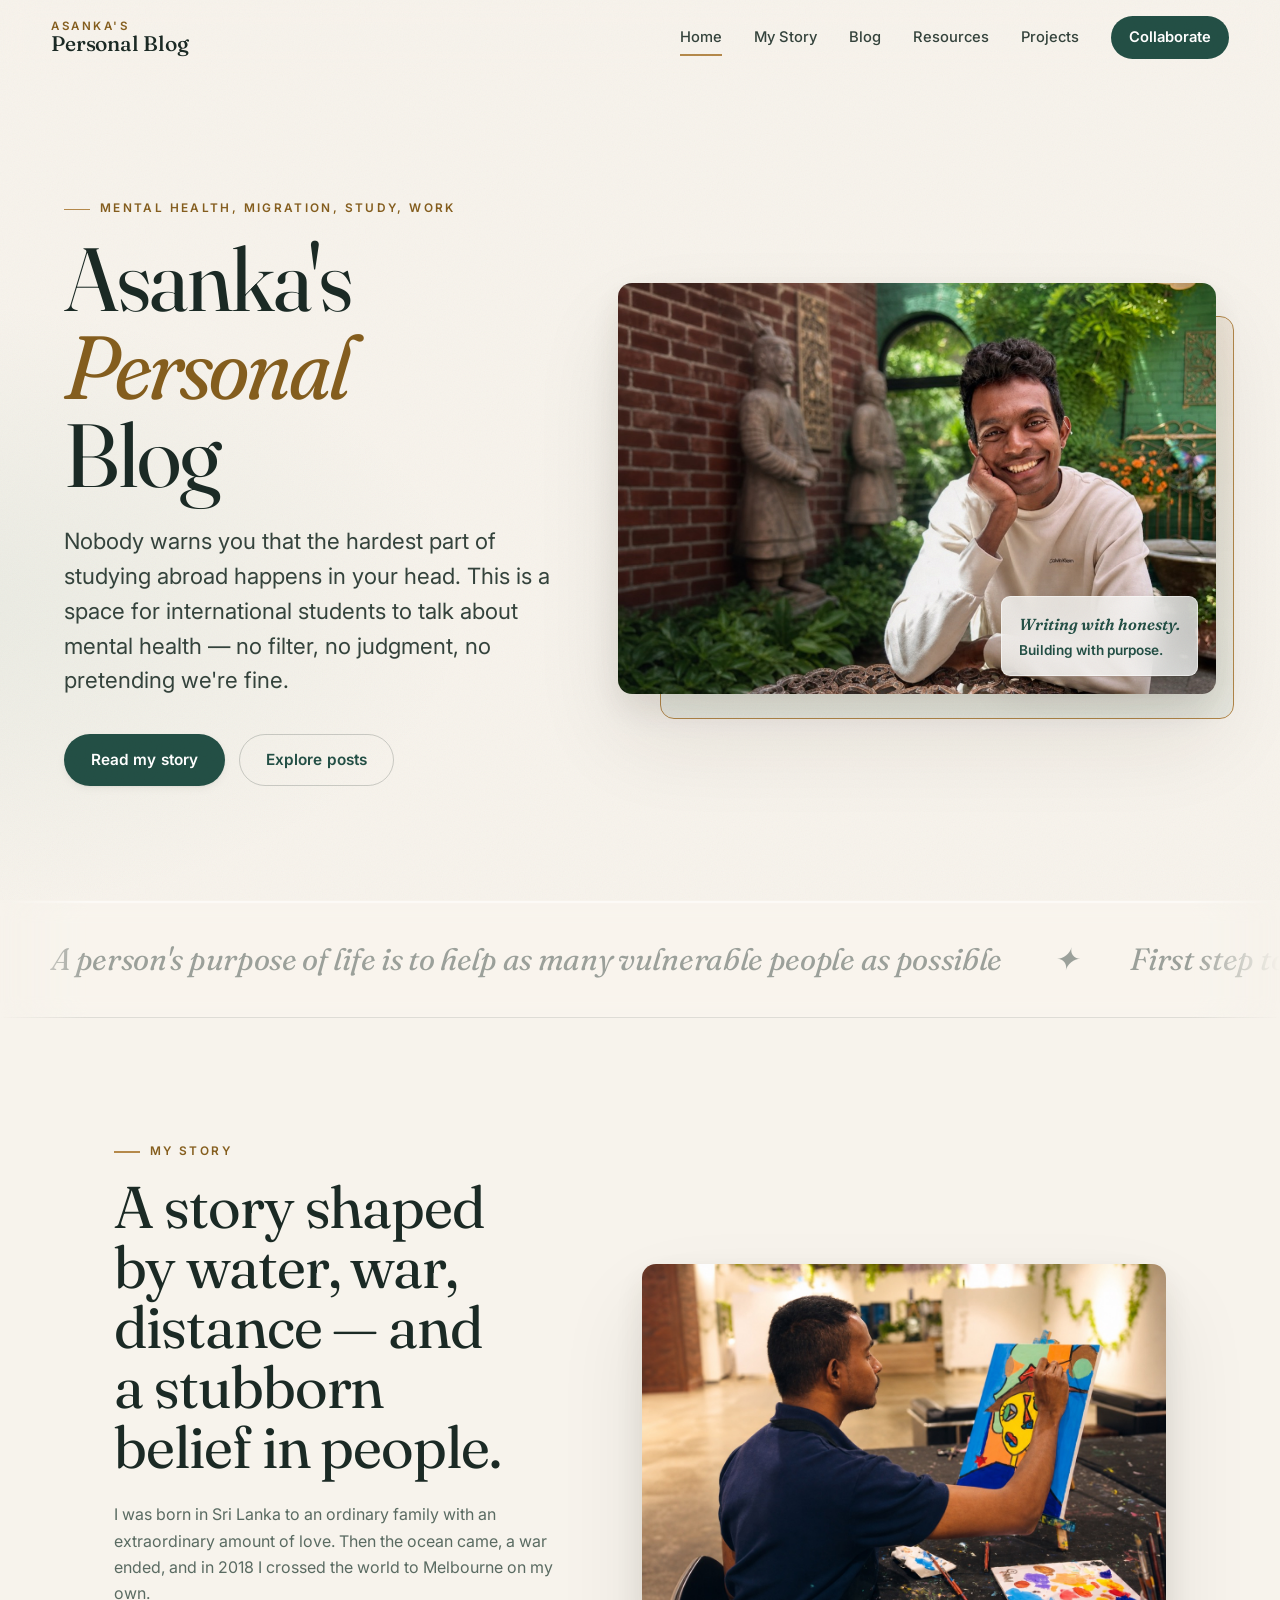
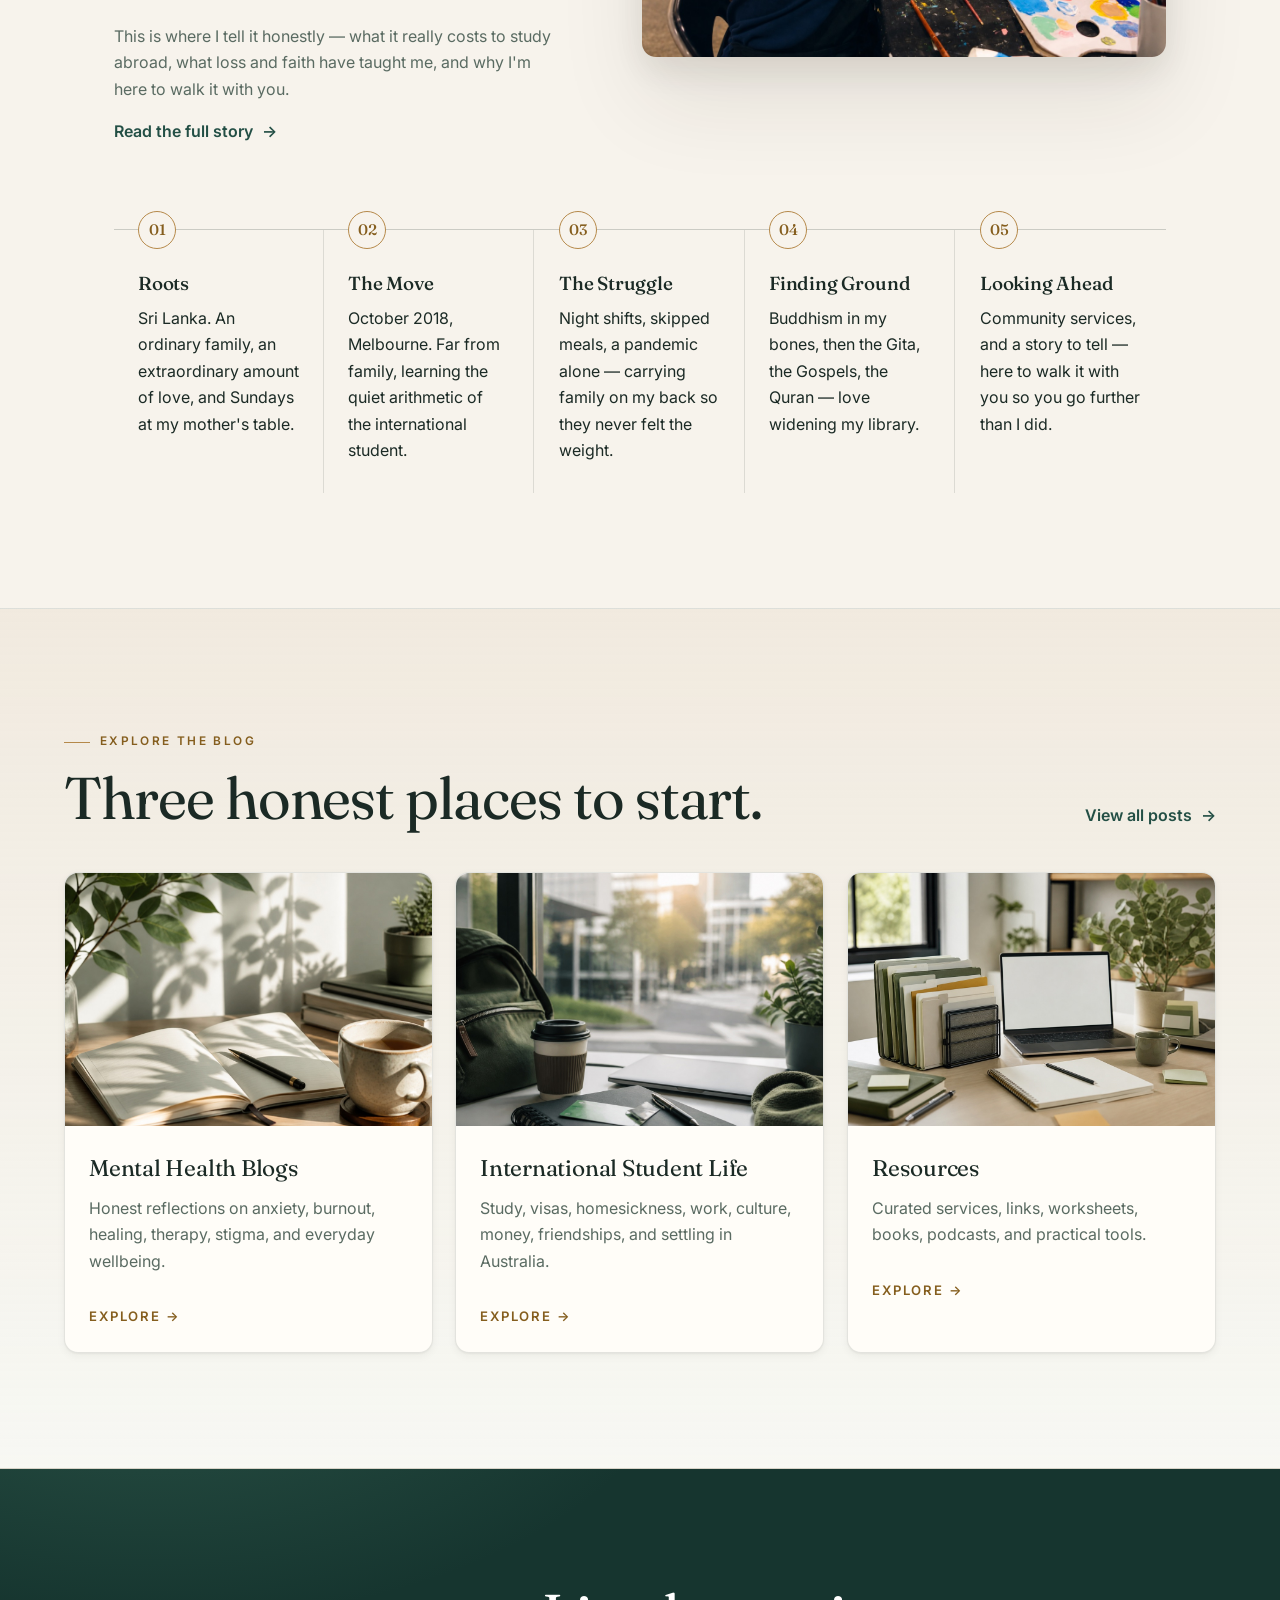
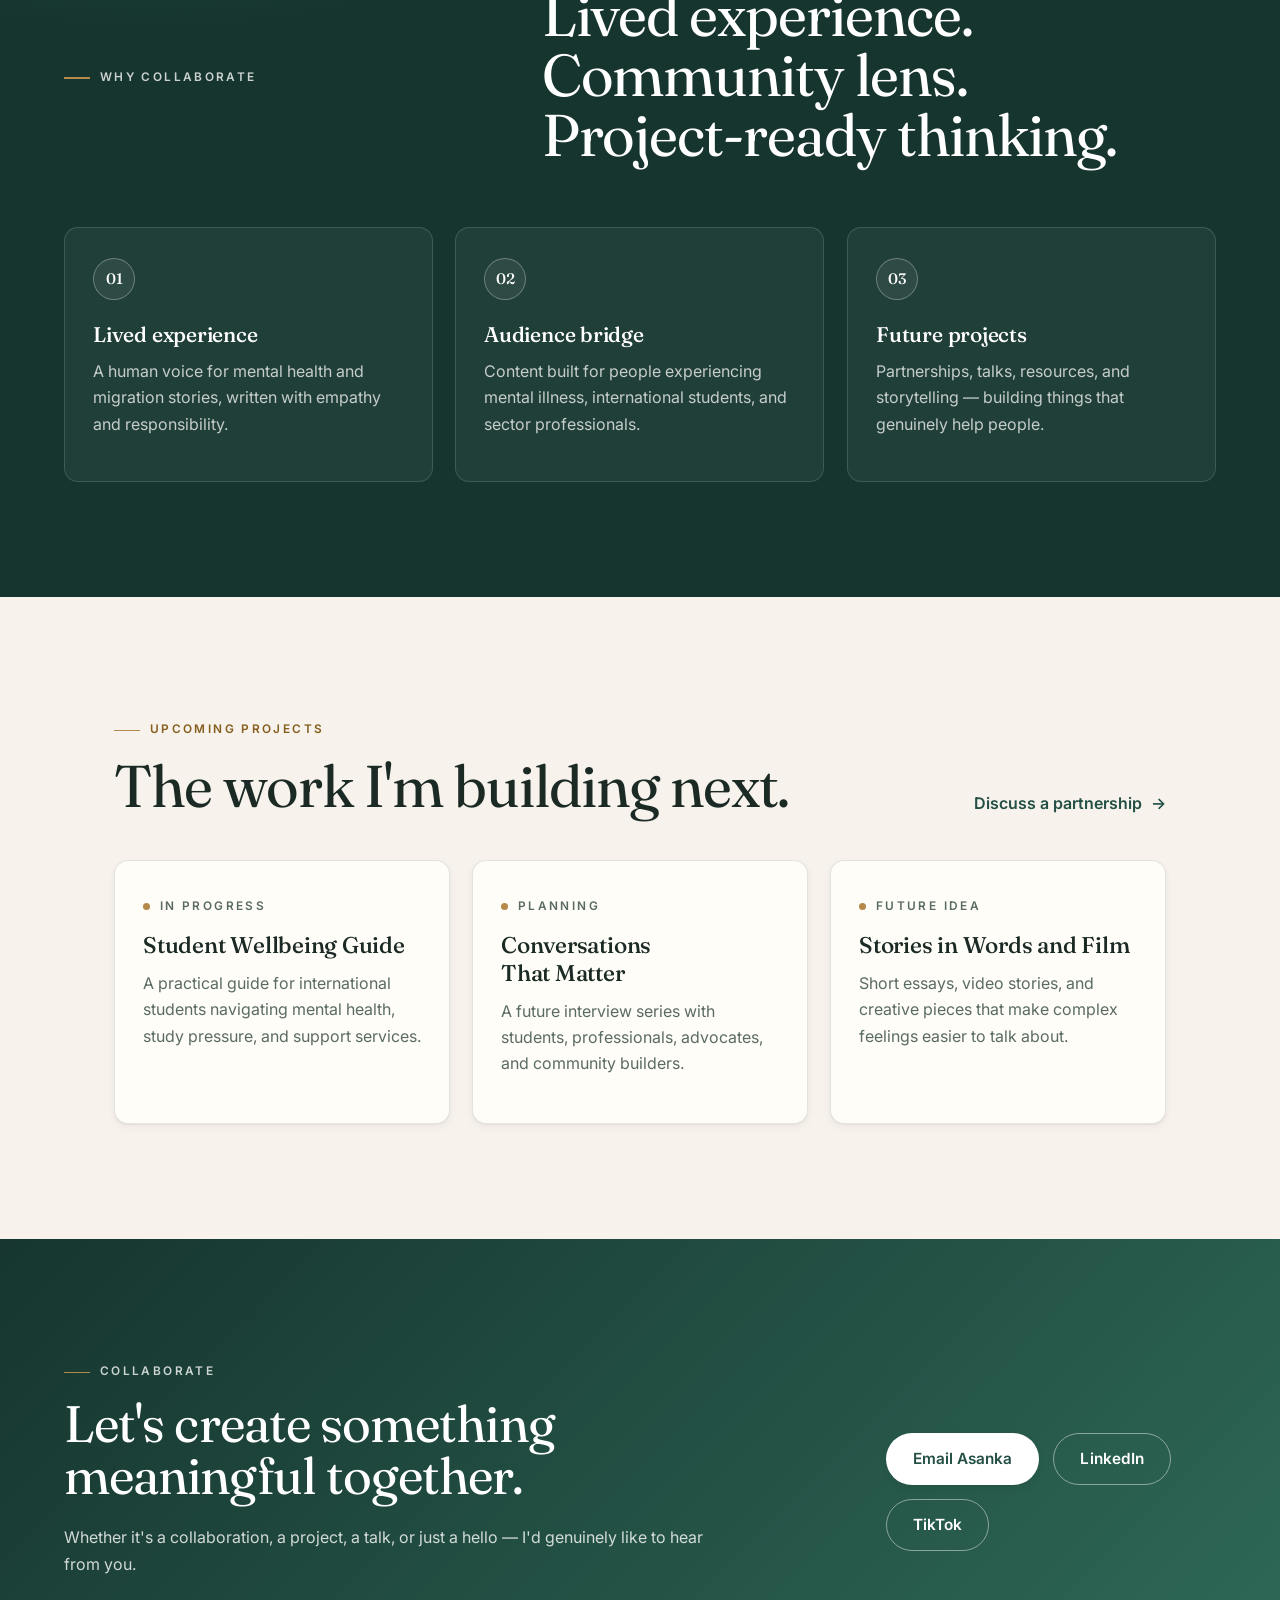
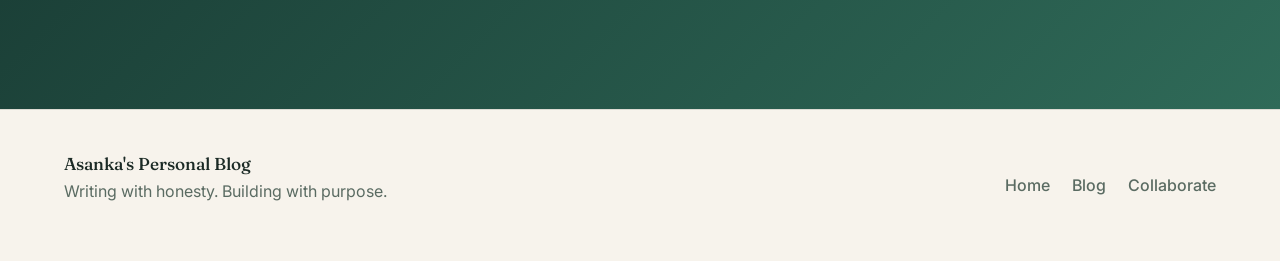
==== index.html @ c19efc90 "Remove template/draft placeholder copy; pre-fill email subject - Replace draft instructions with rea" ====
<!doctype html>
<html lang="en">
  <head>
    <meta charset="utf-8">
    <meta name="viewport" content="width=device-width, initial-scale=1">
    <title>Asanka's Personal Blog</title>
    <meta name="description" content="A calm personal blog about mental health, international student life in Australia, and upcoming community projects.">
    <link rel="canonical" href="https://asanka.blog/">
    <meta name="robots" content="index, follow">
    <meta name="author" content="Asanka Tharindu">
    <link rel="icon" href="/favicon.svg" type="image/svg+xml">

    <meta property="og:type" content="website">
    <meta property="og:site_name" content="Asanka's Personal Blog">
    <meta property="og:title" content="Asanka's Personal Blog">
    <meta property="og:description" content="A calm personal blog about mental health, international student life in Australia, and upcoming community projects.">
    <meta property="og:url" content="https://asanka.blog/">
    <meta property="og:image" content="https://asanka.blog/assets/asanka-hero.jpg">
    <meta name="twitter:card" content="summary_large_image">
    <meta name="twitter:title" content="Asanka's Personal Blog">
    <meta name="twitter:description" content="A calm personal blog about mental health, international student life in Australia, and upcoming community projects.">
    <meta name="twitter:image" content="https://asanka.blog/assets/asanka-hero.jpg">

    <link rel="preconnect" href="https://fonts.googleapis.com">
    <link rel="preconnect" href="https://fonts.gstatic.com" crossorigin>
    <link rel="stylesheet" href="https://fonts.googleapis.com/css2?family=Fraunces:ital,opsz,wght@0,9..144,300..600;1,9..144,300..600&family=Inter:wght@400;500;600;700&display=swap">
    <link rel="stylesheet" href="styles.css">

    <script type="application/ld+json">
    {
      "@context": "https://schema.org",
      "@graph": [
        {
          "@type": "WebSite",
          "@id": "https://asanka.blog/#website",
          "url": "https://asanka.blog/",
          "name": "Asanka's Personal Blog",
          "description": "A personal blog about mental health, international student life in Australia, and community.",
          "inLanguage": "en-AU",
          "publisher": { "@id": "https://asanka.blog/#asanka" }
        },
        {
          "@type": "Person",
          "@id": "https://asanka.blog/#asanka",
          "name": "Asanka Tharindu",
          "alternateName": "Asanka",
          "url": "https://asanka.blog/story.html",
          "email": "hello@asanka.blog",
          "description": "Sri Lankan-born writer based in Melbourne, Australia. Writing about mental health, international student life, and community from lived experience.",
          "image": {
            "@type": "ImageObject",
            "url": "https://asanka.blog/assets/asanka-hero.jpg",
            "width": 1200,
            "height": 750
          },
          "address": {
            "@type": "PostalAddress",
            "addressLocality": "Melbourne",
            "addressCountry": "AU"
          },
          "knowsAbout": ["mental health", "international student life", "suicide prevention", "immigration", "Sri Lanka"],
          "sameAs": [
            "https://www.linkedin.com/in/asanka-tharindu-b76039268/",
            "https://www.tiktok.com/@asanka.tharindu"
          ]
        },
        {
          "@type": "Organization",
          "@id": "https://asanka.blog/#org",
          "name": "Asanka's Personal Blog",
          "url": "https://asanka.blog/",
          "logo": {
            "@type": "ImageObject",
            "url": "https://asanka.blog/assets/asanka-hero.jpg"
          }
        }
      ]
    }
    </script>
  </head>
  <body>
    <div class="grain" aria-hidden="true"></div>
    <div class="scroll-progress" aria-hidden="true"></div>
    <a class="skip-link" href="#main">Skip to content</a>

    <header class="site-header" data-header>
      <a class="brand" href="index.html" aria-label="Asanka's Personal Blog home">
        <span>Asanka's</span>
        <strong>Personal Blog</strong>
      </a>
      <button class="nav-toggle" type="button" aria-expanded="false" aria-controls="site-nav">
        <span></span>
        <span></span>
        <span></span>
        <span class="sr-only">Open menu</span>
      </button>
      <nav class="site-nav" id="site-nav" aria-label="Primary navigation">
        <a href="index.html" aria-current="page">Home</a>
        <a href="story.html">My Story</a>
        <a href="blog.html">Blog</a>
        <a href="blog.html#resources">Resources</a>
        <a href="#projects">Projects</a>
        <a class="nav-cta" href="#collaborate">Collaborate</a>
      </nav>
    </header>

    <main id="main">
      <section class="hero section-pad">
        <div class="hero-copy reveal">
          <p class="eyebrow">Mental health, migration, study, work</p>
          <h1><span>Asanka's</span><span>Personal</span><span>Blog</span></h1>
          <p class="lead">Nobody warns you that the hardest part of studying abroad happens in your head. This is a space for international students to talk about mental health — no filter, no judgment, no pretending we're fine.</p>
          <div class="hero-actions">
            <a class="button primary" href="story.html">Read my story</a>
            <a class="button ghost" href="blog.html">Explore posts</a>
          </div>
        </div>
        <div class="hero-media reveal" style="--delay: 120ms">
          <div class="media-frame">
            <img src="assets/asanka-hero.jpg" alt="Asanka smiling in a garden cafe setting" fetchpriority="high">
          </div>
          <div class="hero-note" aria-label="Website focus">
            <span>Writing with honesty.</span>
            <span>Building with purpose.</span>
          </div>
        </div>
      </section>

      <section class="marquee" aria-label="A person's purpose of life is to help as many vulnerable people as possible. The first step to make things better is to ask for help.">
        <div class="marquee-track" aria-hidden="true">
          <div class="marquee-group">
            <span>A person's purpose of life is to help as many vulnerable people as possible</span>
            <span class="marquee-sep">&#10022;</span>
            <span>First step to make things better is to, ask for help</span>
            <span class="marquee-sep">&#10022;</span>
            <span>A person's purpose of life is to help as many vulnerable people as possible</span>
            <span class="marquee-sep">&#10022;</span>
            <span>First step to make things better is to, ask for help</span>
            <span class="marquee-sep">&#10022;</span>
          </div>
          <div class="marquee-group">
            <span>A person's purpose of life is to help as many vulnerable people as possible</span>
            <span class="marquee-sep">&#10022;</span>
            <span>First step to make things better is to, ask for help</span>
            <span class="marquee-sep">&#10022;</span>
            <span>A person's purpose of life is to help as many vulnerable people as possible</span>
            <span class="marquee-sep">&#10022;</span>
            <span>First step to make things better is to, ask for help</span>
            <span class="marquee-sep">&#10022;</span>
          </div>
        </div>
      </section>

      <section class="story section-pad" id="my-story">
        <div class="section-kicker reveal">My story</div>
        <div class="story-grid">
          <div class="story-copy reveal">
            <h2>A story shaped by water, war, distance — and a stubborn belief in people.</h2>
            <p>I was born in Sri Lanka to an ordinary family with an extraordinary amount of love. Then the ocean came, a war ended, and in 2018 I crossed the world to Melbourne on my own.</p>
            <p>This is where I tell it honestly — what it really costs to study abroad, what loss and faith have taught me, and why I'm here to walk it with you.</p>
            <a class="text-link" href="story.html">Read the full story</a>
          </div>
          <div class="story-photo reveal" style="--delay: 120ms">
            <img src="assets/asanka-painting.jpg" alt="Asanka painting in a creative studio" loading="lazy">
          </div>
        </div>

        <div class="timeline" aria-label="Story structure">
          <article class="timeline-card reveal">
            <span>01</span>
            <h3>Roots</h3>
            <p>Sri Lanka. An ordinary family, an extraordinary amount of love, and Sundays at my mother's table.</p>
          </article>
          <article class="timeline-card reveal">
            <span>02</span>
            <h3>The Move</h3>
            <p>October 2018, Melbourne. Far from family, learning the quiet arithmetic of the international student.</p>
          </article>
          <article class="timeline-card reveal">
            <span>03</span>
            <h3>The Struggle</h3>
            <p>Night shifts, skipped meals, a pandemic alone — carrying family on my back so they never felt the weight.</p>
          </article>
          <article class="timeline-card reveal">
            <span>04</span>
            <h3>Finding Ground</h3>
            <p>Buddhism in my bones, then the Gita, the Gospels, the Quran — love widening my library.</p>
          </article>
          <article class="timeline-card reveal">
            <span>05</span>
            <h3>Looking Ahead</h3>
            <p>Community services, and a story to tell — here to walk it with you so you go further than I did.</p>
          </article>
        </div>
      </section>

      <section class="topics section-pad soft-band" id="topics">
        <div class="section-heading reveal">
          <div>
            <p class="section-kicker">Explore the blog</p>
            <h2>Three honest places to start.</h2>
          </div>
          <a class="text-link" href="blog.html">View all posts</a>
        </div>
        <div class="topic-grid">
          <a class="topic-card reveal" href="blog.html#mental-health">
            <img src="assets/topic-mental-health.jpg" alt="Calm journal and tea on a desk" loading="lazy">
            <span>Mental Health Blogs</span>
            <p>Honest reflections on anxiety, burnout, healing, therapy, stigma, and everyday wellbeing.</p>
          </a>
          <a class="topic-card reveal" href="blog.html#student-life">
            <img src="assets/topic-student-life.jpg" alt="Student desk with backpack, notebook, and city view" loading="lazy">
            <span>International Student Life</span>
            <p>Study, visas, homesickness, work, culture, money, friendships, and settling in Australia.</p>
          </a>
          <a class="topic-card reveal" href="blog.html#resources">
            <img src="assets/topic-resources.jpg" alt="Organised resources, laptop, notebook, and plants" loading="lazy">
            <span>Resources</span>
            <p>Curated services, links, worksheets, books, podcasts, and practical tools.</p>
          </a>
        </div>
      </section>

      <section class="collab-strip section-pad">
        <div class="strip-title reveal">
          <p class="section-kicker">Why collaborate</p>
          <h2>Lived experience. Community lens. Project-ready thinking.</h2>
        </div>
        <div class="proof-grid">
          <article class="proof-card reveal">
            <span>01</span>
            <h3>Lived experience</h3>
            <p>A human voice for mental health and migration stories, written with empathy and responsibility.</p>
          </article>
          <article class="proof-card reveal">
            <span>02</span>
            <h3>Audience bridge</h3>
            <p>Content built for people experiencing mental illness, international students, and sector professionals.</p>
          </article>
          <article class="proof-card reveal">
            <span>03</span>
            <h3>Future projects</h3>
            <p>Partnerships, talks, resources, and storytelling — building things that genuinely help people.</p>
          </article>
        </div>
      </section>

      <section class="projects section-pad" id="projects">
        <div class="section-heading reveal">
          <div>
            <p class="section-kicker">Upcoming projects</p>
            <h2>The work I'm building next.</h2>
          </div>
          <a class="text-link" href="#collaborate">Discuss a partnership</a>
        </div>
        <div class="project-list">
          <article class="project-card reveal">
            <p class="status">In progress</p>
            <h3>Student Wellbeing Guide</h3>
            <p>A practical guide for international students navigating mental health, study pressure, and support services.</p>
          </article>
          <article class="project-card reveal">
            <p class="status">Planning</p>
            <h3>Conversations That Matter</h3>
            <p>A future interview series with students, professionals, advocates, and community builders.</p>
          </article>
          <article class="project-card reveal">
            <p class="status">Future idea</p>
            <h3>Stories in Words and Film</h3>
            <p>Short essays, video stories, and creative pieces that make complex feelings easier to talk about.</p>
          </article>
        </div>
      </section>

      <section class="cta section-pad" id="collaborate">
        <div class="cta-panel reveal">
          <div>
            <p class="section-kicker">Collaborate</p>
            <h2>Let's create something meaningful together.</h2>
            <p>Whether it's a collaboration, a project, a talk, or just a hello — I'd genuinely like to hear from you.</p>
          </div>
          <div class="cta-actions">
            <a class="button light" href="mailto:hello@asanka.blog?subject=Hello%20Asanka">Email Asanka</a>
            <a class="button outline-light" href="https://www.linkedin.com/in/asanka-tharindu-b76039268/" rel="me noopener" target="_blank">LinkedIn</a>
            <a class="button outline-light" href="https://www.tiktok.com/@asanka.tharindu" rel="me noopener" target="_blank">TikTok</a>
          </div>
        </div>
      </section>
    </main>

    <footer class="site-footer">
      <p><strong>Asanka's Personal Blog</strong><br>Writing with honesty. Building with purpose.</p>
      <div>
        <a href="index.html">Home</a>
        <a href="blog.html">Blog</a>
        <a href="#collaborate">Collaborate</a>
      </div>
    </footer>

    <script src="script.js"></script>
  </body>
</html>
---- styles.css ----
/* =========================================================
   Asanka's Personal Blog — Warm Editorial
   Calm · honest · premium · literary
   ========================================================= */

:root {
  /* Paper & ink */
  --paper: #f7f3ec;
  --paper-2: #f1eadf;
  --surface: #fffdf8;
  --ink: #1b2a25;
  --muted: #5a6b62;
  --soft: #34433c;

  /* Brand */
  --forest: #234f45;
  --forest-deep: #16352f;
  --leaf: #4f8a73;
  --gold: #b5894a;       /* decorative gold (rules, dots) */
  --gold-ink: #855e1e;   /* legible gold for small text — AA (>=4.5:1) on paper, paper-2 and surface */
  --white: #ffffff;

  /* Lines */
  --line: rgba(27, 42, 37, 0.12);
  --line-strong: rgba(27, 42, 37, 0.2);

  /* Warm layered shadows */
  --shadow-sm: 0 1px 2px rgba(46, 38, 18, 0.05), 0 3px 8px rgba(46, 38, 18, 0.05);
  --shadow-md: 0 8px 20px rgba(46, 38, 18, 0.08), 0 20px 44px rgba(46, 38, 18, 0.06);
  --shadow-lg: 0 14px 34px rgba(46, 38, 18, 0.1), 0 44px 90px rgba(46, 38, 18, 0.09);

  --radius: 14px;
  --radius-sm: 9px;
  --radius-lg: 24px;
  --max: 1180px;
  --ease: cubic-bezier(0.22, 1, 0.36, 1);

  --font-display: "Fraunces", Georgia, "Times New Roman", serif;
  --font-sans: "Inter", ui-sans-serif, system-ui, -apple-system, BlinkMacSystemFont, "Segoe UI", sans-serif;
}

* {
  box-sizing: border-box;
}

html {
  scroll-behavior: smooth;
}

body {
  margin: 0;
  color: var(--ink);
  background:
    radial-gradient(1200px 620px at 88% -8%, rgba(181, 137, 74, 0.1), transparent 60%),
    radial-gradient(1000px 560px at -6% 12%, rgba(79, 138, 115, 0.08), transparent 55%),
    var(--paper);
  font-family: var(--font-sans);
  font-size: 1rem;
  line-height: 1.65;
  overflow-x: hidden;
  text-rendering: optimizeLegibility;
  -webkit-font-smoothing: antialiased;
}

img {
  display: block;
  width: 100%;
  height: auto;
}

a {
  color: inherit;
  text-decoration: none;
}

button,
input,
textarea {
  font: inherit;
}

::selection {
  background: rgba(181, 137, 74, 0.26);
  color: var(--ink);
}

:focus-visible {
  outline: 2px solid var(--forest);
  outline-offset: 3px;
  border-radius: 3px;
}

.button:focus-visible,
.nav-cta:focus-visible,
.filter-button:focus-visible {
  outline: 2px solid var(--ink);
  outline-offset: 3px;
}

/* ---------- Texture & chrome ---------- */

.grain {
  position: fixed;
  inset: 0;
  z-index: 60;
  pointer-events: none;
  opacity: 0.05;
  mix-blend-mode: multiply;
  background-image: url("data:image/svg+xml,%3Csvg xmlns='http://www.w3.org/2000/svg' width='220' height='220'%3E%3Cfilter id='n'%3E%3CfeTurbulence type='fractalNoise' baseFrequency='0.82' numOctaves='2' stitchTiles='stitch'/%3E%3C/filter%3E%3Crect width='100%25' height='100%25' filter='url(%23n)'/%3E%3C/svg%3E");
}

.scroll-progress {
  position: fixed;
  top: 0;
  left: 0;
  height: 2px;
  width: 100%;
  z-index: 50;
  transform: scaleX(var(--progress, 0));
  transform-origin: 0 50%;
  background: linear-gradient(90deg, var(--leaf), var(--gold));
  will-change: transform;
}

.skip-link {
  position: fixed;
  left: 16px;
  top: 12px;
  z-index: 80;
  padding: 10px 14px;
  border-radius: var(--radius-sm);
  background: var(--ink);
  color: var(--white);
  transform: translateY(-160%);
  transition: transform 200ms var(--ease);
}

.skip-link:focus {
  transform: translateY(0);
}

/* ---------- Header / nav ---------- */

.site-header {
  position: sticky;
  top: 0;
  z-index: 40;
  display: flex;
  align-items: center;
  justify-content: space-between;
  min-height: 76px;
  padding: 16px clamp(20px, 4vw, 56px);
  background: rgba(247, 243, 236, 0.72);
  backdrop-filter: blur(14px) saturate(120%);
  border-bottom: 1px solid transparent;
  transition: background 280ms ease, border-color 280ms ease, box-shadow 280ms ease, min-height 280ms ease;
}

.site-header.is-scrolled {
  min-height: 64px;
  background: rgba(247, 243, 236, 0.9);
  border-bottom-color: var(--line);
  box-shadow: 0 10px 30px rgba(46, 38, 18, 0.06);
}

.brand {
  display: grid;
  line-height: 1.04;
}

.brand span {
  font-family: var(--font-sans);
  font-size: 0.72rem;
  font-weight: 600;
  letter-spacing: 0.22em;
  text-transform: uppercase;
  color: var(--gold-ink);
}

.brand strong {
  font-family: var(--font-display);
  font-optical-sizing: auto;
  font-size: 1.32rem;
  font-weight: 500;
  letter-spacing: -0.01em;
}

.site-nav {
  display: flex;
  align-items: center;
  gap: clamp(16px, 2.6vw, 32px);
  color: var(--soft);
  font-size: 0.92rem;
  font-weight: 500;
}

.site-nav a {
  position: relative;
  padding: 8px 0;
  transition: color 180ms ease;
}

.site-nav a:hover,
.site-nav a:focus-visible {
  color: var(--ink);
}

.site-nav a::after {
  position: absolute;
  left: 0;
  bottom: 2px;
  width: 100%;
  height: 1.5px;
  background: var(--gold);
  content: "";
  transform: scaleX(0);
  transform-origin: right;
  transition: transform 280ms var(--ease);
}

.site-nav a:hover::after,
.site-nav a:focus-visible::after,
.site-nav a[aria-current="page"]::after {
  transform: scaleX(1);
  transform-origin: left;
}

.nav-cta {
  padding: 9px 18px !important;
  border-radius: 999px;
  background: var(--forest);
  color: var(--white) !important;
  font-weight: 600;
  transition: transform 200ms var(--ease), box-shadow 200ms var(--ease), background 200ms ease;
}

.nav-cta::after {
  display: none;
}

.nav-cta:hover,
.nav-cta:focus-visible {
  transform: translateY(-1px);
  background: var(--forest-deep);
  box-shadow: var(--shadow-md);
}

.nav-toggle {
  display: none;
  width: 46px;
  height: 46px;
  border: 1px solid var(--line-strong);
  border-radius: var(--radius-sm);
  background: var(--surface);
  cursor: pointer;
}

.nav-toggle span:not(.sr-only) {
  display: block;
  width: 19px;
  height: 1.6px;
  margin: 4px auto;
  background: var(--ink);
  transition: transform 200ms var(--ease), opacity 200ms ease;
}

.sr-only {
  position: absolute;
  width: 1px;
  height: 1px;
  overflow: hidden;
  clip: rect(0, 0, 0, 0);
  white-space: nowrap;
}

/* ---------- Typography ---------- */

.eyebrow,
.section-kicker,
.status,
.post-meta {
  display: inline-flex;
  align-items: center;
  gap: 10px;
  margin: 0 0 16px;
  color: var(--gold-ink);
  font-size: 0.74rem;
  font-weight: 600;
  letter-spacing: 0.2em;
  text-transform: uppercase;
}

.eyebrow::before,
.section-kicker::before {
  width: 26px;
  height: 1.5px;
  background: var(--gold);
  content: "";
}

h1,
h2,
h3 {
  font-family: var(--font-display);
  font-optical-sizing: auto;
  font-weight: 400;
  text-wrap: balance;
}

h1,
h2,
h3,
p {
  margin-top: 0;
}

h1 {
  margin-bottom: 26px;
  font-size: clamp(3.1rem, 7vw, 6.6rem);
  line-height: 0.98;
  letter-spacing: -0.022em;
}

h2 {
  margin-bottom: 22px;
  font-size: clamp(2.2rem, 4.6vw, 4.1rem);
  line-height: 1.02;
  letter-spacing: -0.018em;
}

h3 {
  margin-bottom: 10px;
  color: var(--ink);
  font-size: 1.32rem;
  font-weight: 500;
  line-height: 1.22;
  letter-spacing: -0.01em;
}

.accent {
  font-style: italic;
  color: var(--gold-ink);
  font-variation-settings: "SOFT" 40;
}

.lead {
  max-width: 640px;
  color: var(--soft);
  font-size: clamp(1.12rem, 1.8vw, 1.4rem);
  line-height: 1.55;
}

.hero-actions,
.cta-actions {
  display: flex;
  flex-wrap: wrap;
  gap: 14px;
  margin-top: 36px;
}

.button {
  display: inline-flex;
  align-items: center;
  justify-content: center;
  gap: 9px;
  min-height: 52px;
  padding: 0 26px;
  border: 1px solid transparent;
  border-radius: 999px;
  font-size: 0.96rem;
  font-weight: 600;
  letter-spacing: 0.005em;
  transition: transform 200ms var(--ease), box-shadow 200ms var(--ease), background 200ms ease, color 200ms ease, border-color 200ms ease;
}

.button:hover,
.button:focus-visible {
  transform: translateY(-2px);
}

.primary {
  background: var(--forest);
  color: var(--white);
  box-shadow: var(--shadow-sm);
}

.primary:hover,
.primary:focus-visible {
  background: var(--forest-deep);
  box-shadow: var(--shadow-md);
}

.ghost {
  border-color: var(--line-strong);
  background: transparent;
  color: var(--forest);
}

.ghost:hover,
.ghost:focus-visible {
  border-color: var(--forest);
  background: var(--surface);
  box-shadow: var(--shadow-sm);
}

.light {
  background: var(--white);
  color: var(--forest);
  box-shadow: var(--shadow-sm);
}

.light:hover,
.light:focus-visible {
  box-shadow: var(--shadow-md);
}

.outline-light {
  border-color: rgba(255, 255, 255, 0.45);
  color: var(--white);
}

.outline-light:hover,
.outline-light:focus-visible {
  border-color: var(--white);
  background: rgba(255, 255, 255, 0.08);
}

.text-link {
  display: inline-flex;
  align-items: center;
  gap: 9px;
  color: var(--forest);
  font-weight: 600;
}

.text-link::after {
  content: "→";
  transition: transform 220ms var(--ease);
}

.text-link:hover::after,
.text-link:focus-visible::after {
  transform: translateX(5px);
}

/* ---------- Layout helpers ---------- */

.section-pad {
  padding: clamp(72px, 9vw, 128px) clamp(20px, 5vw, 64px);
}

section[id] {
  scroll-margin-top: 96px;
}

.soft-band {
  position: relative;
  max-width: none;
  background: linear-gradient(180deg, var(--paper-2), rgba(247, 251, 248, 0.6));
  border-top: 1px solid var(--line);
  border-bottom: 1px solid var(--line);
}

.section-heading {
  display: flex;
  align-items: end;
  justify-content: space-between;
  gap: 28px;
  max-width: var(--max);
  margin: 0 auto 44px;
}

.section-heading h2 {
  max-width: 760px;
  margin-bottom: 0;
}

/* ---------- Hero ---------- */

.hero {
  display: grid;
  grid-template-columns: minmax(0, 0.9fr) minmax(420px, 1.1fr);
  align-items: center;
  gap: clamp(28px, 5vw, 76px);
  max-width: 1320px;
  min-height: calc(100vh - 76px);
  margin: 0 auto;
}

.hero-copy {
  max-width: 660px;
}

.hero h1 span {
  display: block;
}

.hero h1 span:nth-child(2) {
  font-style: italic;
  color: var(--gold-ink);
  font-variation-settings: "SOFT" 60, "WONK" 1;
}

.hero-media {
  position: relative;
  isolation: isolate;
}

.hero-media::before {
  position: absolute;
  inset: 8% -3% -6% 7%;
  z-index: -1;
  border: 1px solid var(--gold);
  border-radius: var(--radius);
  background: linear-gradient(180deg, rgba(181, 137, 74, 0.1), rgba(79, 138, 115, 0.08));
  content: "";
}

.media-frame {
  overflow: hidden;
  border-radius: var(--radius);
  box-shadow: var(--shadow-lg);
}

.media-frame img {
  aspect-ratio: 16 / 11;
  object-fit: cover;
  transform: scale(1.06) translateY(var(--py, 0px));
  transition: transform 900ms var(--ease);
  will-change: transform;
}

.hero-note {
  position: absolute;
  right: 18px;
  bottom: 18px;
  display: grid;
  gap: 2px;
  padding: 14px 17px;
  border: 1px solid rgba(255, 255, 255, 0.5);
  border-radius: var(--radius-sm);
  background: rgba(251, 253, 251, 0.78);
  color: var(--forest);
  font-size: 0.85rem;
  font-weight: 600;
  backdrop-filter: blur(14px);
  box-shadow: var(--shadow-md);
}

.hero-note span:first-child {
  font-family: var(--font-display);
  font-style: italic;
  font-size: 1rem;
}

/* ---------- Marquee (frosted-glass band) ---------- */

.marquee {
  position: relative;
  overflow: hidden;
  max-width: none;
  margin: 0;
  padding: clamp(20px, 2.8vw, 32px) 0;
  background: rgba(255, 255, 255, 0.14);
  backdrop-filter: blur(9px) saturate(116%);
  -webkit-backdrop-filter: blur(9px) saturate(116%);
  border-top: 1px solid rgba(255, 255, 255, 0.55);
  border-bottom: 1px solid var(--line);
  box-shadow: inset 0 1px 0 rgba(255, 255, 255, 0.45);
  -webkit-mask-image: linear-gradient(90deg, transparent, #000 7%, #000 93%, transparent);
  mask-image: linear-gradient(90deg, transparent, #000 7%, #000 93%, transparent);
}

.marquee-track {
  display: flex;
  width: max-content;
  animation: marquee-scroll 32s linear infinite;
}

.marquee:hover .marquee-track {
  animation-play-state: paused;
}

.marquee-group {
  display: flex;
  flex: 0 0 auto;
  align-items: center;
  gap: clamp(30px, 4vw, 60px);
  padding-left: clamp(30px, 4vw, 60px);
  white-space: nowrap;
}

.marquee-group span {
  font-family: var(--font-display);
  font-style: italic;
  font-weight: 400;
  font-size: clamp(1.25rem, 2.4vw, 2rem);
  letter-spacing: -0.01em;
  color: rgba(27, 42, 37, 0.42);
}

.marquee-sep {
  font-family: var(--font-sans);
  font-style: normal;
  font-size: 0.78em;
  color: rgba(181, 137, 74, 0.78);
}

@keyframes marquee-scroll {
  from { transform: translateX(0); }
  to { transform: translateX(-50%); }
}

/* ---------- Story + timeline ---------- */

.story,
.projects,
.blog-topic {
  max-width: var(--max);
  margin: 0 auto;
}

.story-grid {
  display: grid;
  grid-template-columns: minmax(0, 0.86fr) minmax(380px, 1fr);
  gap: clamp(32px, 6vw, 78px);
  align-items: center;
}

.story-copy p,
.project-card p,
.proof-card p,
.post-card p,
.topic-card p {
  color: var(--muted);
}

.story-copy h2 {
  margin-bottom: 24px;
}

.story-photo {
  overflow: hidden;
  border-radius: var(--radius);
  box-shadow: var(--shadow-lg);
}

.story-photo img {
  aspect-ratio: 4 / 3;
  object-fit: cover;
  transition: transform 900ms var(--ease);
}

.story-photo:hover img {
  transform: scale(1.05);
}

.timeline {
  display: grid;
  grid-template-columns: repeat(5, minmax(0, 1fr));
  margin-top: clamp(56px, 7vw, 84px);
  border-top: 1px solid var(--line-strong);
}

.timeline-card {
  position: relative;
  min-height: 210px;
  padding: 42px 24px 14px;
  border-right: 1px solid var(--line);
  transition: background 300ms ease;
}

.timeline-card:last-child {
  border-right: none;
}

.timeline-card:hover {
  background: linear-gradient(180deg, rgba(181, 137, 74, 0.07), transparent);
}

.timeline-card span,
.proof-card span {
  position: absolute;
  top: -19px;
  left: 24px;
  display: inline-flex;
  align-items: center;
  justify-content: center;
  width: 38px;
  height: 38px;
  border: 1px solid var(--gold);
  border-radius: 999px;
  background: var(--paper);
  color: var(--gold-ink);
  font-family: var(--font-display);
  font-size: 0.95rem;
  font-weight: 500;
  transition: background 300ms ease, color 300ms ease, transform 300ms var(--ease);
}

.timeline-card:hover span {
  background: var(--gold);
  color: var(--white);
  transform: translateY(-3px);
}

.timeline-card h3 {
  font-size: 1.18rem;
}

/* ---------- Topics ---------- */

.topic-grid,
.proof-grid,
.project-list,
.post-grid {
  display: grid;
  grid-template-columns: repeat(3, minmax(0, 1fr));
  gap: 22px;
  max-width: var(--max);
  margin: 0 auto;
}

.topic-card {
  overflow: hidden;
  border: 1px solid var(--line);
  border-radius: var(--radius);
  background: var(--surface);
  box-shadow: var(--shadow-sm);
  transition: transform 320ms var(--ease), box-shadow 320ms var(--ease), border-color 320ms ease;
}

.topic-card:hover,
.topic-card:focus-visible {
  transform: translateY(-6px);
  border-color: rgba(181, 137, 74, 0.42);
  box-shadow: var(--shadow-lg);
}

.topic-card img {
  aspect-ratio: 16 / 11;
  object-fit: cover;
  transition: transform 700ms var(--ease);
}

.topic-card:hover img {
  transform: scale(1.06);
}

.topic-card span {
  display: block;
  padding: 24px 24px 0;
  font-family: var(--font-display);
  font-size: 1.42rem;
  letter-spacing: -0.01em;
}

.topic-card p {
  padding: 8px 24px 0;
}

.topic-card::after {
  content: "Explore →";
  display: block;
  padding: 16px 24px 24px;
  color: var(--gold-ink);
  font-size: 0.82rem;
  font-weight: 600;
  letter-spacing: 0.14em;
  text-transform: uppercase;
  transition: transform 240ms var(--ease);
}

.topic-card:hover::after {
  transform: translateX(5px);
}

/* ---------- Collaborate strip ---------- */

.collab-strip {
  position: relative;
  overflow: hidden;
  background: radial-gradient(900px 500px at 12% -20%, rgba(79, 138, 115, 0.35), transparent 60%), var(--forest-deep);
  color: var(--white);
}

.collab-strip .section-kicker,
.collab-strip h2,
.cta .section-kicker,
.cta h2 {
  color: var(--white);
}

.collab-strip .section-kicker,
.cta .section-kicker {
  color: rgba(255, 255, 255, 0.78);
}

.collab-strip .section-kicker::before,
.cta .section-kicker::before {
  background: var(--gold);
}

.strip-title,
.proof-grid {
  max-width: var(--max);
  margin-right: auto;
  margin-left: auto;
}

.strip-title {
  display: grid;
  grid-template-columns: minmax(0, 0.8fr) minmax(0, 1.2fr);
  gap: 28px;
  margin-bottom: 40px;
}

.proof-card {
  position: relative;
  padding: 30px 28px 28px;
  border: 1px solid rgba(255, 255, 255, 0.14);
  border-radius: var(--radius);
  background: rgba(255, 255, 255, 0.05);
  backdrop-filter: blur(6px);
  transition: transform 300ms var(--ease), background 300ms ease, border-color 300ms ease;
}

.proof-card:hover {
  transform: translateY(-5px);
  background: rgba(255, 255, 255, 0.09);
  border-color: rgba(181, 137, 74, 0.5);
}

.proof-card span {
  position: static;
  display: inline-flex;
  margin-bottom: 22px;
  width: 42px;
  height: 42px;
  border-color: rgba(255, 255, 255, 0.3);
  background: rgba(255, 255, 255, 0.06);
  color: var(--white);
}

.proof-card:hover span {
  background: var(--gold);
  border-color: var(--gold);
}

.proof-card h3,
.proof-card p {
  color: var(--white);
}

.proof-card p {
  color: rgba(255, 255, 255, 0.74);
}

/* ---------- Projects ---------- */

.project-card,
.post-card {
  padding: 30px 28px;
  border: 1px solid var(--line);
  border-radius: var(--radius);
  background: var(--surface);
  box-shadow: var(--shadow-sm);
  transition: transform 320ms var(--ease), box-shadow 320ms var(--ease), border-color 320ms ease;
}

.project-card:hover,
.post-card:hover {
  transform: translateY(-5px);
  border-color: rgba(181, 137, 74, 0.4);
  box-shadow: var(--shadow-lg);
}

.status,
.post-meta {
  color: var(--gold-ink);
}

.status::before {
  width: 7px;
  height: 7px;
  border-radius: 999px;
  background: var(--gold);
  content: "";
}

.project-card h3 {
  font-size: 1.42rem;
}

/* ---------- CTA ---------- */

.cta {
  background: linear-gradient(135deg, var(--forest-deep), #2f6a58);
}

.cta-panel {
  display: flex;
  align-items: center;
  justify-content: space-between;
  gap: 34px;
  max-width: var(--max);
  margin: 0 auto;
  color: var(--white);
}

.cta-panel h2 {
  font-size: clamp(2.2rem, 4vw, 3.6rem);
}

.cta-panel p {
  max-width: 640px;
  color: rgba(255, 255, 255, 0.8);
}

/* ---------- Footer ---------- */

.site-footer {
  display: flex;
  align-items: center;
  justify-content: space-between;
  gap: 28px;
  padding: 40px clamp(20px, 5vw, 64px);
  border-top: 1px solid var(--line);
  color: var(--muted);
}

.site-footer strong {
  font-family: var(--font-display);
  font-weight: 500;
  font-size: 1.08rem;
  color: var(--ink);
}

.site-footer div {
  display: flex;
  gap: 22px;
  flex-wrap: wrap;
}

.site-footer a {
  position: relative;
  font-weight: 500;
  transition: color 180ms ease;
}

.site-footer a:hover {
  color: var(--forest);
}

/* ---------- Blog page ---------- */

.blog-hero {
  display: grid;
  grid-template-columns: minmax(0, 1fr) 360px;
  gap: clamp(30px, 6vw, 78px);
  align-items: end;
  max-width: var(--max);
  margin: 0 auto;
}

.blog-hero h1 {
  max-width: 920px;
  font-size: clamp(2.8rem, 5.6vw, 6rem);
}

.filter-panel {
  padding: 26px;
  border: 1px solid var(--line);
  border-radius: var(--radius);
  background: var(--surface);
  box-shadow: var(--shadow-md);
}

.filter-panel p {
  display: flex;
  align-items: center;
  gap: 10px;
  margin-bottom: 16px;
  color: var(--gold-ink);
  font-size: 0.74rem;
  font-weight: 600;
  letter-spacing: 0.2em;
  text-transform: uppercase;
}

.filter-panel p::before {
  width: 22px;
  height: 1.5px;
  background: var(--gold);
  content: "";
}

.filter-buttons {
  display: flex;
  flex-wrap: wrap;
  gap: 9px;
}

.filter-button {
  min-height: 44px;
  padding: 0 18px;
  border: 1px solid var(--line-strong);
  border-radius: 999px;
  background: transparent;
  color: var(--forest);
  font-weight: 500;
  cursor: pointer;
  transition: background 200ms ease, color 200ms ease, transform 200ms var(--ease), border-color 200ms ease;
}

.filter-button:hover,
.filter-button:focus-visible,
.filter-button.active {
  background: var(--forest);
  border-color: var(--forest);
  color: var(--white);
  transform: translateY(-1px);
}

.topic-thumb {
  width: min(220px, 30vw);
  aspect-ratio: 16 / 11;
  object-fit: cover;
  border-radius: var(--radius);
  box-shadow: var(--shadow-md);
}

.post-card {
  display: grid;
  align-content: start;
}

.post-card h3 {
  font-size: 1.3rem;
}

.post-card a {
  margin-top: 16px;
  display: inline-flex;
  align-items: center;
  gap: 8px;
  color: var(--forest);
  font-weight: 600;
  font-size: 0.92rem;
}

.post-card a::after {
  content: "→";
  transition: transform 220ms var(--ease);
}

.post-card:hover a::after {
  transform: translateX(5px);
}

.blog-topic.is-hidden {
  display: none;
}

.post-empty {
  max-width: var(--max);
  margin: 0 auto;
  padding: clamp(40px, 6vw, 64px) 28px;
  border: 1px dashed var(--line-strong);
  border-radius: var(--radius);
  background: var(--surface);
  color: var(--muted);
  font-family: var(--font-display);
  font-style: italic;
  font-size: clamp(1.1rem, 1.6vw, 1.35rem);
  text-align: center;
}

.resource-note {
  max-width: var(--max);
  margin: 32px auto 0;
  padding: 22px 26px;
  border: 1px solid var(--line);
  border-left: 3px solid var(--gold);
  border-radius: var(--radius-sm);
  background: var(--surface);
  color: var(--muted);
}

.resource-note strong {
  color: var(--ink);
}

/* ---------- Motion ---------- */

.reveal {
  opacity: 0;
  transform: translateY(26px);
  transition: opacity 760ms var(--ease), transform 760ms var(--ease);
  transition-delay: var(--delay, 0ms);
  will-change: opacity, transform;
}

.reveal.is-visible {
  opacity: 1;
  transform: translateY(0);
}

@media (prefers-reduced-motion: reduce) {
  *,
  *::before,
  *::after {
    scroll-behavior: auto !important;
    animation-duration: 0.01ms !important;
    animation-iteration-count: 1 !important;
    transition-duration: 0.01ms !important;
  }

  .reveal {
    opacity: 1;
    transform: none;
  }

  .media-frame img {
    transform: scale(1.02);
  }

  .marquee-track {
    animation: none;
  }
}

/* ---------- Responsive ---------- */

@media (max-width: 980px) {
  .nav-toggle {
    position: absolute;
    top: 15px;
    right: 18px;
    z-index: 12;
    display: block;
  }

  .site-nav {
    position: fixed;
    inset: 76px 16px auto;
    display: grid;
    gap: 6px;
    padding: 18px;
    border: 1px solid var(--line);
    border-radius: var(--radius);
    background: var(--surface);
    box-shadow: var(--shadow-lg);
    transform: translateY(-12px);
    opacity: 0;
    pointer-events: none;
    transition: opacity 200ms ease, transform 220ms var(--ease);
  }

  .nav-cta {
    justify-self: start;
  }

  .site-nav a {
    min-height: 44px;
    display: flex;
    align-items: center;
  }

  .site-nav a:not(.nav-cta) {
    padding-top: 11px;
    padding-bottom: 11px;
  }

  body.nav-open .site-nav {
    transform: translateY(0);
    opacity: 1;
    pointer-events: auto;
  }

  body.nav-open .nav-toggle span:nth-child(1) {
    transform: translateY(5.6px) rotate(45deg);
  }

  body.nav-open .nav-toggle span:nth-child(2) {
    opacity: 0;
  }

  body.nav-open .nav-toggle span:nth-child(3) {
    transform: translateY(-5.6px) rotate(-45deg);
  }

  .hero,
  .story-grid,
  .blog-hero,
  .strip-title,
  .cta-panel {
    grid-template-columns: 1fr;
  }

  .hero {
    min-height: auto;
    padding-top: clamp(40px, 8vw, 70px);
  }

  .cta-panel {
    align-items: start;
  }

  .topic-grid,
  .proof-grid,
  .project-list,
  .post-grid {
    grid-template-columns: 1fr 1fr;
  }

  .timeline {
    grid-template-columns: 1fr 1fr;
    border-top: none;
  }

  .timeline-card {
    border-top: 1px solid var(--line-strong);
    border-right: 1px solid var(--line);
  }

  .timeline-card:nth-child(2n) {
    border-right: none;
  }

  .timeline-card:last-child {
    border-right: none;
  }
}

@media (max-width: 640px) {
  .site-header,
  main {
    width: 100vw;
    max-width: 100vw;
  }

  h1 {
    font-size: clamp(2.7rem, 12vw, 3.4rem);
  }

  h2 {
    font-size: 2.15rem;
  }

  .section-pad {
    padding: 64px 18px;
  }

  .hero,
  .hero-copy,
  .lead {
    max-width: calc(100vw - 36px);
  }

  .site-header {
    min-height: 66px;
    padding: 12px 18px;
  }

  .site-header.is-scrolled {
    min-height: 60px;
  }

  .site-nav {
    inset: 66px 16px auto;
  }

  .hero-media::before {
    inset: 6% -2% -5% 5%;
  }

  .hero-note {
    right: 12px;
    bottom: 12px;
    padding: 11px 13px;
  }

  .media-frame img {
    aspect-ratio: 4 / 5;
    object-position: 58% center;
  }

  .section-heading,
  .site-footer,
  .cta-panel {
    display: grid;
    gap: 18px;
  }

  .topic-grid,
  .proof-grid,
  .project-list,
  .post-grid,
  .timeline {
    grid-template-columns: 1fr;
  }

  .timeline-card {
    min-height: 0;
    padding: 40px 20px 20px;
    border-right: none;
  }

  .topic-thumb {
    width: 100%;
  }
}

/* ---------- Story article page ---------- */

.story-article {
  padding-bottom: clamp(48px, 7vw, 96px);
}

.article-head {
  max-width: 820px;
  margin: 0 auto;
  text-align: center;
  padding-bottom: clamp(26px, 4vw, 44px);
}

.article-head .eyebrow {
  justify-content: center;
}

.article-head h1 {
  margin-bottom: 22px;
  font-size: clamp(3rem, 7vw, 6rem);
}

.article-standfirst {
  margin: 0 auto;
}

.article-meta {
  display: flex;
  flex-wrap: wrap;
  justify-content: center;
  align-items: center;
  gap: 10px 18px;
  margin: 28px 0 0;
  color: var(--muted);
  font-size: 0.76rem;
  font-weight: 600;
  letter-spacing: 0.14em;
  text-transform: uppercase;
}

.article-meta span {
  display: inline-flex;
  align-items: center;
  gap: 18px;
}

.article-meta span:not(:last-child)::after {
  content: "";
  width: 4px;
  height: 4px;
  border-radius: 999px;
  background: var(--gold);
}

.article-hero {
  max-width: 1080px;
  margin: 0 auto clamp(44px, 6vw, 76px);
  padding: 0 clamp(20px, 5vw, 64px);
}

.article-hero .media-frame img {
  aspect-ratio: 16 / 9;
  transform: scale(1.05) translateY(var(--py, 0px));
}

.article-hero figcaption {
  margin-top: 16px;
  color: var(--muted);
  font-style: italic;
  font-size: 0.92rem;
  text-align: center;
}

/* Uncropped hero — for portrait posters / infographics shown in full */
.article-hero.is-media-contain {
  max-width: 680px;
}

.article-hero.is-media-contain .media-frame img {
  aspect-ratio: auto;
  transform: none;
  width: 100%;
  height: auto;
}

.article-body {
  max-width: 700px;
  margin: 0 auto;
  padding: 0 clamp(20px, 5vw, 28px);
}

.article-body p {
  margin: 0 0 1.5em;
  color: var(--soft);
  font-size: clamp(1.12rem, 1.4vw, 1.24rem);
  line-height: 1.85;
}

.article-body p a,
.article-body li a,
.faq-block p a {
  color: var(--forest);
  font-weight: 500;
  text-decoration: underline;
  text-decoration-thickness: 1px;
  text-underline-offset: 3px;
  transition: color 160ms ease;
}

.article-body p a:hover,
.article-body li a:hover,
.faq-block p a:hover {
  color: var(--forest-deep);
}

.article-body ul {
  max-width: 700px;
  margin: 0 auto 1.5em;
  padding-left: 1.3em;
}

.article-body li {
  margin: 0 0 0.7em;
  color: var(--soft);
  font-size: clamp(1.12rem, 1.4vw, 1.24rem);
  line-height: 1.7;
}

.article-body li::marker {
  color: var(--gold);
}

.article-body p.has-dropcap::first-letter {
  float: left;
  margin: 0.04em 0.12em 0 0;
  font-family: var(--font-display);
  font-size: 4.4em;
  line-height: 0.74;
  font-weight: 500;
  color: var(--forest);
}

.article-body p.article-lead-line {
  font-family: var(--font-display);
  font-style: italic;
  text-align: center;
  color: var(--ink);
  font-size: clamp(1.5rem, 2.6vw, 2.1rem);
  line-height: 1.25;
  margin: clamp(30px, 4vw, 48px) auto;
}

.article-body p.story-statement,
.article-body p.story-closing {
  font-family: var(--font-display);
  text-align: center;
  color: var(--ink);
  line-height: 1.2;
  letter-spacing: -0.012em;
  max-width: 760px;
  text-wrap: balance;
}

.article-body p.story-statement {
  font-size: clamp(1.7rem, 3.1vw, 2.5rem);
  margin: clamp(36px, 5vw, 60px) auto;
}

.article-body p.story-closing {
  position: relative;
  font-size: clamp(2rem, 3.8vw, 3.1rem);
  margin: clamp(44px, 6vw, 72px) auto 0;
  padding-top: clamp(36px, 5vw, 52px);
}

.story-closing::before {
  position: absolute;
  top: 0;
  left: 50%;
  width: 56px;
  height: 2px;
  transform: translateX(-50%);
  background: var(--gold);
  content: "";
}

.story-statement .accent,
.story-closing .accent {
  display: inline;
}

.article-cta {
  max-width: 700px;
  margin: clamp(52px, 7vw, 92px) auto 0;
  padding: clamp(34px, 4.5vw, 52px);
  border: 1px solid var(--line);
  border-radius: var(--radius);
  background: var(--surface);
  box-shadow: var(--shadow-md);
  text-align: center;
}

.article-cta .section-kicker {
  justify-content: center;
  color: var(--gold-ink);
}

.article-cta h2 {
  font-size: clamp(1.9rem, 3.2vw, 2.6rem);
  margin-bottom: 14px;
}

.article-cta p {
  max-width: 520px;
  margin: 0 auto;
  color: var(--muted);
}

.article-cta .cta-actions {
  justify-content: center;
  margin-top: 30px;
}

.faq-block {
  margin-top: clamp(40px, 6vw, 64px);
  padding-top: clamp(28px, 4vw, 40px);
  border-top: 1px solid var(--line);
}

.faq-block h2 {
  font-size: clamp(1.8rem, 3vw, 2.4rem);
}

.faq-block h3 {
  margin-top: 26px;
  font-size: 1.18rem;
}

.faq-block p {
  margin: 8px 0 0;
  color: var(--soft);
}

.page-notice {
  max-width: 680px;
  margin: 0 auto;
  text-align: center;
}

.page-notice .eyebrow,
.page-notice .hero-actions {
  justify-content: center;
}

.page-notice .lead {
  margin-left: auto;
  margin-right: auto;
}

@media (max-width: 640px) {
  .article-body p.has-dropcap::first-letter {
    font-size: 3.6em;
  }

  .article-meta {
    gap: 8px 14px;
  }

  .article-head h1 {
    font-size: clamp(2.5rem, 11vw, 3rem);
  }

  .blog-hero h1 {
    font-size: clamp(2.5rem, 10vw, 3rem);
  }

  .article-hero {
    padding: 0 18px;
  }

  .article-hero .media-frame img {
    aspect-ratio: 4 / 3;
  }
}
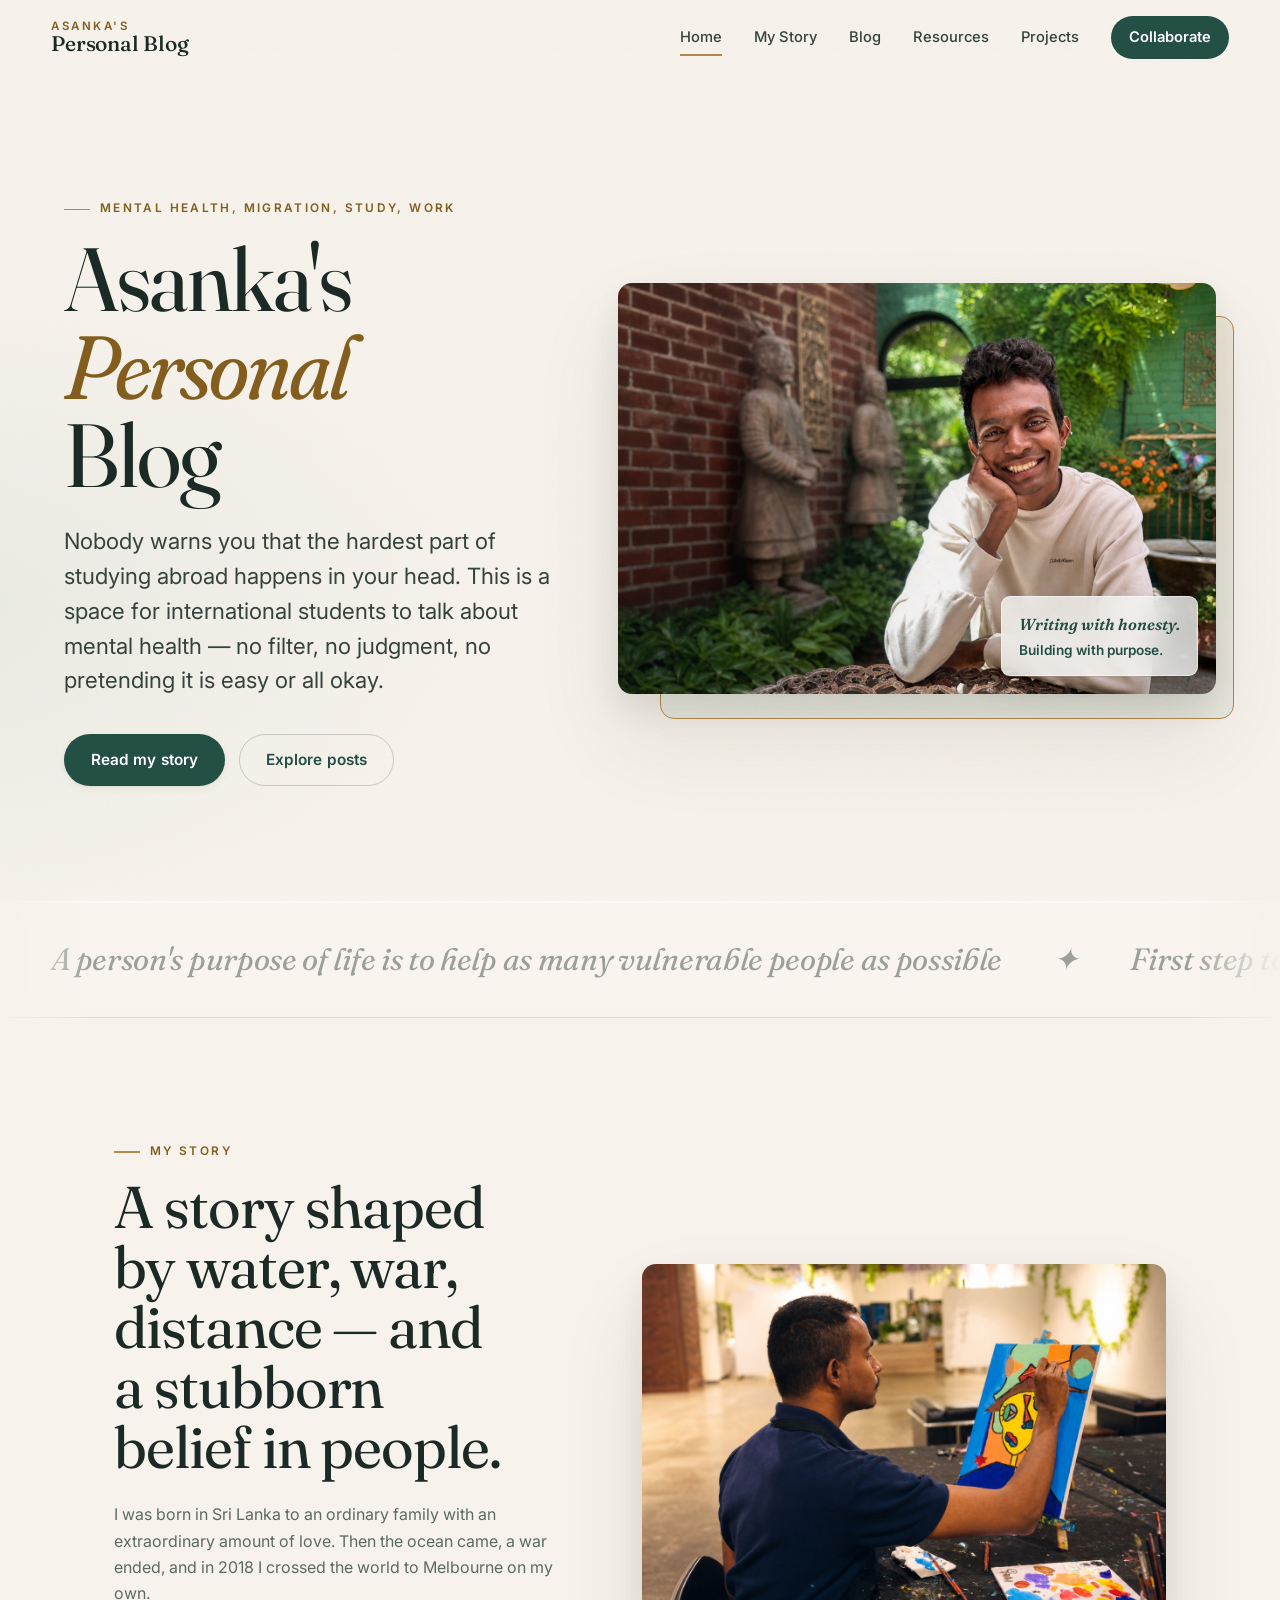
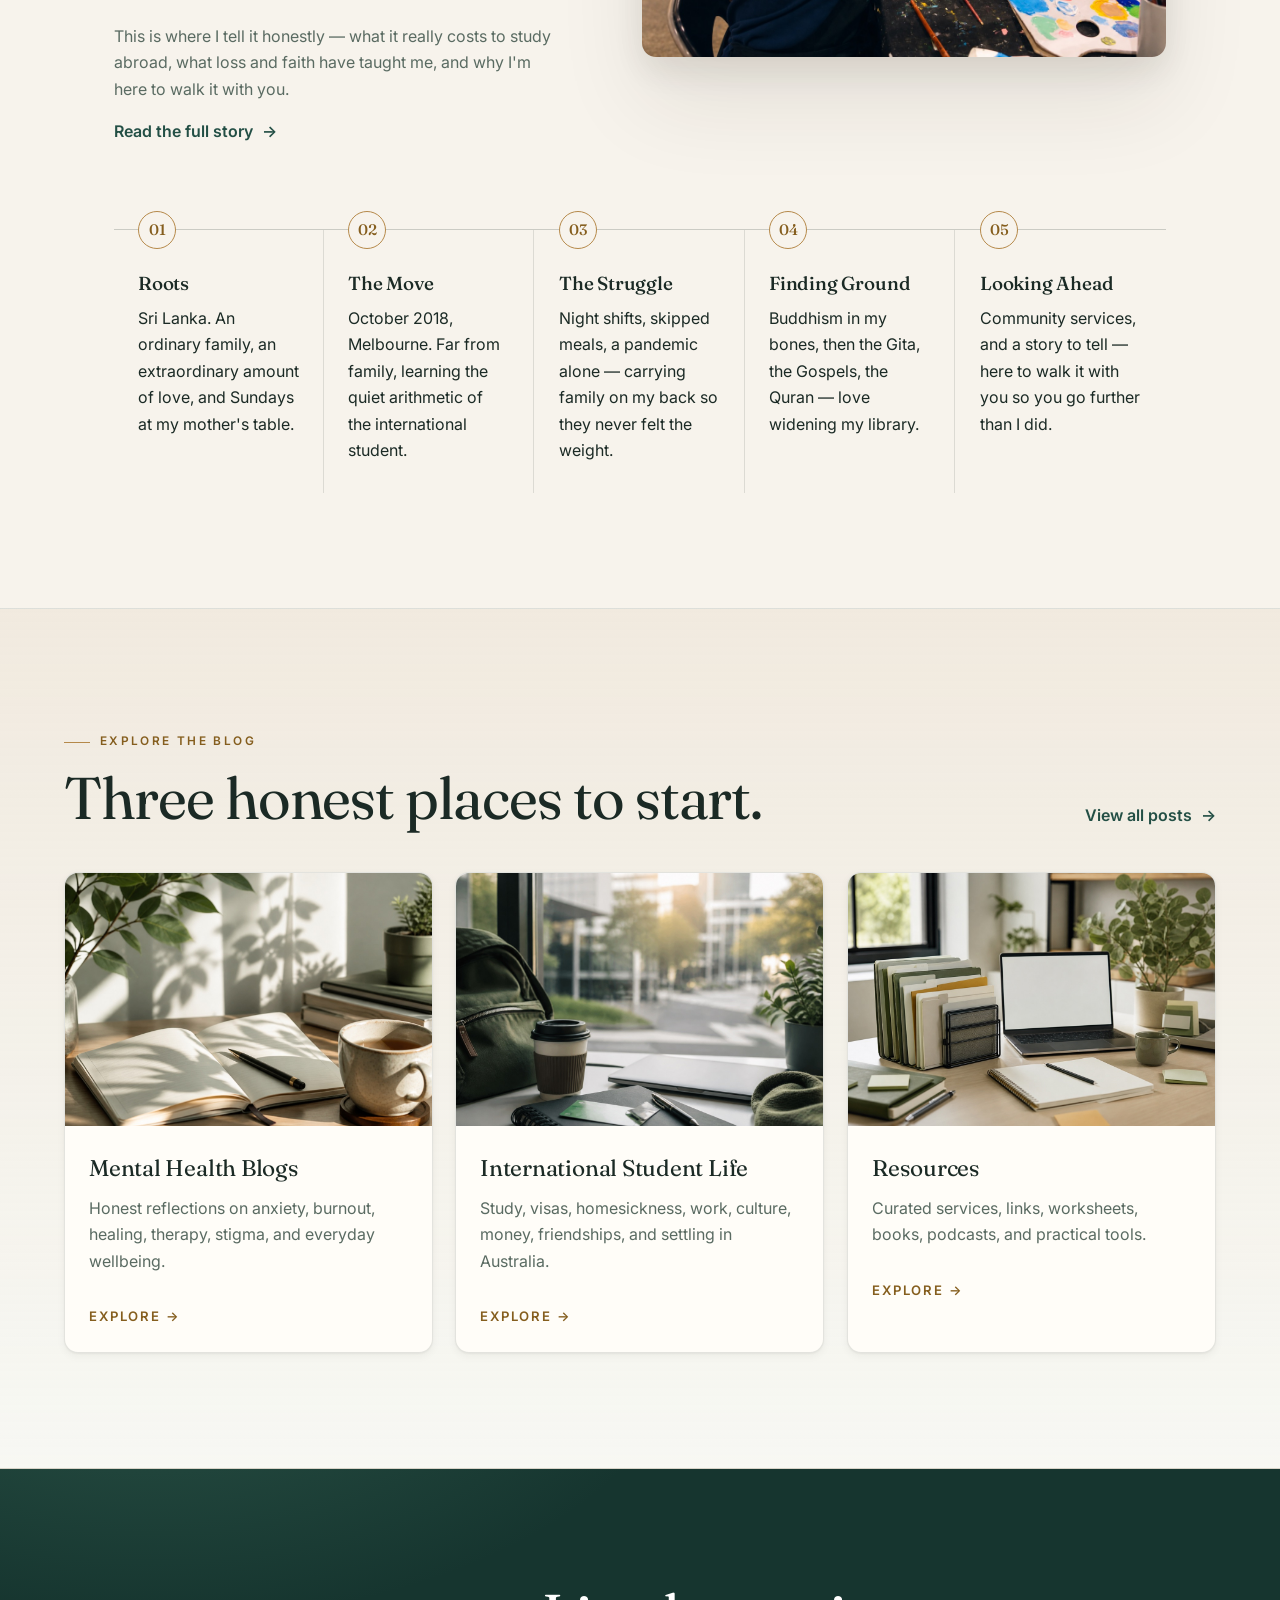
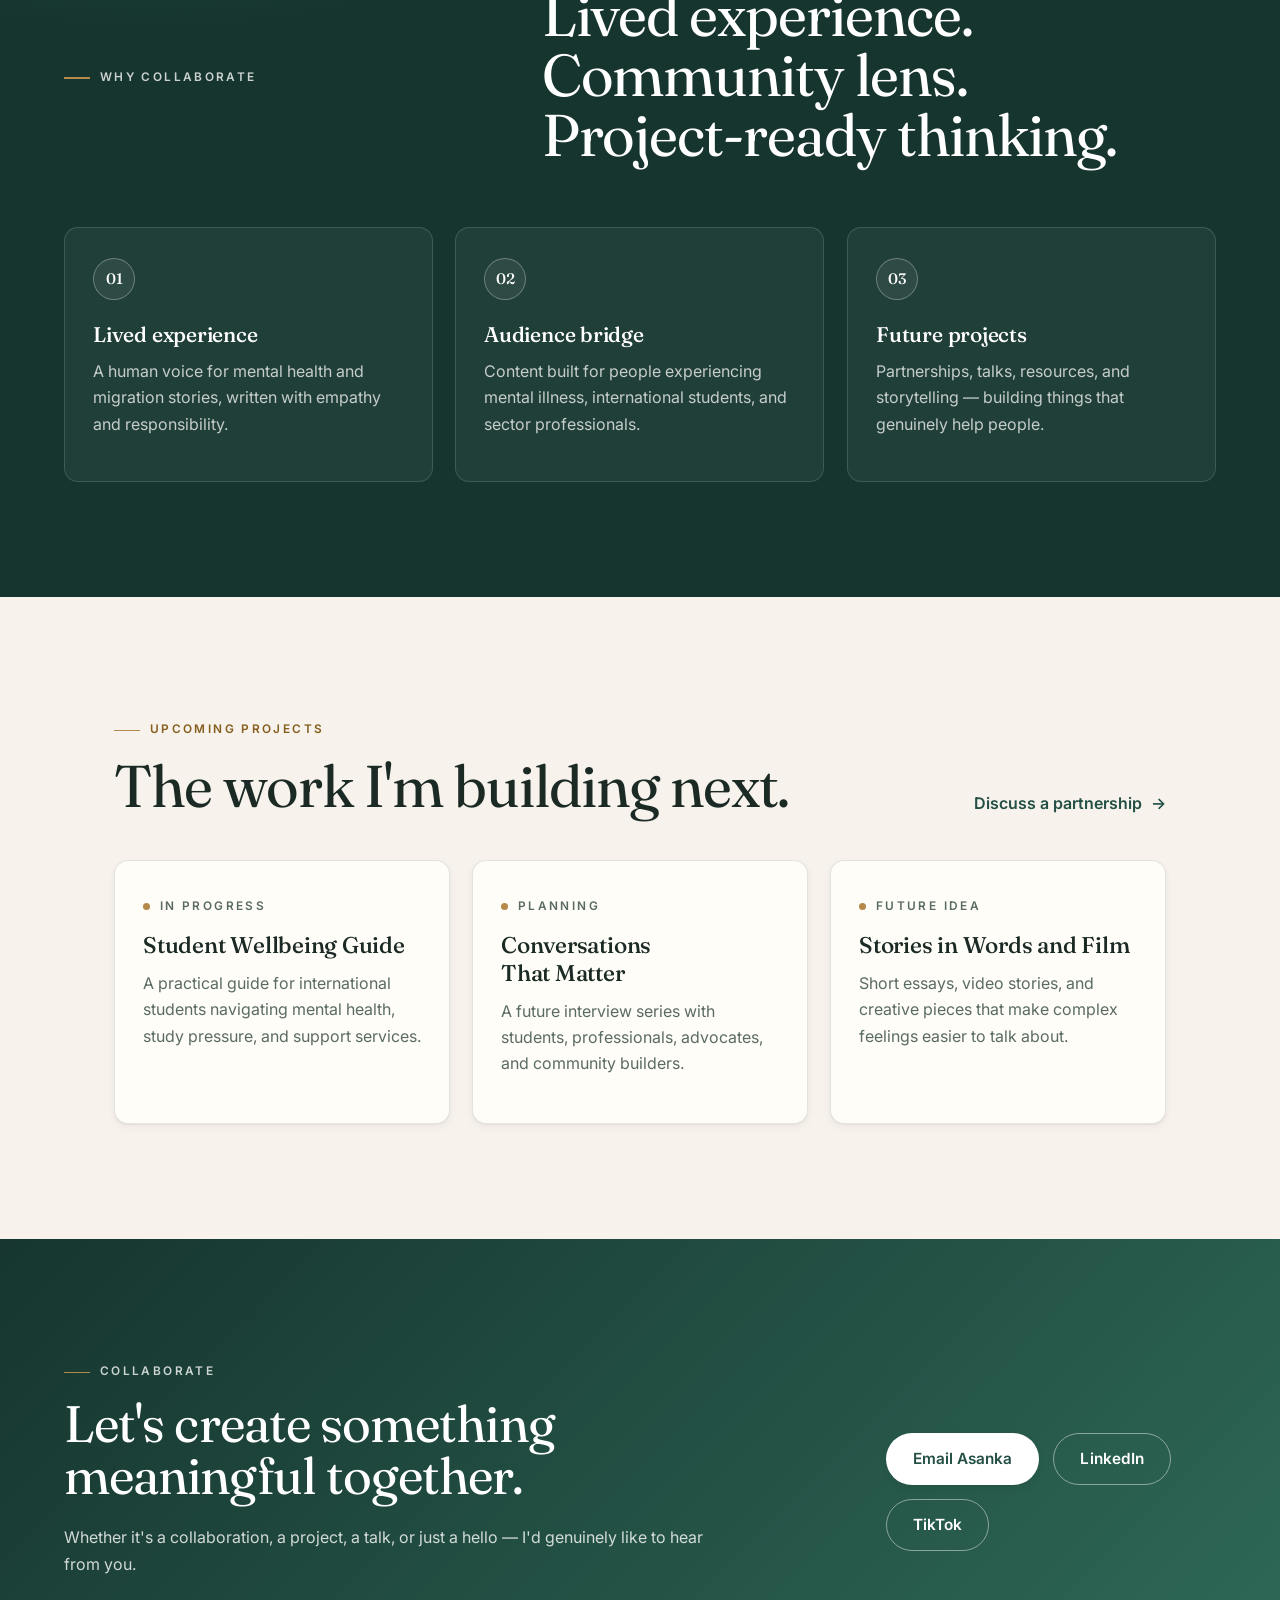
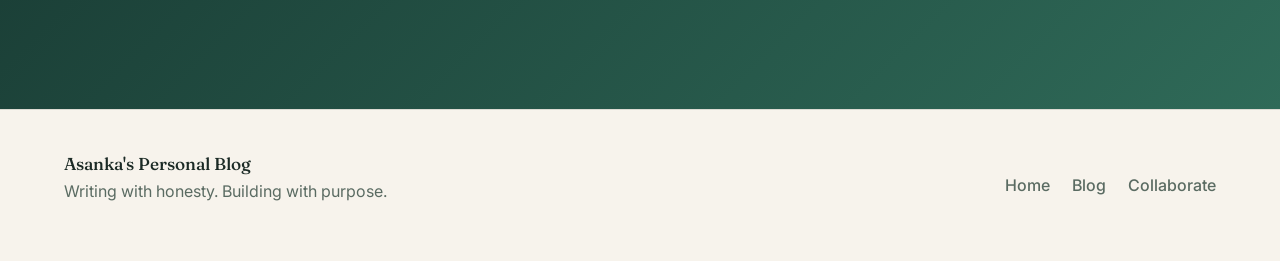
==== commit 73b61bbb: "Reword hero lead ending (no pretending it is easy or all okay) Co-Authored-By: Claude Opus 4.8 <nore" ====
--- a/index.html
+++ b/index.html
@@ -109,7 +109,7 @@
         <div class="hero-copy reveal">
           <p class="eyebrow">Mental health, migration, study, work</p>
           <h1><span>Asanka's</span><span>Personal</span><span>Blog</span></h1>
-          <p class="lead">Nobody warns you that the hardest part of studying abroad happens in your head. This is a space for international students to talk about mental health — no filter, no judgment, no pretending we're fine.</p>
+          <p class="lead">Nobody warns you that the hardest part of studying abroad happens in your head. This is a space for international students to talk about mental health — no filter, no judgment, no pretending it is easy or all okay.</p>
           <div class="hero-actions">
             <a class="button primary" href="story.html">Read my story</a>
             <a class="button ghost" href="blog.html">Explore posts</a>
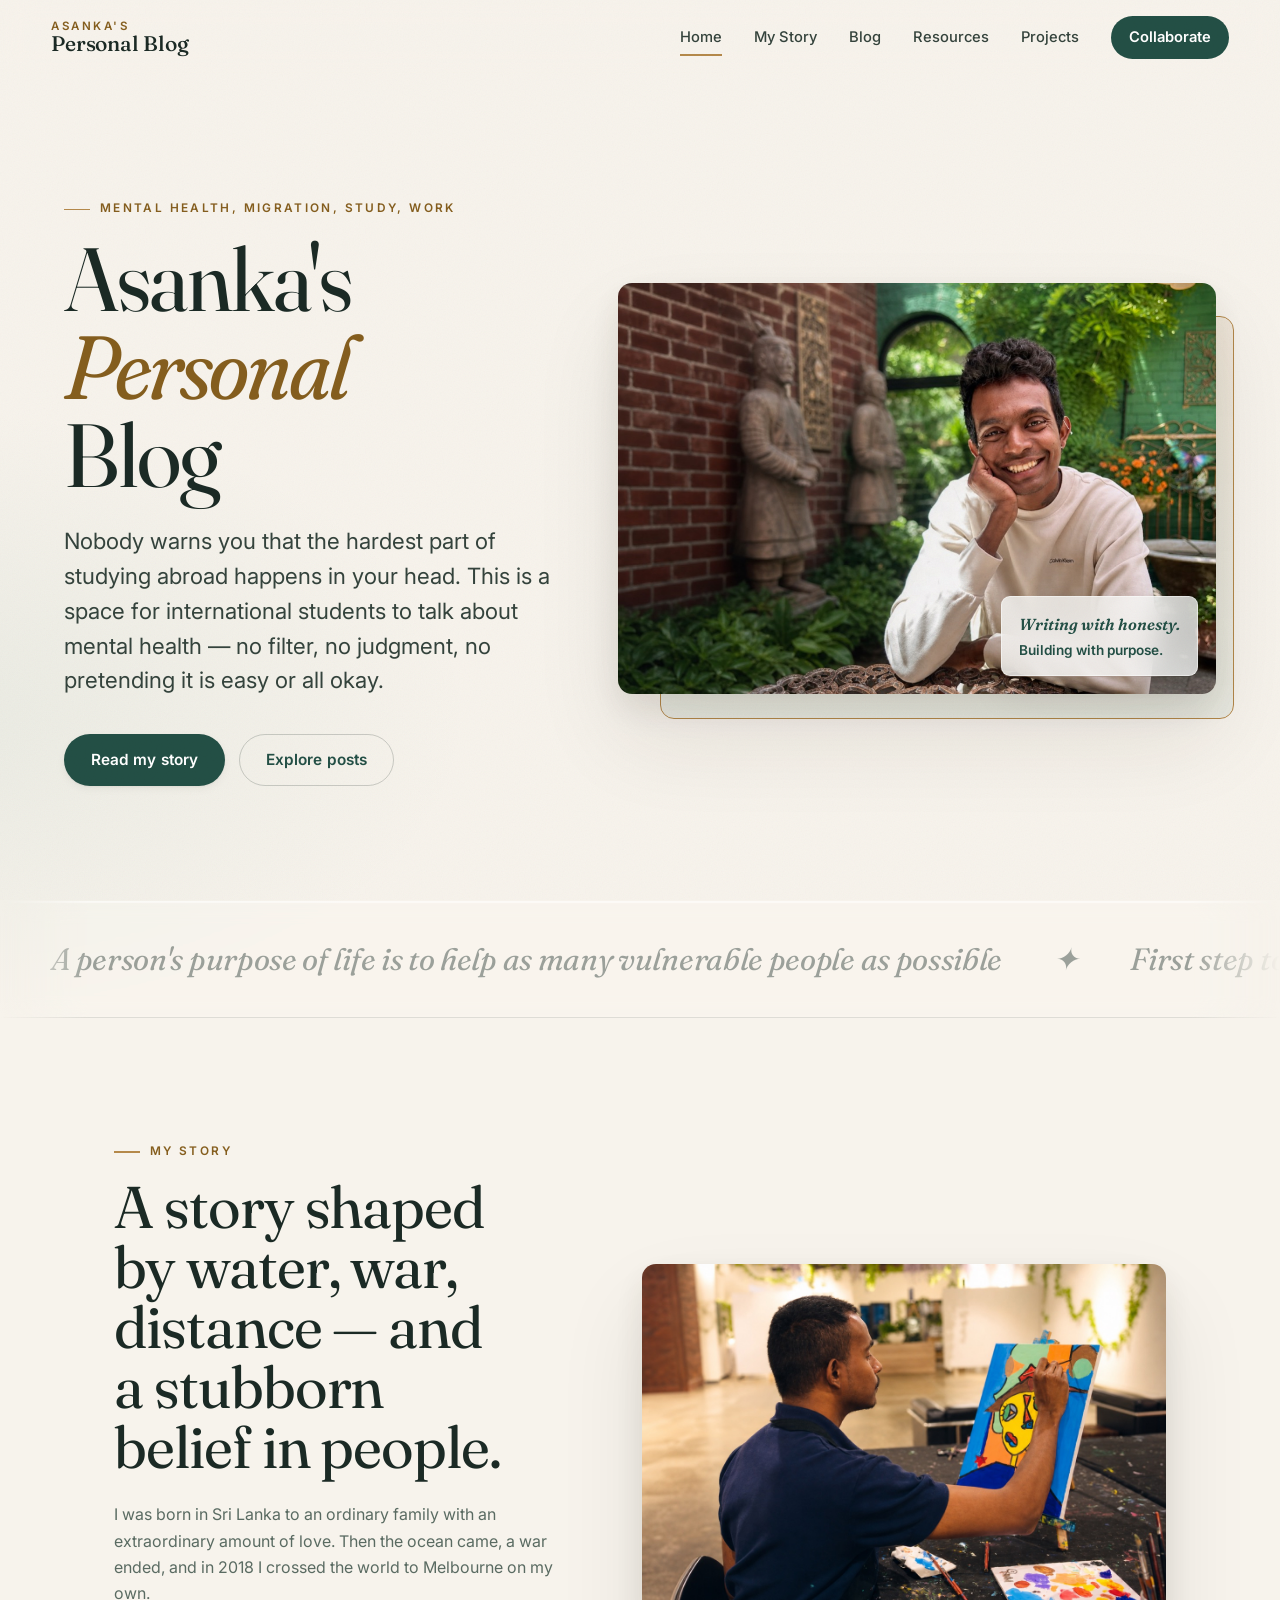
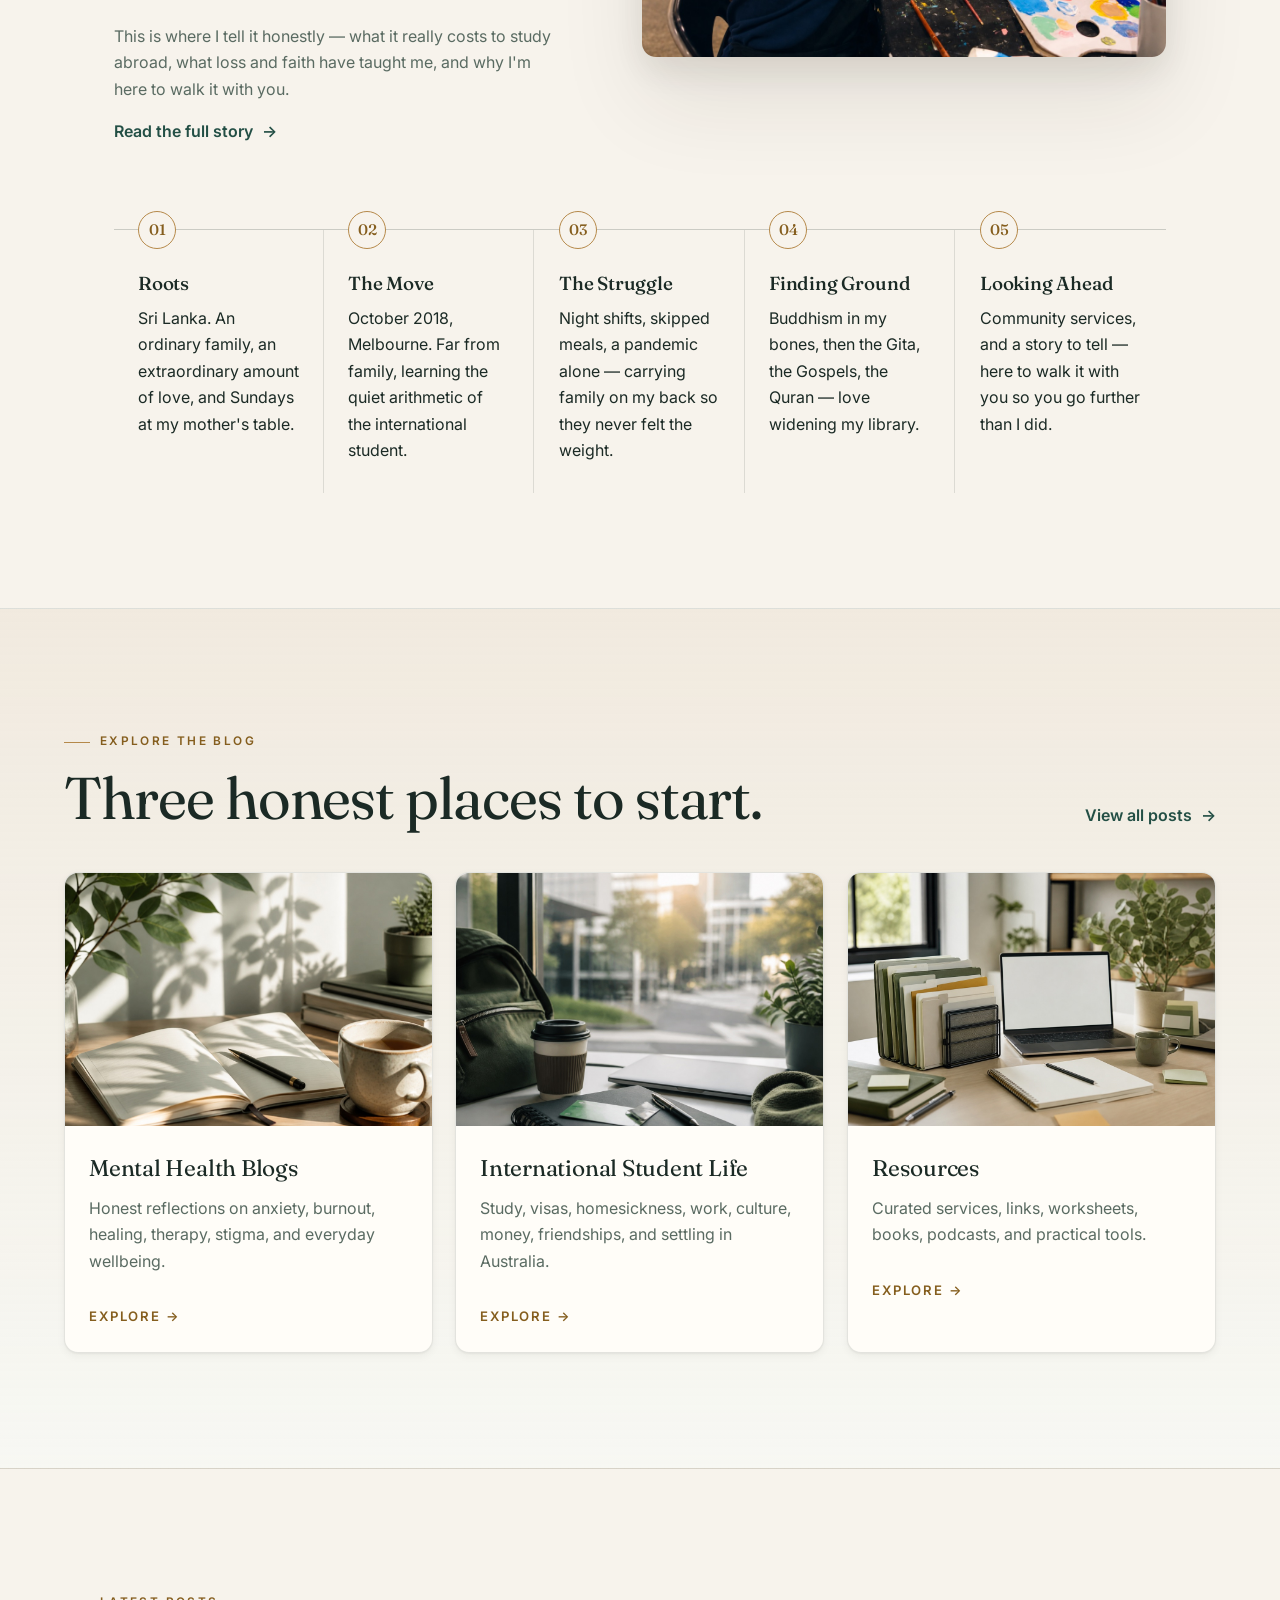
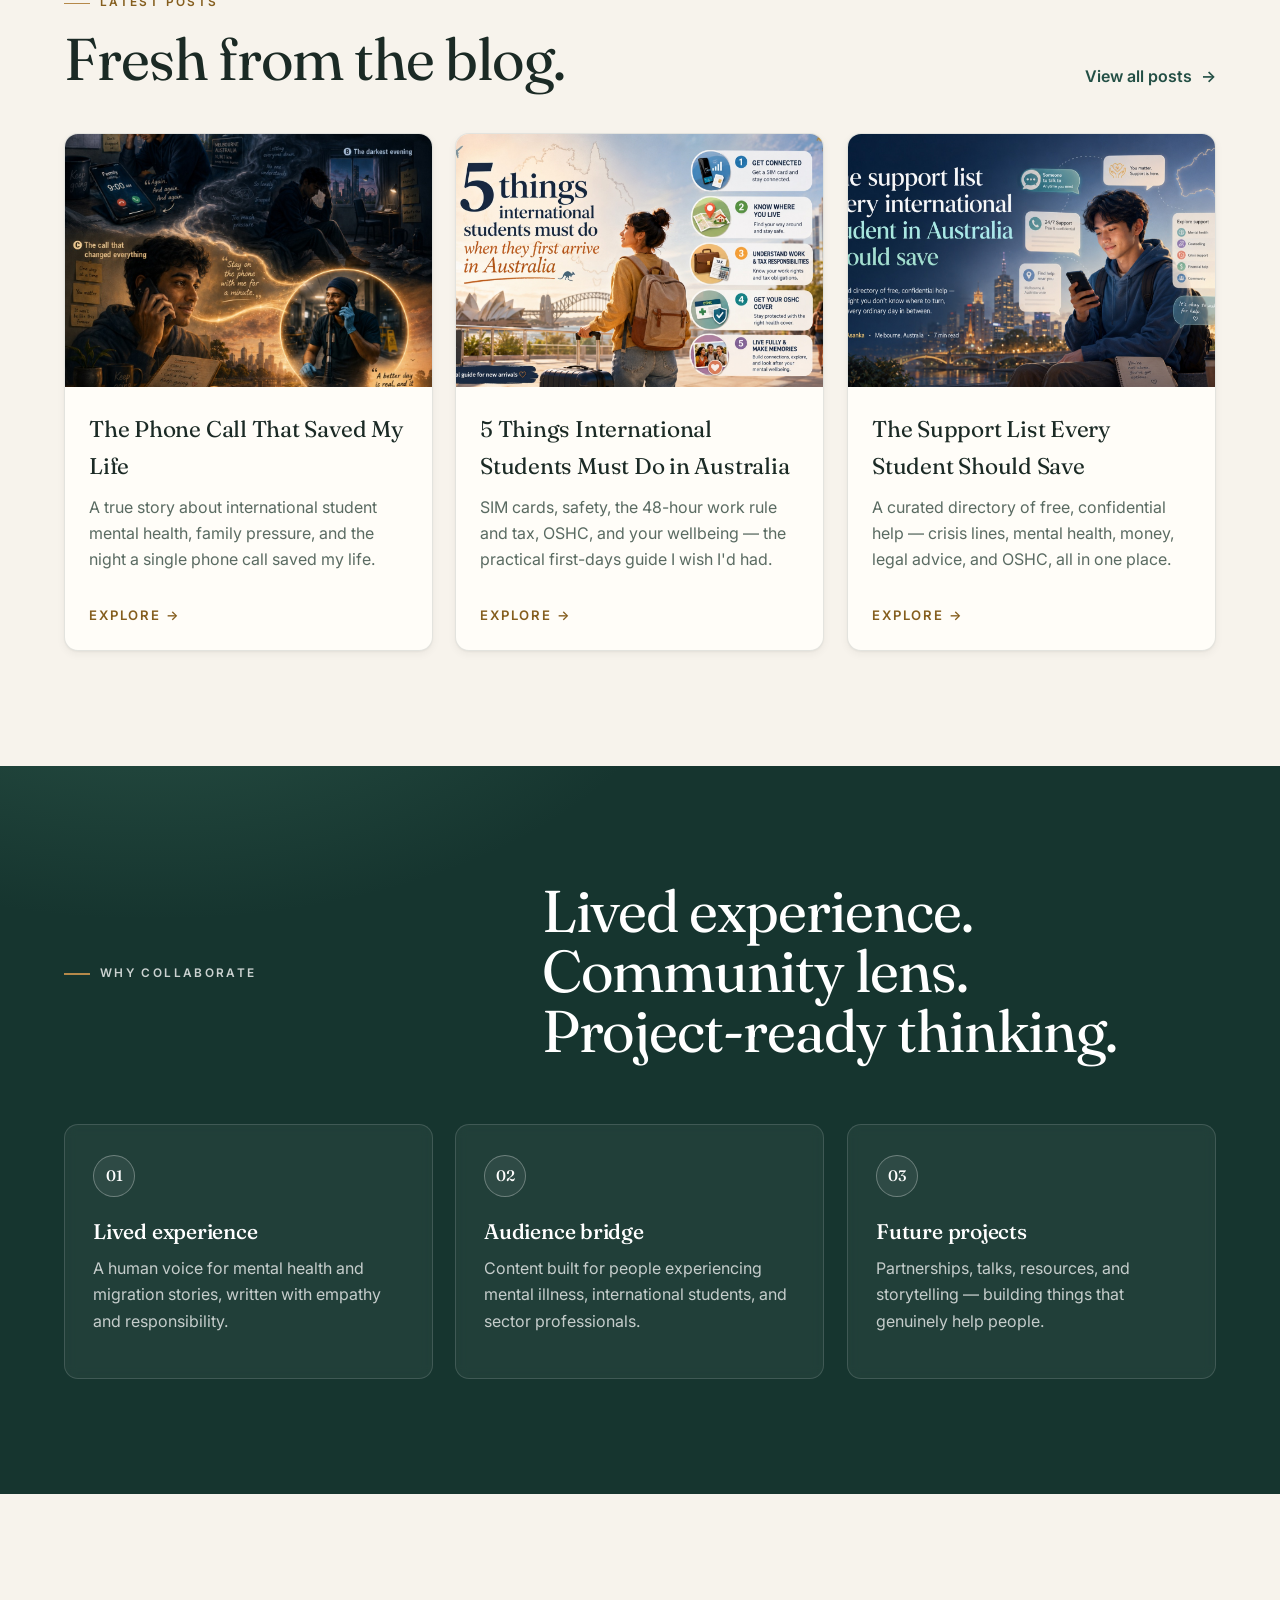
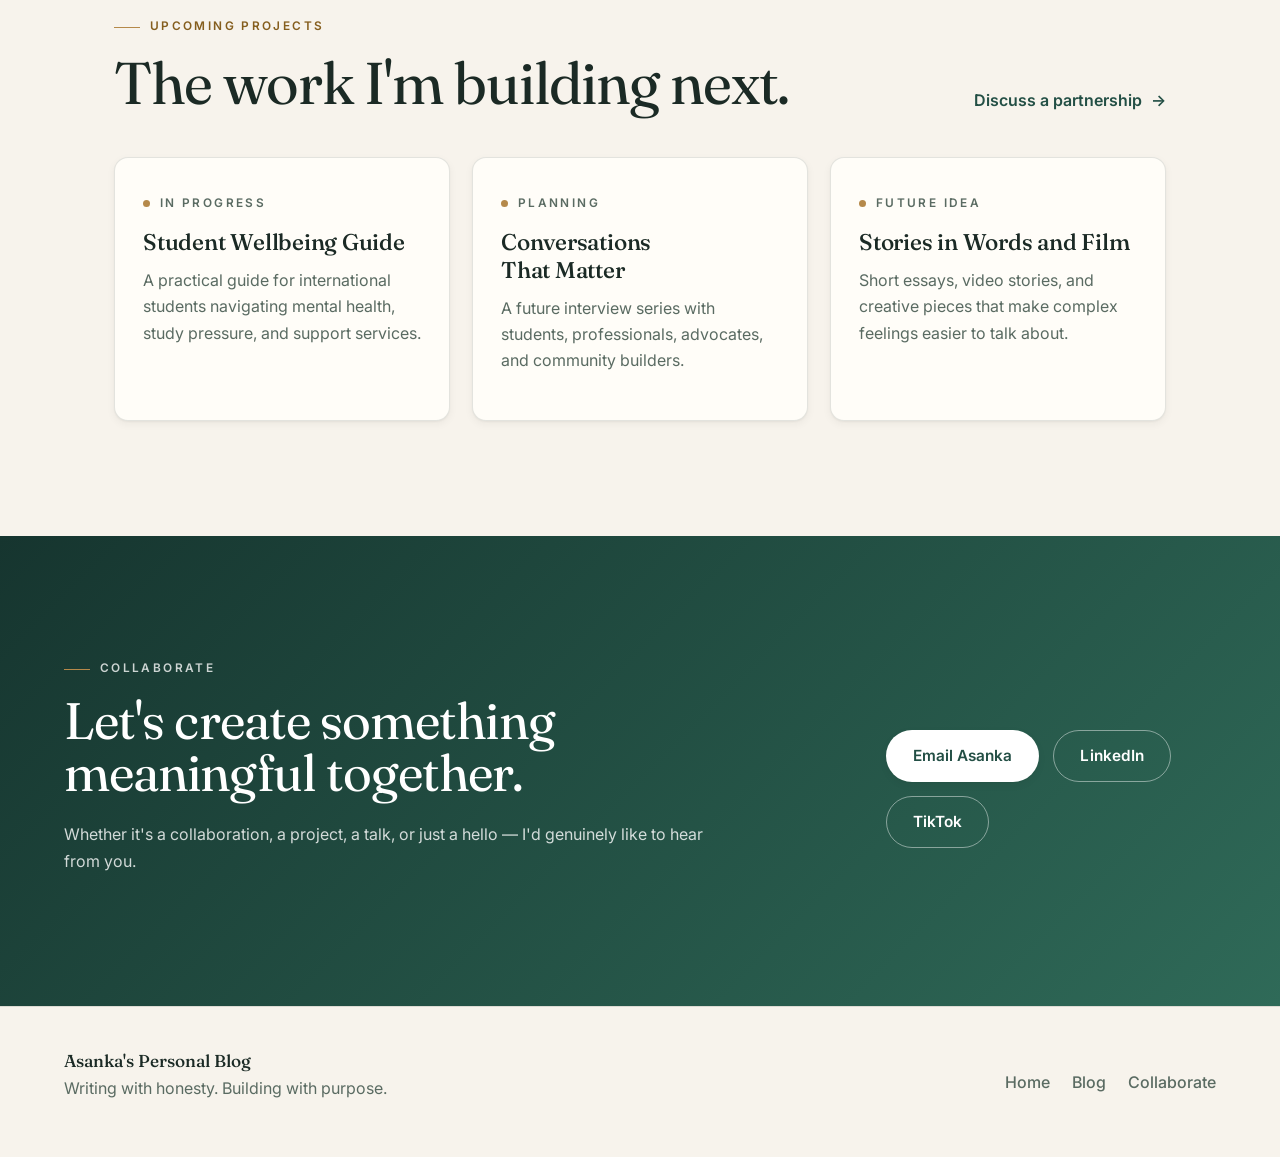
==== commit aec69dc0: "SEO: complete blog schema, add homepage post links, trim meta descriptions" ====
--- a/index.html
+++ b/index.html
@@ -221,6 +221,33 @@
         </div>
       </section>
 
+      <section class="topics section-pad" id="latest-posts">
+        <div class="section-heading reveal">
+          <div>
+            <p class="section-kicker">Latest posts</p>
+            <h2>Fresh from the blog.</h2>
+          </div>
+          <a class="text-link" href="blog.html">View all posts</a>
+        </div>
+        <div class="topic-grid">
+          <a class="topic-card reveal" href="the-phone-call-that-saved-my-life.html">
+            <img src="assets/mental-health-stories.jpg" alt="Calm journal and tea, illustrating a mental health story" loading="lazy">
+            <span>The Phone Call That Saved My Life</span>
+            <p>A true story about international student mental health, family pressure, and the night a single phone call saved my life.</p>
+          </a>
+          <a class="topic-card reveal" href="5-things-international-students-must-do-in-australia.html">
+            <img src="assets/international-students-arrive-australia.jpg" alt="International students arriving in Australia" loading="lazy">
+            <span>5 Things International Students Must Do in Australia</span>
+            <p>SIM cards, safety, the 48-hour work rule and tax, OSHC, and your wellbeing — the practical first-days guide I wish I'd had.</p>
+          </a>
+          <a class="topic-card reveal" href="international-student-support-services-australia.html">
+            <img src="assets/international-student-support-services-australia.jpg" alt="Organised list of student support services" loading="lazy">
+            <span>The Support List Every Student Should Save</span>
+            <p>A curated directory of free, confidential help — crisis lines, mental health, money, legal advice, and OSHC, all in one place.</p>
+          </a>
+        </div>
+      </section>
+
       <section class="collab-strip section-pad">
         <div class="strip-title reveal">
           <p class="section-kicker">Why collaborate</p>
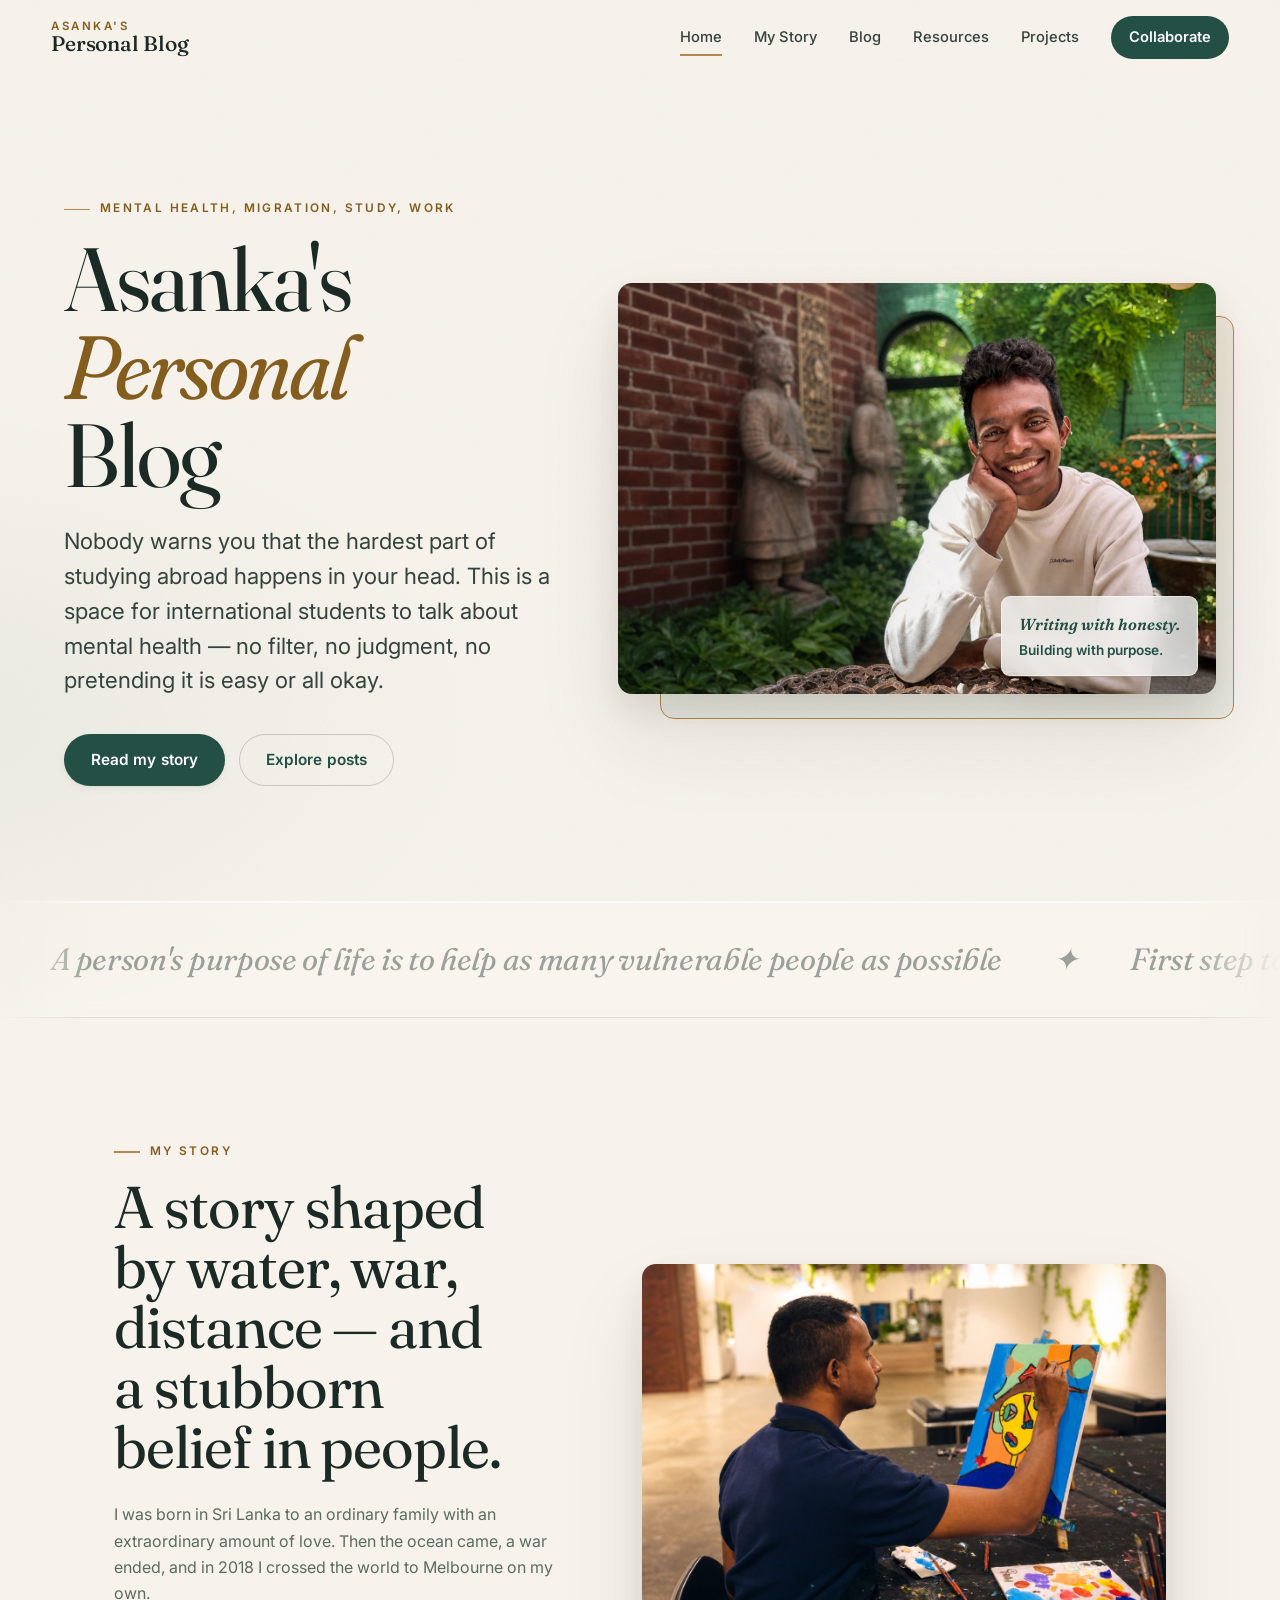
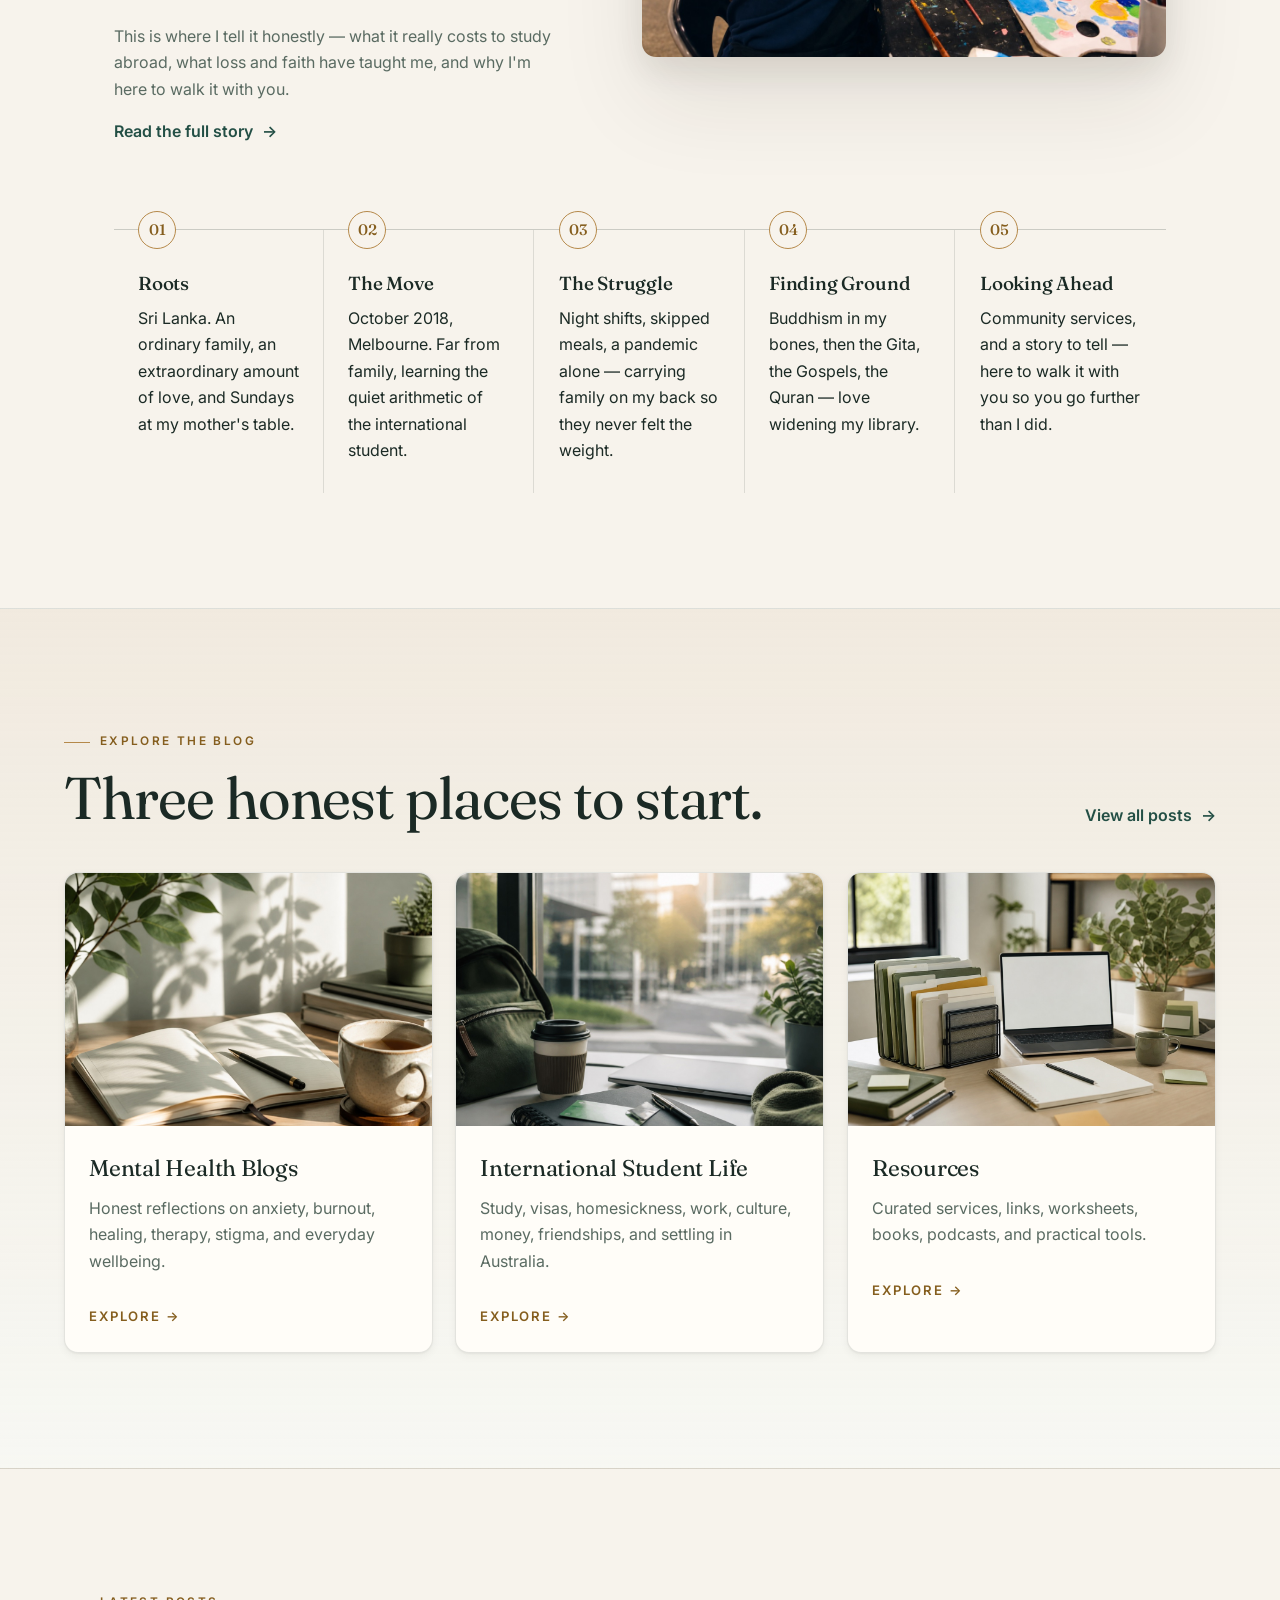
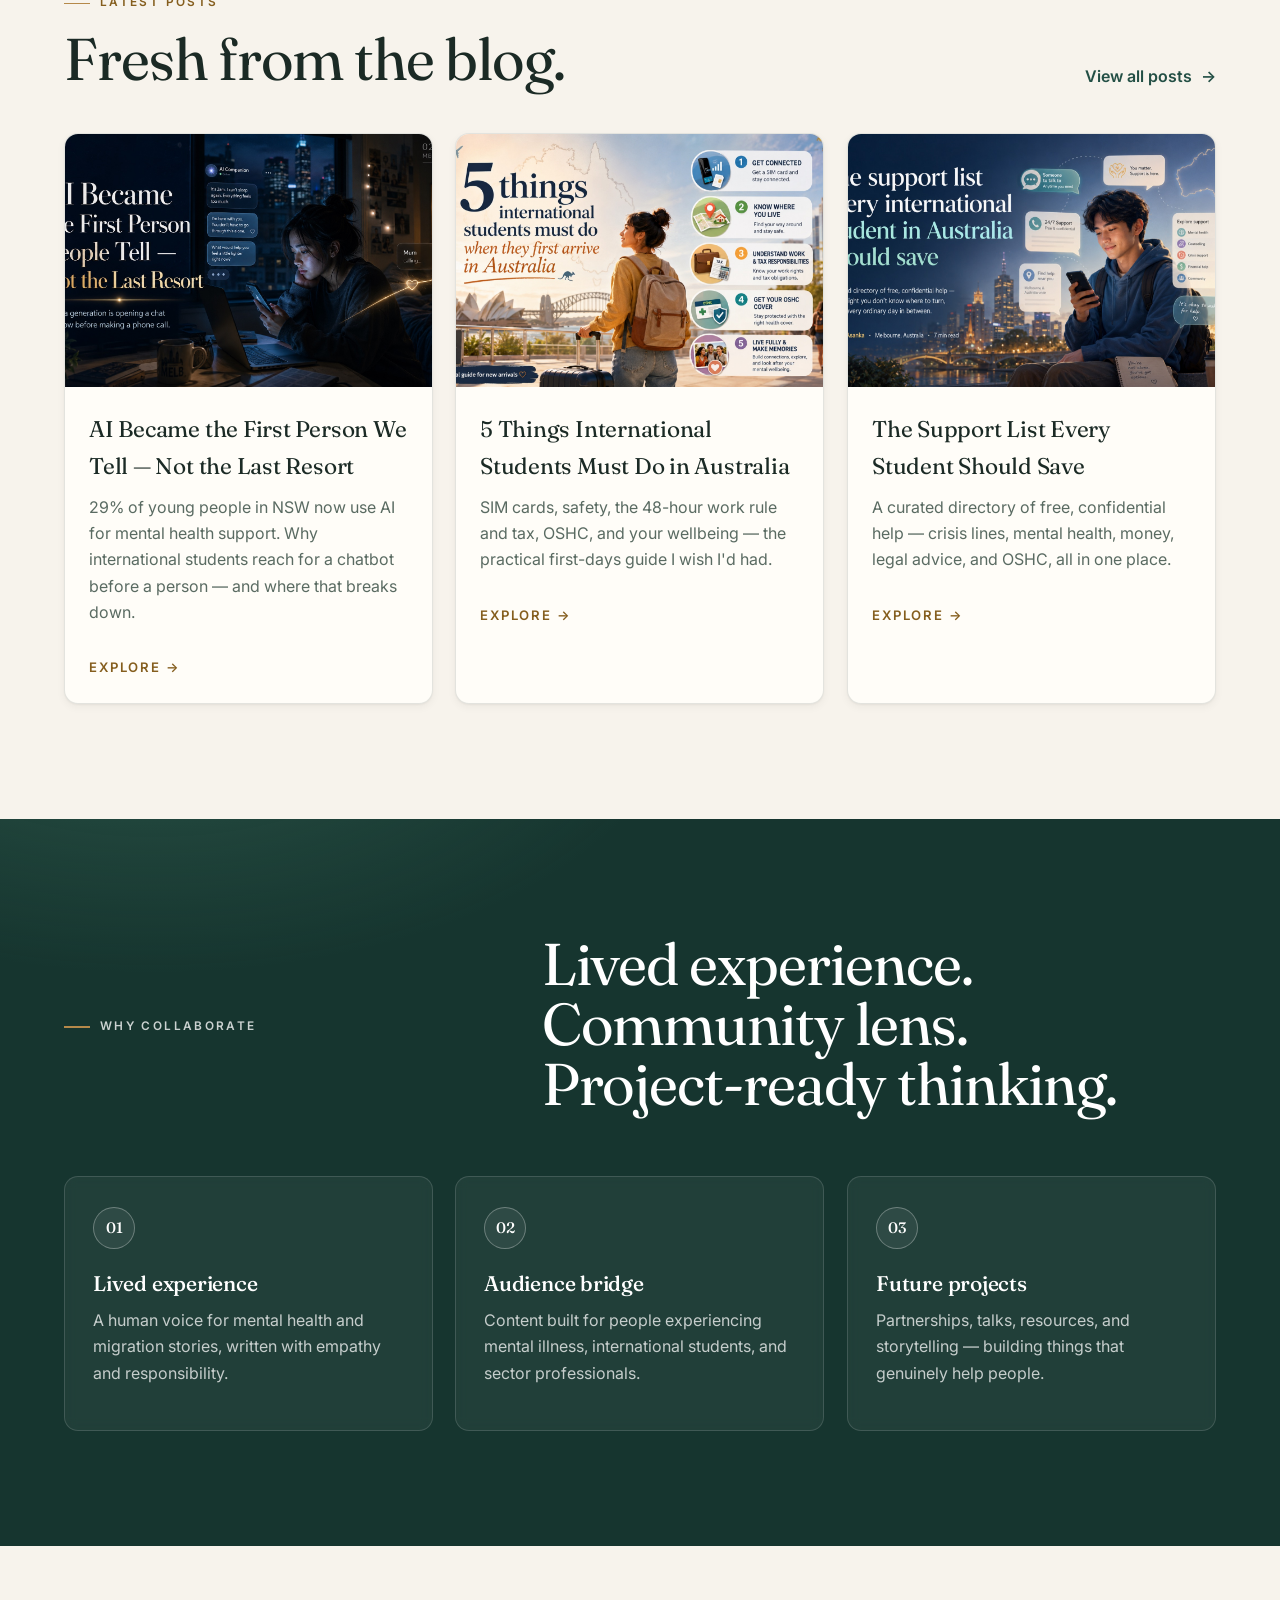
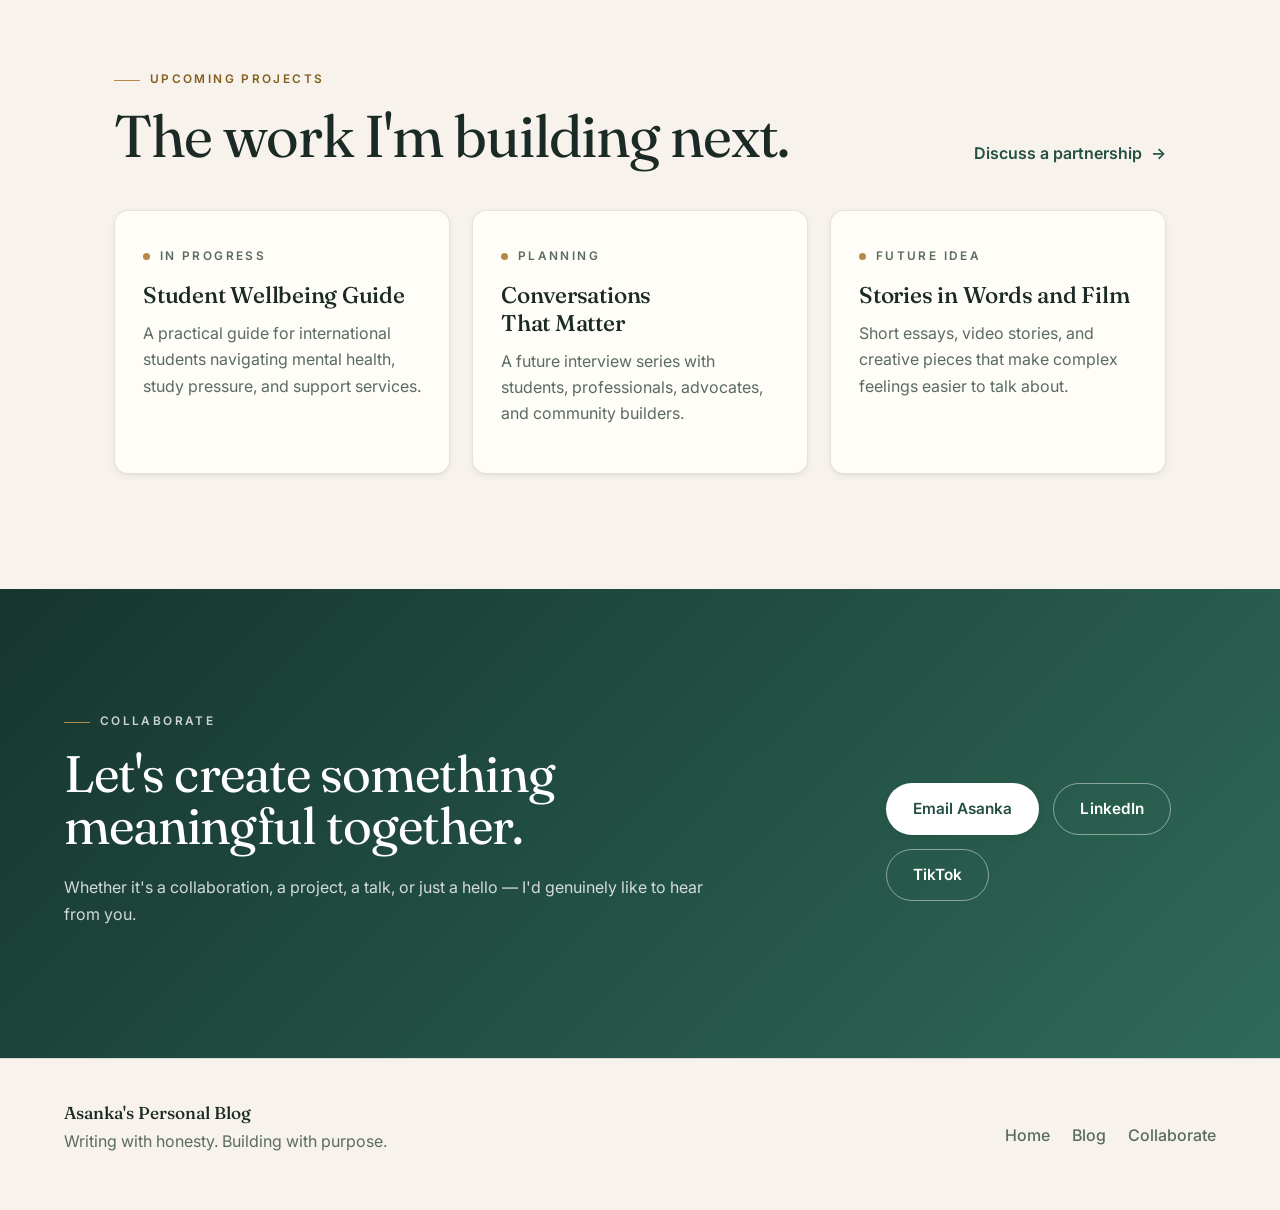
==== commit a1be92d9: "Add post: AI Became the First Person We Tell — Not the Last Resort Mental health lane. Covers NSW/AI" ====
--- a/index.html
+++ b/index.html
@@ -230,10 +230,10 @@
           <a class="text-link" href="blog.html">View all posts</a>
         </div>
         <div class="topic-grid">
-          <a class="topic-card reveal" href="the-phone-call-that-saved-my-life.html">
-            <img src="assets/mental-health-stories.jpg" alt="Calm journal and tea, illustrating a mental health story" loading="lazy">
-            <span>The Phone Call That Saved My Life</span>
-            <p>A true story about international student mental health, family pressure, and the night a single phone call saved my life.</p>
+          <a class="topic-card reveal" href="ai-became-the-first-person-people-tell.html">
+            <img src="assets/ai-became-the-first-person-people-tell.jpg" alt="International student on a late-night AI chat while a call from home goes unanswered" loading="lazy">
+            <span>AI Became the First Person We Tell — Not the Last Resort</span>
+            <p>29% of young people in NSW now use AI for mental health support. Why international students reach for a chatbot before a person — and where that breaks down.</p>
           </a>
           <a class="topic-card reveal" href="5-things-international-students-must-do-in-australia.html">
             <img src="assets/international-students-arrive-australia.jpg" alt="International students arriving in Australia" loading="lazy">
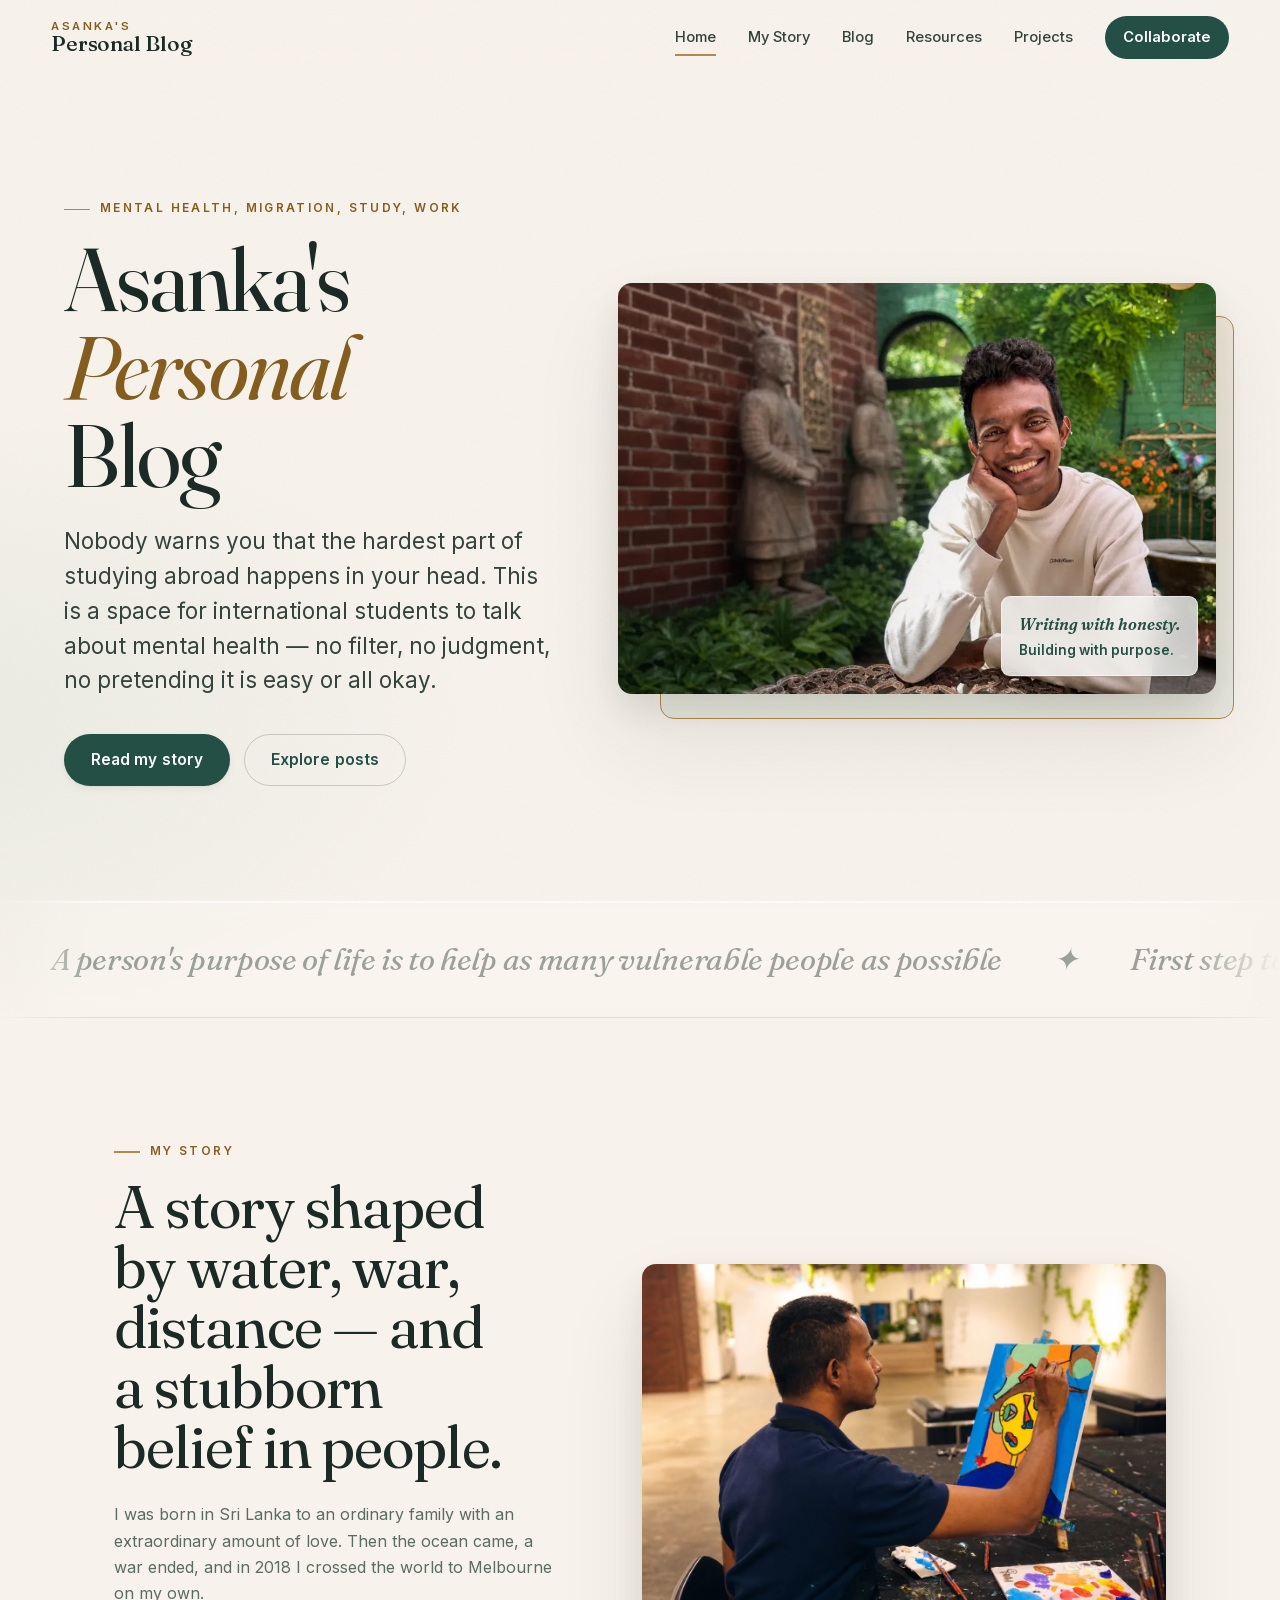
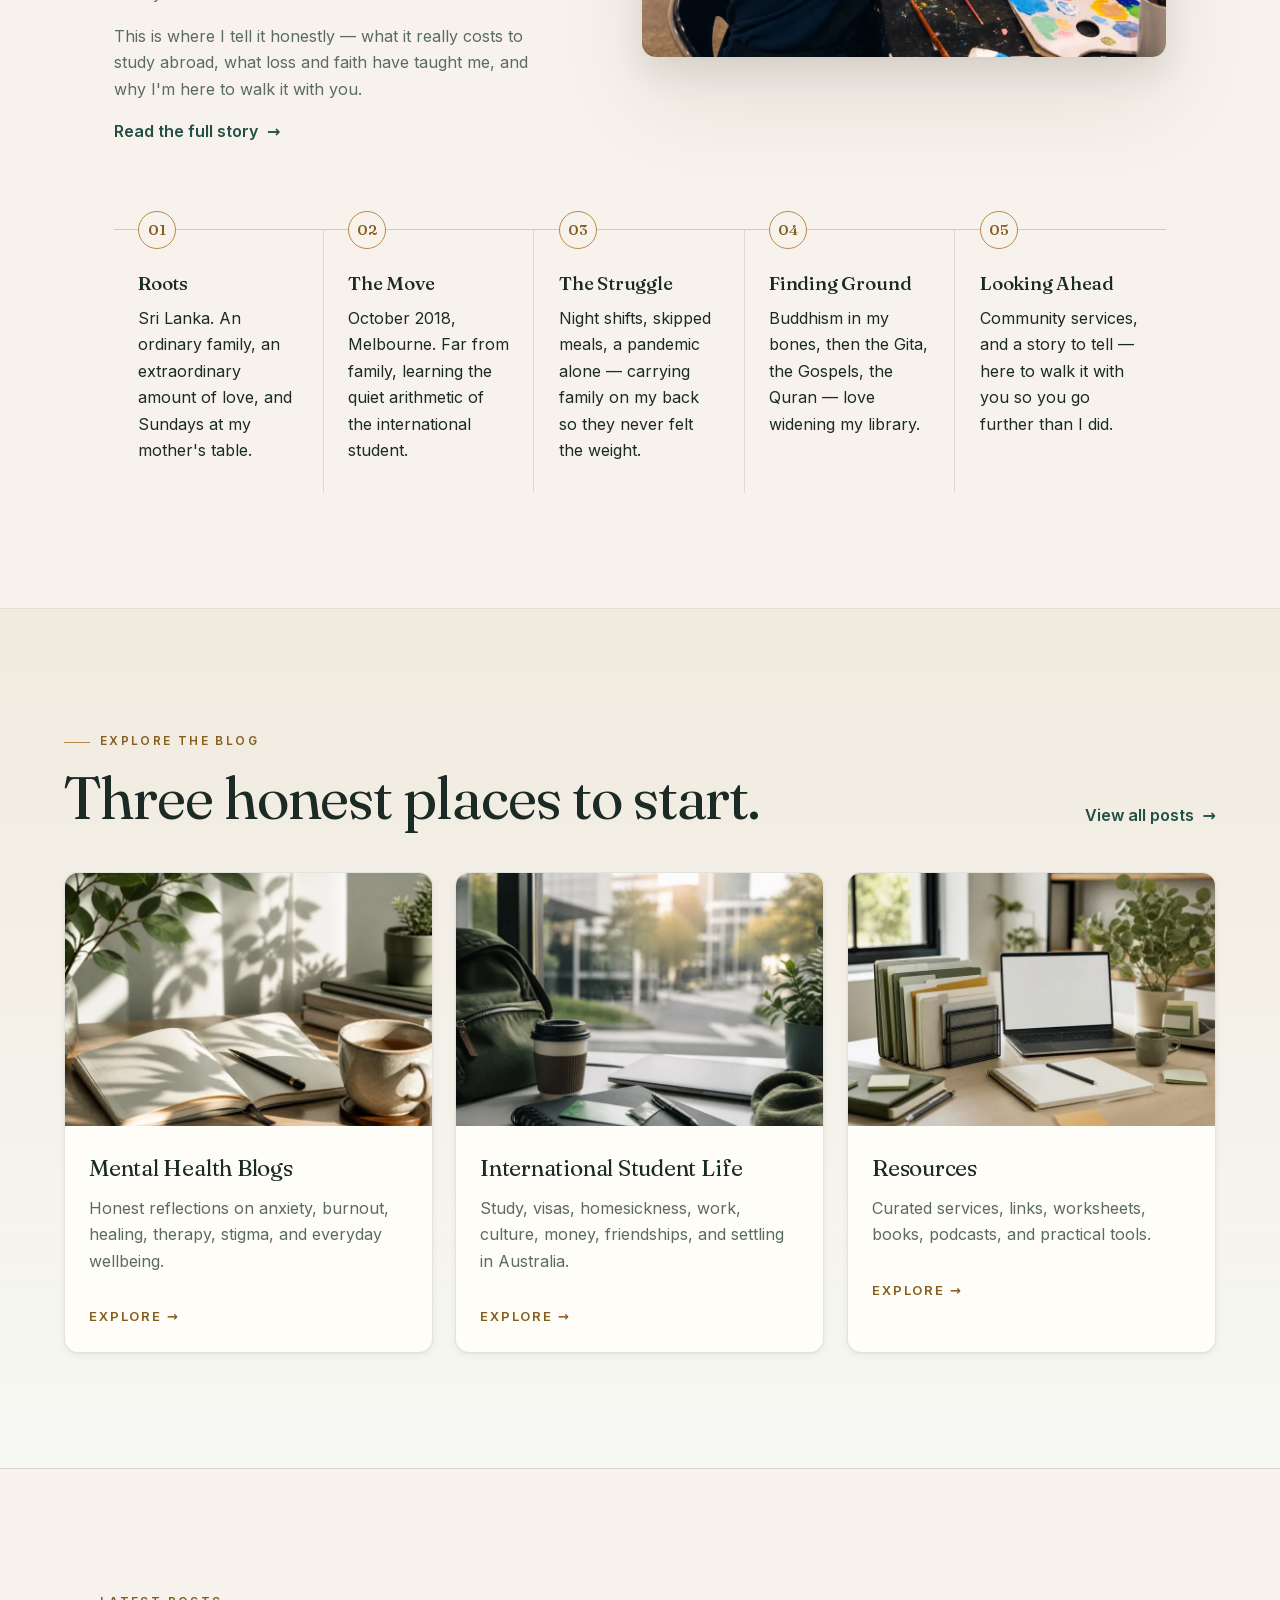
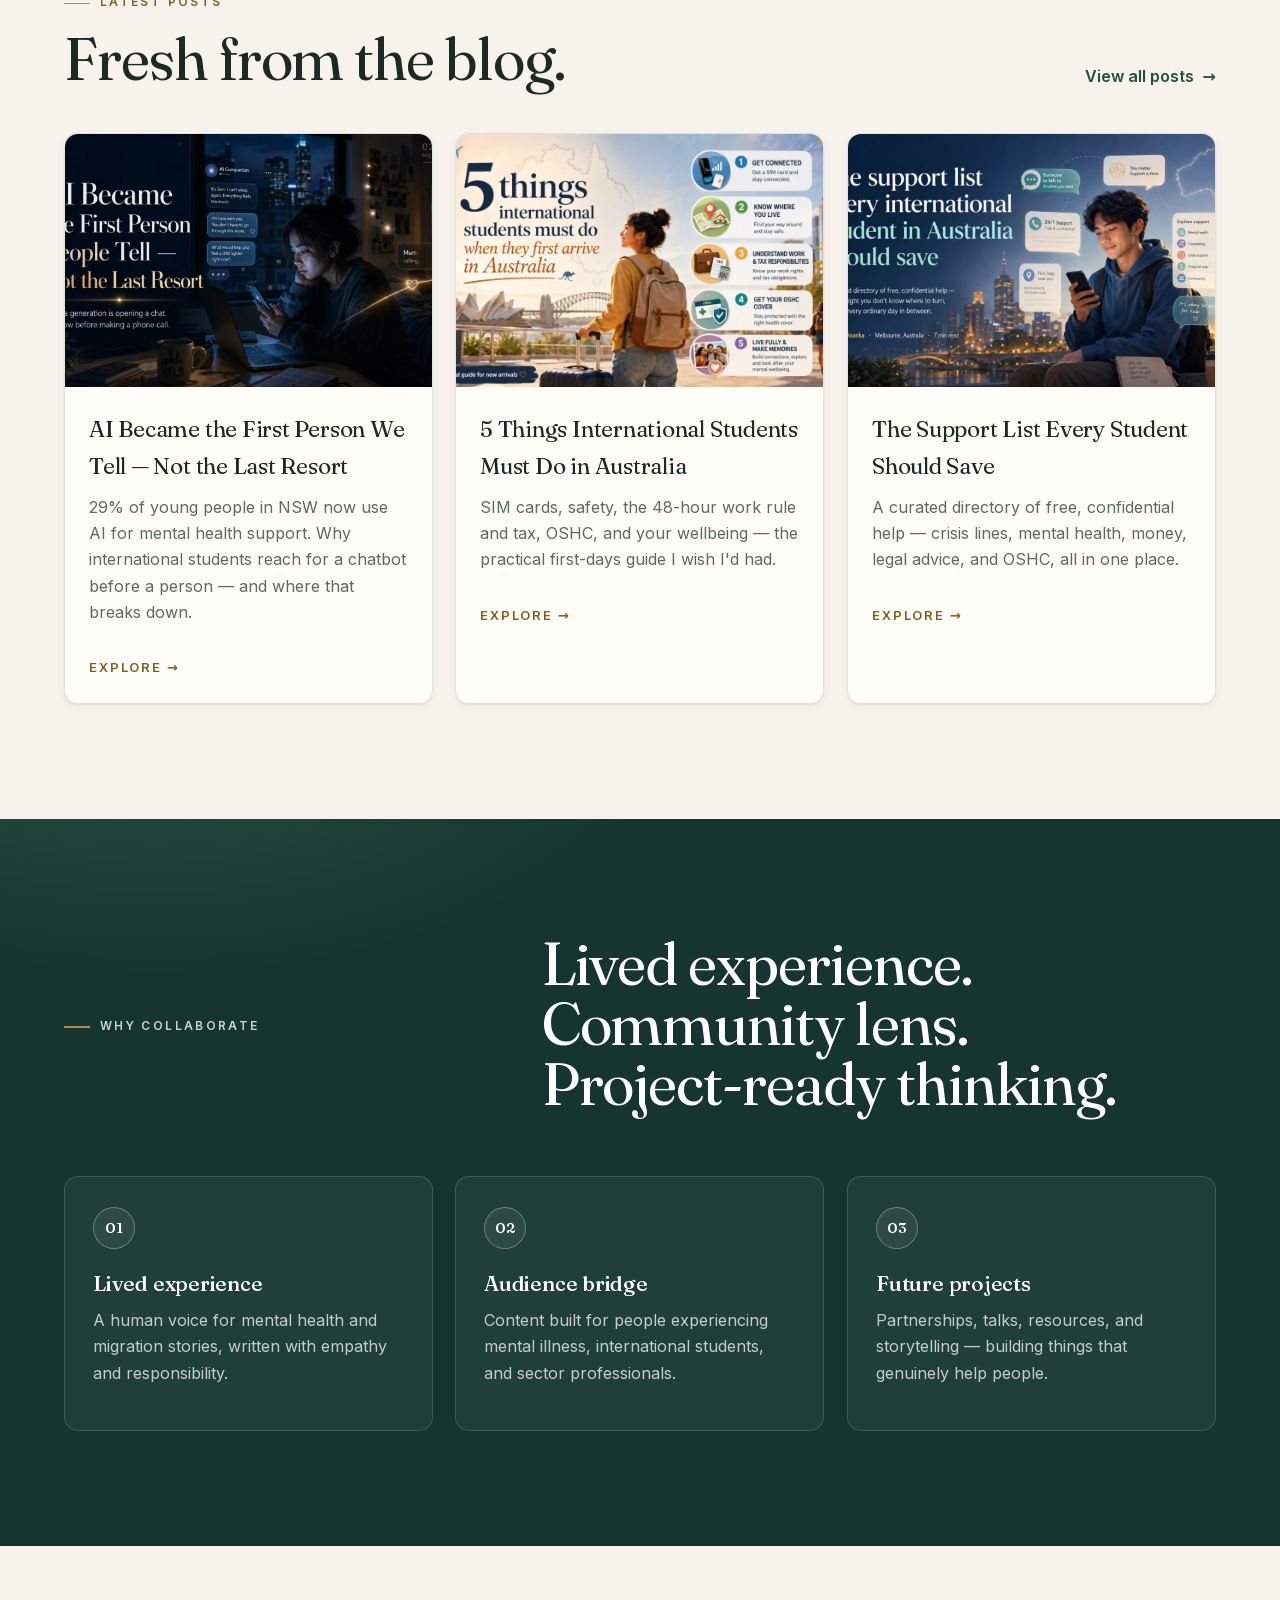
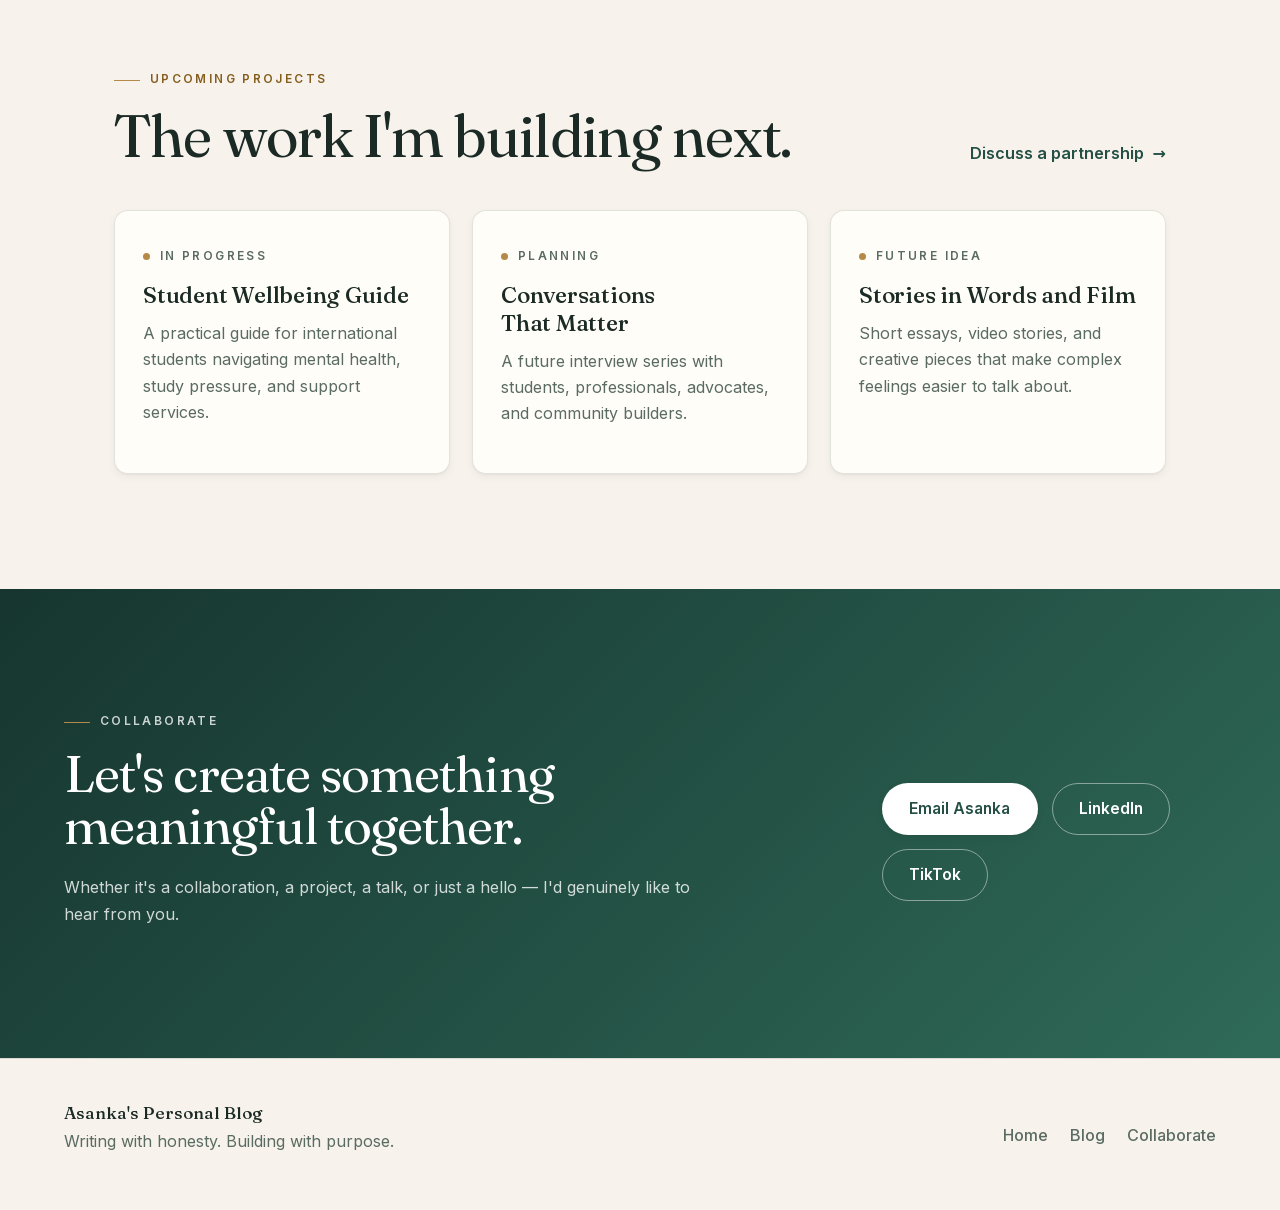
==== commit 526c1fe6: "perf(seo): resolve 6 audit findings — images, fonts, CLS, RSS, titles, headings FIX 1 — WebP images " ====
--- a/index.html
+++ b/index.html
@@ -3,28 +3,26 @@
   <head>
     <meta charset="utf-8">
     <meta name="viewport" content="width=device-width, initial-scale=1">
-    <title>Asanka's Personal Blog</title>
+    <title>Mental Health & International Student Life | Asanka</title>
     <meta name="description" content="A calm personal blog about mental health, international student life in Australia, and upcoming community projects.">
     <link rel="canonical" href="https://asanka.blog/">
     <meta name="robots" content="index, follow">
     <meta name="author" content="Asanka Tharindu">
     <link rel="icon" href="/favicon.svg" type="image/svg+xml">
+    <link rel="alternate" type="application/rss+xml" title="Asanka's Personal Blog" href="/feed.xml">
 
     <meta property="og:type" content="website">
     <meta property="og:site_name" content="Asanka's Personal Blog">
-    <meta property="og:title" content="Asanka's Personal Blog">
+    <meta property="og:title" content="Mental Health & International Student Life in Australia">
     <meta property="og:description" content="A calm personal blog about mental health, international student life in Australia, and upcoming community projects.">
     <meta property="og:url" content="https://asanka.blog/">
     <meta property="og:image" content="https://asanka.blog/assets/asanka-hero.jpg">
     <meta name="twitter:card" content="summary_large_image">
-    <meta name="twitter:title" content="Asanka's Personal Blog">
+    <meta name="twitter:title" content="Mental Health & International Student Life in Australia">
     <meta name="twitter:description" content="A calm personal blog about mental health, international student life in Australia, and upcoming community projects.">
     <meta name="twitter:image" content="https://asanka.blog/assets/asanka-hero.jpg">
 
-    <link rel="preconnect" href="https://fonts.googleapis.com">
-    <link rel="preconnect" href="https://fonts.gstatic.com" crossorigin>
-    <link rel="stylesheet" href="https://fonts.googleapis.com/css2?family=Fraunces:ital,opsz,wght@0,9..144,300..600;1,9..144,300..600&family=Inter:wght@400;500;600;700&display=swap">
-    <link rel="stylesheet" href="styles.css">
+    <link rel="stylesheet" href="styles.min.css">
 
     <script type="application/ld+json">
     {
@@ -108,7 +106,7 @@
       <section class="hero section-pad">
         <div class="hero-copy reveal">
           <p class="eyebrow">Mental health, migration, study, work</p>
-          <h1><span>Asanka's</span><span>Personal</span><span>Blog</span></h1>
+          <h1><span>Asanka's</span> <span>Personal</span> <span>Blog</span></h1>
           <p class="lead">Nobody warns you that the hardest part of studying abroad happens in your head. This is a space for international students to talk about mental health — no filter, no judgment, no pretending it is easy or all okay.</p>
           <div class="hero-actions">
             <a class="button primary" href="story.html">Read my story</a>
@@ -117,7 +115,10 @@
         </div>
         <div class="hero-media reveal" style="--delay: 120ms">
           <div class="media-frame">
-            <img src="assets/asanka-hero.jpg" alt="Asanka smiling in a garden cafe setting" fetchpriority="high">
+            <picture>
+              <source type="image/webp" srcset="assets/asanka-hero.webp">
+              <img src="assets/asanka-hero.jpg" width="1200" height="750" alt="Asanka smiling in a garden cafe setting" loading="eager" fetchpriority="high">
+            </picture>
           </div>
           <div class="hero-note" aria-label="Website focus">
             <span>Writing with honesty.</span>
@@ -161,7 +162,10 @@
             <a class="text-link" href="story.html">Read the full story</a>
           </div>
           <div class="story-photo reveal" style="--delay: 120ms">
-            <img src="assets/asanka-painting.jpg" alt="Asanka painting in a creative studio" loading="lazy">
+            <picture>
+              <source type="image/webp" srcset="assets/asanka-painting.webp">
+              <img src="assets/asanka-painting.jpg" width="1200" height="900" alt="Asanka painting in a creative studio" loading="lazy">
+            </picture>
           </div>
         </div>
 
@@ -204,17 +208,26 @@
         </div>
         <div class="topic-grid">
           <a class="topic-card reveal" href="blog.html#mental-health">
-            <img src="assets/topic-mental-health.jpg" alt="Calm journal and tea on a desk" loading="lazy">
+            <picture>
+              <source type="image/webp" srcset="assets/topic-mental-health.webp">
+              <img src="assets/topic-mental-health.jpg" width="1200" height="900" alt="Calm journal and tea on a desk" loading="lazy">
+            </picture>
             <span>Mental Health Blogs</span>
             <p>Honest reflections on anxiety, burnout, healing, therapy, stigma, and everyday wellbeing.</p>
           </a>
           <a class="topic-card reveal" href="blog.html#student-life">
-            <img src="assets/topic-student-life.jpg" alt="Student desk with backpack, notebook, and city view" loading="lazy">
+            <picture>
+              <source type="image/webp" srcset="assets/topic-student-life.webp">
+              <img src="assets/topic-student-life.jpg" width="1200" height="900" alt="Student desk with backpack, notebook, and city view" loading="lazy">
+            </picture>
             <span>International Student Life</span>
             <p>Study, visas, homesickness, work, culture, money, friendships, and settling in Australia.</p>
           </a>
           <a class="topic-card reveal" href="blog.html#resources">
-            <img src="assets/topic-resources.jpg" alt="Organised resources, laptop, notebook, and plants" loading="lazy">
+            <picture>
+              <source type="image/webp" srcset="assets/topic-resources.webp">
+              <img src="assets/topic-resources.jpg" width="1200" height="900" alt="Organised resources, laptop, notebook, and plants" loading="lazy">
+            </picture>
             <span>Resources</span>
             <p>Curated services, links, worksheets, books, podcasts, and practical tools.</p>
           </a>
@@ -231,17 +244,26 @@
         </div>
         <div class="topic-grid">
           <a class="topic-card reveal" href="ai-became-the-first-person-people-tell.html">
-            <img src="assets/ai-became-the-first-person-people-tell.jpg" alt="International student on a late-night AI chat while a call from home goes unanswered" loading="lazy">
+            <picture>
+              <source type="image/webp" srcset="assets/ai-became-the-first-person-people-tell.webp">
+              <img src="assets/ai-became-the-first-person-people-tell.jpg" width="1672" height="941" alt="International student on a late-night AI chat while a call from home goes unanswered" loading="lazy">
+            </picture>
             <span>AI Became the First Person We Tell — Not the Last Resort</span>
             <p>29% of young people in NSW now use AI for mental health support. Why international students reach for a chatbot before a person — and where that breaks down.</p>
           </a>
           <a class="topic-card reveal" href="5-things-international-students-must-do-in-australia.html">
-            <img src="assets/international-students-arrive-australia.jpg" alt="International students arriving in Australia" loading="lazy">
+            <picture>
+              <source type="image/webp" srcset="assets/international-students-arrive-australia.webp">
+              <img src="assets/international-students-arrive-australia.jpg" width="1600" height="900" alt="International students arriving in Australia" loading="lazy">
+            </picture>
             <span>5 Things International Students Must Do in Australia</span>
             <p>SIM cards, safety, the 48-hour work rule and tax, OSHC, and your wellbeing — the practical first-days guide I wish I'd had.</p>
           </a>
           <a class="topic-card reveal" href="international-student-support-services-australia.html">
-            <img src="assets/international-student-support-services-australia.jpg" alt="Organised list of student support services" loading="lazy">
+            <picture>
+              <source type="image/webp" srcset="assets/international-student-support-services-australia.webp">
+              <img src="assets/international-student-support-services-australia.jpg" width="1600" height="900" alt="Organised list of student support services" loading="lazy">
+            </picture>
             <span>The Support List Every Student Should Save</span>
             <p>A curated directory of free, confidential help — crisis lines, mental health, money, legal advice, and OSHC, all in one place.</p>
           </a>
--- a/styles.min.css
+++ b/styles.min.css
@@ -0,0 +1 @@
+@font-face{font-family:"Fraunces";font-style:normal;font-weight:300 600;font-display:swap;src:url("assets/fonts/fraunces-var-latin.woff2") format("woff2");unicode-range:U+0000-00FF,U+0131,U+0152-0153,U+02BB-02BC,U+02C6,U+02DA,U+02DC,U+0304,U+0308,U+0329,U+2000-206F,U+20AC,U+2122,U+2191,U+2193,U+2212,U+2215,U+FEFF,U+FFFD}@font-face{font-family:"Fraunces";font-style:italic;font-weight:300 600;font-display:swap;src:url("assets/fonts/fraunces-var-italic-latin.woff2") format("woff2");unicode-range:U+0000-00FF,U+0131,U+0152-0153,U+02BB-02BC,U+02C6,U+02DA,U+02DC,U+0304,U+0308,U+0329,U+2000-206F,U+20AC,U+2122,U+2191,U+2193,U+2212,U+2215,U+FEFF,U+FFFD}@font-face{font-family:"Inter";font-style:normal;font-weight:400 700;font-display:swap;src:url("assets/fonts/inter-var-latin.woff2") format("woff2");unicode-range:U+0000-00FF,U+0131,U+0152-0153,U+02BB-02BC,U+02C6,U+02DA,U+02DC,U+0304,U+0308,U+0329,U+2000-206F,U+20AC,U+2122,U+2191,U+2193,U+2212,U+2215,U+FEFF,U+FFFD}:root{--paper:#f7f3ec;--paper-2:#f1eadf;--surface:#fffdf8;--ink:#1b2a25;--muted:#5a6b62;--soft:#34433c;--forest:#234f45;--forest-deep:#16352f;--leaf:#4f8a73;--gold:#b5894a;--gold-ink:#855e1e;--white:#ffffff;--line:rgba(27,42,37,0.12);--line-strong:rgba(27,42,37,0.2);--shadow-sm:0 1px 2px rgba(46,38,18,0.05),0 3px 8px rgba(46,38,18,0.05);--shadow-md:0 8px 20px rgba(46,38,18,0.08),0 20px 44px rgba(46,38,18,0.06);--shadow-lg:0 14px 34px rgba(46,38,18,0.1),0 44px 90px rgba(46,38,18,0.09);--radius:14px;--radius-sm:9px;--radius-lg:24px;--max:1180px;--ease:cubic-bezier(0.22,1,0.36,1);--font-display:"Fraunces",Georgia,"Times New Roman",serif;--font-sans:"Inter",ui-sans-serif,system-ui,-apple-system,BlinkMacSystemFont,"Segoe UI",sans-serif}*{box-sizing:border-box}html{scroll-behavior:smooth}body{margin:0;color:var(--ink);background:radial-gradient(1200px 620px at 88% -8%,rgba(181,137,74,0.1),transparent 60%),radial-gradient(1000px 560px at -6% 12%,rgba(79,138,115,0.08),transparent 55%),var(--paper);font-family:var(--font-sans);font-size:1rem;line-height:1.65;overflow-x:hidden;text-rendering:optimizeLegibility;-webkit-font-smoothing:antialiased}img{display:block;width:100%;height:auto}a{color:inherit;text-decoration:none}button,input,textarea{font:inherit}::selection{background:rgba(181,137,74,0.26);color:var(--ink)}:focus-visible{outline:2px solid var(--forest);outline-offset:3px;border-radius:3px}.button:focus-visible,.nav-cta:focus-visible,.filter-button:focus-visible{outline:2px solid var(--ink);outline-offset:3px}.grain{position:fixed;inset:0;z-index:60;pointer-events:none;opacity:0.05;mix-blend-mode:multiply;background-image:url("data:image/svg+xml,%3Csvg xmlns='http://www.w3.org/2000/svg' width='220' height='220'%3E%3Cfilter id='n'%3E%3CfeTurbulence type='fractalNoise' baseFrequency='0.82' numOctaves='2' stitchTiles='stitch'/%3E%3C/filter%3E%3Crect width='100%25' height='100%25' filter='url(%23n)'/%3E%3C/svg%3E")}.scroll-progress{position:fixed;top:0;left:0;height:2px;width:100%;z-index:50;transform:scaleX(var(--progress,0));transform-origin:0 50%;background:linear-gradient(90deg,var(--leaf),var(--gold));will-change:transform}.skip-link{position:fixed;left:16px;top:12px;z-index:80;padding:10px 14px;border-radius:var(--radius-sm);background:var(--ink);color:var(--white);transform:translateY(-160%);transition:transform 200ms var(--ease)}.skip-link:focus{transform:translateY(0)}.site-header{position:sticky;top:0;z-index:40;display:flex;align-items:center;justify-content:space-between;min-height:76px;padding:16px clamp(20px,4vw,56px);background:rgba(247,243,236,0.72);backdrop-filter:blur(14px) saturate(120%);border-bottom:1px solid transparent;transition:background 280ms ease,border-color 280ms ease,box-shadow 280ms ease,min-height 280ms ease}.site-header.is-scrolled{min-height:64px;background:rgba(247,243,236,0.9);border-bottom-color:var(--line);box-shadow:0 10px 30px rgba(46,38,18,0.06)}.brand{display:grid;line-height:1.04}.brand span{font-family:var(--font-sans);font-size:0.72rem;font-weight:600;letter-spacing:0.22em;text-transform:uppercase;color:var(--gold-ink)}.brand strong{font-family:var(--font-display);font-optical-sizing:auto;font-size:1.32rem;font-weight:500;letter-spacing:-0.01em}.site-nav{display:flex;align-items:center;gap:clamp(16px,2.6vw,32px);color:var(--soft);font-size:0.92rem;font-weight:500}.site-nav a{position:relative;padding:8px 0;transition:color 180ms ease}.site-nav a:hover,.site-nav a:focus-visible{color:var(--ink)}.site-nav a::after{position:absolute;left:0;bottom:2px;width:100%;height:1.5px;background:var(--gold);content:"";transform:scaleX(0);transform-origin:right;transition:transform 280ms var(--ease)}.site-nav a:hover::after,.site-nav a:focus-visible::after,.site-nav a[aria-current="page"]::after{transform:scaleX(1);transform-origin:left}.nav-cta{padding:9px 18px !important;border-radius:999px;background:var(--forest);color:var(--white) !important;font-weight:600;transition:transform 200ms var(--ease),box-shadow 200ms var(--ease),background 200ms ease}.nav-cta::after{display:none}.nav-cta:hover,.nav-cta:focus-visible{transform:translateY(-1px);background:var(--forest-deep);box-shadow:var(--shadow-md)}.nav-toggle{display:none;width:46px;height:46px;border:1px solid var(--line-strong);border-radius:var(--radius-sm);background:var(--surface);cursor:pointer}.nav-toggle span:not(.sr-only){display:block;width:19px;height:1.6px;margin:4px auto;background:var(--ink);transition:transform 200ms var(--ease),opacity 200ms ease}.sr-only{position:absolute;width:1px;height:1px;overflow:hidden;clip:rect(0,0,0,0);white-space:nowrap}.eyebrow,.section-kicker,.status,.post-meta{display:inline-flex;align-items:center;gap:10px;margin:0 0 16px;color:var(--gold-ink);font-size:0.74rem;font-weight:600;letter-spacing:0.2em;text-transform:uppercase}.eyebrow::before,.section-kicker::before{width:26px;height:1.5px;background:var(--gold);content:""}h1,h2,h3{font-family:var(--font-display);font-optical-sizing:auto;font-weight:400;text-wrap:balance}h1,h2,h3,p{margin-top:0}h1{margin-bottom:26px;font-size:clamp(3.1rem,7vw,6.6rem);line-height:0.98;letter-spacing:-0.022em}h2{margin-bottom:22px;font-size:clamp(2.2rem,4.6vw,4.1rem);line-height:1.02;letter-spacing:-0.018em}h3{margin-bottom:10px;color:var(--ink);font-size:1.32rem;font-weight:500;line-height:1.22;letter-spacing:-0.01em}.accent{font-style:italic;color:var(--gold-ink);font-variation-settings:"SOFT" 40}.lead{max-width:640px;color:var(--soft);font-size:clamp(1.12rem,1.8vw,1.4rem);line-height:1.55}.hero-actions,.cta-actions{display:flex;flex-wrap:wrap;gap:14px;margin-top:36px}.button{display:inline-flex;align-items:center;justify-content:center;gap:9px;min-height:52px;padding:0 26px;border:1px solid transparent;border-radius:999px;font-size:0.96rem;font-weight:600;letter-spacing:0.005em;transition:transform 200ms var(--ease),box-shadow 200ms var(--ease),background 200ms ease,color 200ms ease,border-color 200ms ease}.button:hover,.button:focus-visible{transform:translateY(-2px)}.primary{background:var(--forest);color:var(--white);box-shadow:var(--shadow-sm)}.primary:hover,.primary:focus-visible{background:var(--forest-deep);box-shadow:var(--shadow-md)}.ghost{border-color:var(--line-strong);background:transparent;color:var(--forest)}.ghost:hover,.ghost:focus-visible{border-color:var(--forest);background:var(--surface);box-shadow:var(--shadow-sm)}.light{background:var(--white);color:var(--forest);box-shadow:var(--shadow-sm)}.light:hover,.light:focus-visible{box-shadow:var(--shadow-md)}.outline-light{border-color:rgba(255,255,255,0.45);color:var(--white)}.outline-light:hover,.outline-light:focus-visible{border-color:var(--white);background:rgba(255,255,255,0.08)}.text-link{display:inline-flex;align-items:center;gap:9px;color:var(--forest);font-weight:600}.text-link::after{content:"→";transition:transform 220ms var(--ease)}.text-link:hover::after,.text-link:focus-visible::after{transform:translateX(5px)}.section-pad{padding:clamp(72px,9vw,128px) clamp(20px,5vw,64px)}section[id]{scroll-margin-top:96px}.soft-band{position:relative;max-width:none;background:linear-gradient(180deg,var(--paper-2),rgba(247,251,248,0.6));border-top:1px solid var(--line);border-bottom:1px solid var(--line)}.section-heading{display:flex;align-items:end;justify-content:space-between;gap:28px;max-width:var(--max);margin:0 auto 44px}.section-heading h2{max-width:760px;margin-bottom:0}.hero{display:grid;grid-template-columns:minmax(0,0.9fr) minmax(420px,1.1fr);align-items:center;gap:clamp(28px,5vw,76px);max-width:1320px;min-height:calc(100vh - 76px);margin:0 auto}.hero-copy{max-width:660px}.hero h1 span{display:block}.hero h1 span:nth-child(2){font-style:italic;color:var(--gold-ink);font-variation-settings:"SOFT" 60,"WONK" 1}.hero-media{position:relative;isolation:isolate}.hero-media::before{position:absolute;inset:8% -3% -6% 7%;z-index:-1;border:1px solid var(--gold);border-radius:var(--radius);background:linear-gradient(180deg,rgba(181,137,74,0.1),rgba(79,138,115,0.08));content:""}.media-frame{overflow:hidden;border-radius:var(--radius);box-shadow:var(--shadow-lg)}.media-frame img{aspect-ratio:16 / 11;object-fit:cover;transform:scale(1.06) translateY(var(--py,0px));transition:transform 900ms var(--ease);will-change:transform}.hero-note{position:absolute;right:18px;bottom:18px;display:grid;gap:2px;padding:14px 17px;border:1px solid rgba(255,255,255,0.5);border-radius:var(--radius-sm);background:rgba(251,253,251,0.78);color:var(--forest);font-size:0.85rem;font-weight:600;backdrop-filter:blur(14px);box-shadow:var(--shadow-md)}.hero-note span:first-child{font-family:var(--font-display);font-style:italic;font-size:1rem}.marquee{position:relative;overflow:hidden;max-width:none;margin:0;padding:clamp(20px,2.8vw,32px) 0;background:rgba(255,255,255,0.14);backdrop-filter:blur(9px) saturate(116%);-webkit-backdrop-filter:blur(9px) saturate(116%);border-top:1px solid rgba(255,255,255,0.55);border-bottom:1px solid var(--line);box-shadow:inset 0 1px 0 rgba(255,255,255,0.45);-webkit-mask-image:linear-gradient(90deg,transparent,#000 7%,#000 93%,transparent);mask-image:linear-gradient(90deg,transparent,#000 7%,#000 93%,transparent)}.marquee-track{display:flex;width:max-content;animation:marquee-scroll 32s linear infinite}.marquee:hover .marquee-track{animation-play-state:paused}.marquee-group{display:flex;flex:0 0 auto;align-items:center;gap:clamp(30px,4vw,60px);padding-left:clamp(30px,4vw,60px);white-space:nowrap}.marquee-group span{font-family:var(--font-display);font-style:italic;font-weight:400;font-size:clamp(1.25rem,2.4vw,2rem);letter-spacing:-0.01em;color:rgba(27,42,37,0.42)}.marquee-sep{font-family:var(--font-sans);font-style:normal;font-size:0.78em;color:rgba(181,137,74,0.78)}@keyframes marquee-scroll{from{transform:translateX(0)}to{transform:translateX(-50%)}}.story,.projects,.blog-topic{max-width:var(--max);margin:0 auto}.story-grid{display:grid;grid-template-columns:minmax(0,0.86fr) minmax(380px,1fr);gap:clamp(32px,6vw,78px);align-items:center}.story-copy p,.project-card p,.proof-card p,.post-card p,.topic-card p{color:var(--muted)}.story-copy h2{margin-bottom:24px}.story-photo{overflow:hidden;border-radius:var(--radius);box-shadow:var(--shadow-lg)}.story-photo img{aspect-ratio:4 / 3;object-fit:cover;transition:transform 900ms var(--ease)}.story-photo:hover img{transform:scale(1.05)}.timeline{display:grid;grid-template-columns:repeat(5,minmax(0,1fr));margin-top:clamp(56px,7vw,84px);border-top:1px solid var(--line-strong)}.timeline-card{position:relative;min-height:210px;padding:42px 24px 14px;border-right:1px solid var(--line);transition:background 300ms ease}.timeline-card:last-child{border-right:none}.timeline-card:hover{background:linear-gradient(180deg,rgba(181,137,74,0.07),transparent)}.timeline-card span,.proof-card span{position:absolute;top:-19px;left:24px;display:inline-flex;align-items:center;justify-content:center;width:38px;height:38px;border:1px solid var(--gold);border-radius:999px;background:var(--paper);color:var(--gold-ink);font-family:var(--font-display);font-size:0.95rem;font-weight:500;transition:background 300ms ease,color 300ms ease,transform 300ms var(--ease)}.timeline-card:hover span{background:var(--gold);color:var(--white);transform:translateY(-3px)}.timeline-card h3{font-size:1.18rem}.topic-grid,.proof-grid,.project-list,.post-grid{display:grid;grid-template-columns:repeat(3,minmax(0,1fr));gap:22px;max-width:var(--max);margin:0 auto}.topic-card{overflow:hidden;border:1px solid var(--line);border-radius:var(--radius);background:var(--surface);box-shadow:var(--shadow-sm);transition:transform 320ms var(--ease),box-shadow 320ms var(--ease),border-color 320ms ease}.topic-card:hover,.topic-card:focus-visible{transform:translateY(-6px);border-color:rgba(181,137,74,0.42);box-shadow:var(--shadow-lg)}.topic-card img{aspect-ratio:16 / 11;object-fit:cover;transition:transform 700ms var(--ease)}.topic-card:hover img{transform:scale(1.06)}.topic-card span{display:block;padding:24px 24px 0;font-family:var(--font-display);font-size:1.42rem;letter-spacing:-0.01em}.topic-card p{padding:8px 24px 0}.topic-card::after{content:"Explore →";display:block;padding:16px 24px 24px;color:var(--gold-ink);font-size:0.82rem;font-weight:600;letter-spacing:0.14em;text-transform:uppercase;transition:transform 240ms var(--ease)}.topic-card:hover::after{transform:translateX(5px)}.collab-strip{position:relative;overflow:hidden;background:radial-gradient(900px 500px at 12% -20%,rgba(79,138,115,0.35),transparent 60%),var(--forest-deep);color:var(--white)}.collab-strip .section-kicker,.collab-strip h2,.cta .section-kicker,.cta h2{color:var(--white)}.collab-strip .section-kicker,.cta .section-kicker{color:rgba(255,255,255,0.78)}.collab-strip .section-kicker::before,.cta .section-kicker::before{background:var(--gold)}.strip-title,.proof-grid{max-width:var(--max);margin-right:auto;margin-left:auto}.strip-title{display:grid;grid-template-columns:minmax(0,0.8fr) minmax(0,1.2fr);gap:28px;margin-bottom:40px}.proof-card{position:relative;padding:30px 28px 28px;border:1px solid rgba(255,255,255,0.14);border-radius:var(--radius);background:rgba(255,255,255,0.05);backdrop-filter:blur(6px);transition:transform 300ms var(--ease),background 300ms ease,border-color 300ms ease}.proof-card:hover{transform:translateY(-5px);background:rgba(255,255,255,0.09);border-color:rgba(181,137,74,0.5)}.proof-card span{position:static;display:inline-flex;margin-bottom:22px;width:42px;height:42px;border-color:rgba(255,255,255,0.3);background:rgba(255,255,255,0.06);color:var(--white)}.proof-card:hover span{background:var(--gold);border-color:var(--gold)}.proof-card h3,.proof-card p{color:var(--white)}.proof-card p{color:rgba(255,255,255,0.74)}.project-card,.post-card{padding:30px 28px;border:1px solid var(--line);border-radius:var(--radius);background:var(--surface);box-shadow:var(--shadow-sm);transition:transform 320ms var(--ease),box-shadow 320ms var(--ease),border-color 320ms ease}.project-card:hover,.post-card:hover{transform:translateY(-5px);border-color:rgba(181,137,74,0.4);box-shadow:var(--shadow-lg)}.status,.post-meta{color:var(--gold-ink)}.status::before{width:7px;height:7px;border-radius:999px;background:var(--gold);content:""}.project-card h3{font-size:1.42rem}.cta{background:linear-gradient(135deg,var(--forest-deep),#2f6a58)}.cta-panel{display:flex;align-items:center;justify-content:space-between;gap:34px;max-width:var(--max);margin:0 auto;color:var(--white)}.cta-panel h2{font-size:clamp(2.2rem,4vw,3.6rem)}.cta-panel p{max-width:640px;color:rgba(255,255,255,0.8)}.site-footer{display:flex;align-items:center;justify-content:space-between;gap:28px;padding:40px clamp(20px,5vw,64px);border-top:1px solid var(--line);color:var(--muted)}.site-footer strong{font-family:var(--font-display);font-weight:500;font-size:1.08rem;color:var(--ink)}.site-footer div{display:flex;gap:22px;flex-wrap:wrap}.site-footer a{position:relative;font-weight:500;transition:color 180ms ease}.site-footer a:hover{color:var(--forest)}.blog-hero{display:grid;grid-template-columns:minmax(0,1fr) 360px;gap:clamp(30px,6vw,78px);align-items:end;max-width:var(--max);margin:0 auto}.blog-hero h1{max-width:920px;font-size:clamp(2.8rem,5.6vw,6rem)}.filter-panel{padding:26px;border:1px solid var(--line);border-radius:var(--radius);background:var(--surface);box-shadow:var(--shadow-md)}.filter-panel p{display:flex;align-items:center;gap:10px;margin-bottom:16px;color:var(--gold-ink);font-size:0.74rem;font-weight:600;letter-spacing:0.2em;text-transform:uppercase}.filter-panel p::before{width:22px;height:1.5px;background:var(--gold);content:""}.filter-buttons{display:flex;flex-wrap:wrap;gap:9px}.filter-button{min-height:44px;padding:0 18px;border:1px solid var(--line-strong);border-radius:999px;background:transparent;color:var(--forest);font-weight:500;cursor:pointer;transition:background 200ms ease,color 200ms ease,transform 200ms var(--ease),border-color 200ms ease}.filter-button:hover,.filter-button:focus-visible,.filter-button.active{background:var(--forest);border-color:var(--forest);color:var(--white);transform:translateY(-1px)}.topic-thumb{width:min(220px,30vw);aspect-ratio:16 / 11;object-fit:cover;border-radius:var(--radius);box-shadow:var(--shadow-md)}.post-card{display:grid;align-content:start}.post-card h3{font-size:1.3rem}.post-card a{margin-top:16px;display:inline-flex;align-items:center;gap:8px;color:var(--forest);font-weight:600;font-size:0.92rem}.post-card a::after{content:"→";transition:transform 220ms var(--ease)}.post-card:hover a::after{transform:translateX(5px)}.blog-topic.is-hidden{display:none}.post-empty{max-width:var(--max);margin:0 auto;padding:clamp(40px,6vw,64px) 28px;border:1px dashed var(--line-strong);border-radius:var(--radius);background:var(--surface);color:var(--muted);font-family:var(--font-display);font-style:italic;font-size:clamp(1.1rem,1.6vw,1.35rem);text-align:center}.resource-note{max-width:var(--max);margin:32px auto 0;padding:22px 26px;border:1px solid var(--line);border-left:3px solid var(--gold);border-radius:var(--radius-sm);background:var(--surface);color:var(--muted)}.resource-note strong{color:var(--ink)}.reveal{opacity:0;transform:translateY(26px);transition:opacity 760ms var(--ease),transform 760ms var(--ease);transition-delay:var(--delay,0ms);will-change:opacity,transform}.reveal.is-visible{opacity:1;transform:translateY(0)}@media (prefers-reduced-motion:reduce){*,*::before,*::after{scroll-behavior:auto !important;animation-duration:0.01ms !important;animation-iteration-count:1 !important;transition-duration:0.01ms !important}.reveal{opacity:1;transform:none}.media-frame img{transform:scale(1.02)}.marquee-track{animation:none}}@media (max-width:980px){.nav-toggle{position:absolute;top:15px;right:18px;z-index:12;display:block}.site-nav{position:fixed;inset:76px 16px auto;display:grid;gap:6px;padding:18px;border:1px solid var(--line);border-radius:var(--radius);background:var(--surface);box-shadow:var(--shadow-lg);transform:translateY(-12px);opacity:0;pointer-events:none;transition:opacity 200ms ease,transform 220ms var(--ease)}.nav-cta{justify-self:start}.site-nav a{min-height:44px;display:flex;align-items:center}.site-nav a:not(.nav-cta){padding-top:11px;padding-bottom:11px}body.nav-open .site-nav{transform:translateY(0);opacity:1;pointer-events:auto}body.nav-open .nav-toggle span:nth-child(1){transform:translateY(5.6px) rotate(45deg)}body.nav-open .nav-toggle span:nth-child(2){opacity:0}body.nav-open .nav-toggle span:nth-child(3){transform:translateY(-5.6px) rotate(-45deg)}.hero,.story-grid,.blog-hero,.strip-title,.cta-panel{grid-template-columns:1fr}.hero{min-height:auto;padding-top:clamp(40px,8vw,70px)}.cta-panel{align-items:start}.topic-grid,.proof-grid,.project-list,.post-grid{grid-template-columns:1fr 1fr}.timeline{grid-template-columns:1fr 1fr;border-top:none}.timeline-card{border-top:1px solid var(--line-strong);border-right:1px solid var(--line)}.timeline-card:nth-child(2n){border-right:none}.timeline-card:last-child{border-right:none}}@media (max-width:640px){.site-header,main{width:100vw;max-width:100vw}h1{font-size:clamp(2.7rem,12vw,3.4rem)}h2{font-size:2.15rem}.section-pad{padding:64px 18px}.hero,.hero-copy,.lead{max-width:calc(100vw - 36px)}.site-header{min-height:66px;padding:12px 18px}.site-header.is-scrolled{min-height:60px}.site-nav{inset:66px 16px auto}.hero-media::before{inset:6% -2% -5% 5%}.hero-note{right:12px;bottom:12px;padding:11px 13px}.media-frame img{aspect-ratio:4 / 5;object-position:58% center}.section-heading,.site-footer,.cta-panel{display:grid;gap:18px}.topic-grid,.proof-grid,.project-list,.post-grid,.timeline{grid-template-columns:1fr}.timeline-card{min-height:0;padding:40px 20px 20px;border-right:none}.topic-thumb{width:100%}}.story-article{padding-bottom:clamp(48px,7vw,96px)}.article-head{max-width:820px;margin:0 auto;text-align:center;padding-bottom:clamp(26px,4vw,44px)}.article-head .eyebrow{justify-content:center}.article-head h1{margin-bottom:22px;font-size:clamp(3rem,7vw,6rem)}.story-hook{margin:-8px 0 20px;font-family:var(--font-display);font-style:italic;font-weight:400;font-size:clamp(1.5rem,3.5vw,2.4rem);color:var(--gold-ink)}.article-standfirst{margin:0 auto}.article-meta{display:flex;flex-wrap:wrap;justify-content:center;align-items:center;gap:10px 18px;margin:28px 0 0;color:var(--muted);font-size:0.76rem;font-weight:600;letter-spacing:0.14em;text-transform:uppercase}.article-meta span{display:inline-flex;align-items:center;gap:18px}.article-meta span:not(:last-child)::after{content:"";width:4px;height:4px;border-radius:999px;background:var(--gold)}.article-hero{max-width:1080px;margin:0 auto clamp(44px,6vw,76px);padding:0 clamp(20px,5vw,64px)}.article-hero .media-frame img{aspect-ratio:16 / 9;transform:scale(1.05) translateY(var(--py,0px))}.article-hero figcaption{margin-top:16px;color:var(--muted);font-style:italic;font-size:0.92rem;text-align:center}.article-hero.is-media-contain{max-width:680px}.article-hero.is-media-contain .media-frame img{aspect-ratio:auto;transform:none;width:100%;height:auto}.article-body{max-width:700px;margin:0 auto;padding:0 clamp(20px,5vw,28px)}.article-body p{margin:0 0 1.5em;color:var(--soft);font-size:clamp(1.12rem,1.4vw,1.24rem);line-height:1.85}.article-body p a,.article-body li a,.faq-block p a{color:var(--forest);font-weight:500;text-decoration:underline;text-decoration-thickness:1px;text-underline-offset:3px;transition:color 160ms ease}.article-body p a:hover,.article-body li a:hover,.faq-block p a:hover{color:var(--forest-deep)}.article-body ul{max-width:700px;margin:0 auto 1.5em;padding-left:1.3em}.article-body li{margin:0 0 0.7em;color:var(--soft);font-size:clamp(1.12rem,1.4vw,1.24rem);line-height:1.7}.article-body li::marker{color:var(--gold)}.article-body p.has-dropcap::first-letter{float:left;margin:0.04em 0.12em 0 0;font-family:var(--font-display);font-size:4.4em;line-height:0.74;font-weight:500;color:var(--forest)}.article-body p.article-lead-line{font-family:var(--font-display);font-style:italic;text-align:center;color:var(--ink);font-size:clamp(1.5rem,2.6vw,2.1rem);line-height:1.25;margin:clamp(30px,4vw,48px) auto}.article-body p.story-statement,.article-body p.story-closing{font-family:var(--font-display);text-align:center;color:var(--ink);line-height:1.2;letter-spacing:-0.012em;max-width:760px;text-wrap:balance}.article-body p.story-statement{font-size:clamp(1.7rem,3.1vw,2.5rem);margin:clamp(36px,5vw,60px) auto}.article-body p.story-closing{position:relative;font-size:clamp(2rem,3.8vw,3.1rem);margin:clamp(44px,6vw,72px) auto 0;padding-top:clamp(36px,5vw,52px)}.story-closing::before{position:absolute;top:0;left:50%;width:56px;height:2px;transform:translateX(-50%);background:var(--gold);content:""}.story-statement .accent,.story-closing .accent{display:inline}.article-cta{max-width:700px;margin:clamp(52px,7vw,92px) auto 0;padding:clamp(34px,4.5vw,52px);border:1px solid var(--line);border-radius:var(--radius);background:var(--surface);box-shadow:var(--shadow-md);text-align:center}.article-cta .section-kicker{justify-content:center;color:var(--gold-ink)}.article-cta h2{font-size:clamp(1.9rem,3.2vw,2.6rem);margin-bottom:14px}.article-cta p{max-width:520px;margin:0 auto;color:var(--muted)}.article-cta .cta-actions{justify-content:center;margin-top:30px}.faq-block{margin-top:clamp(40px,6vw,64px);padding-top:clamp(28px,4vw,40px);border-top:1px solid var(--line)}.faq-block h2{font-size:clamp(1.8rem,3vw,2.4rem)}.faq-block h3{margin-top:26px;font-size:1.18rem}.faq-block p{margin:8px 0 0;color:var(--soft)}.page-notice{max-width:680px;margin:0 auto;text-align:center}.page-notice .eyebrow,.page-notice .hero-actions{justify-content:center}.page-notice .lead{margin-left:auto;margin-right:auto}@media (max-width:640px){.article-body p.has-dropcap::first-letter{font-size:3.6em}.article-meta{gap:8px 14px}.article-head h1{font-size:clamp(2.5rem,11vw,3rem)}.blog-hero h1{font-size:clamp(2.5rem,10vw,3rem)}.article-hero{padding:0 18px}.article-hero .media-frame img{aspect-ratio:4 / 3}}
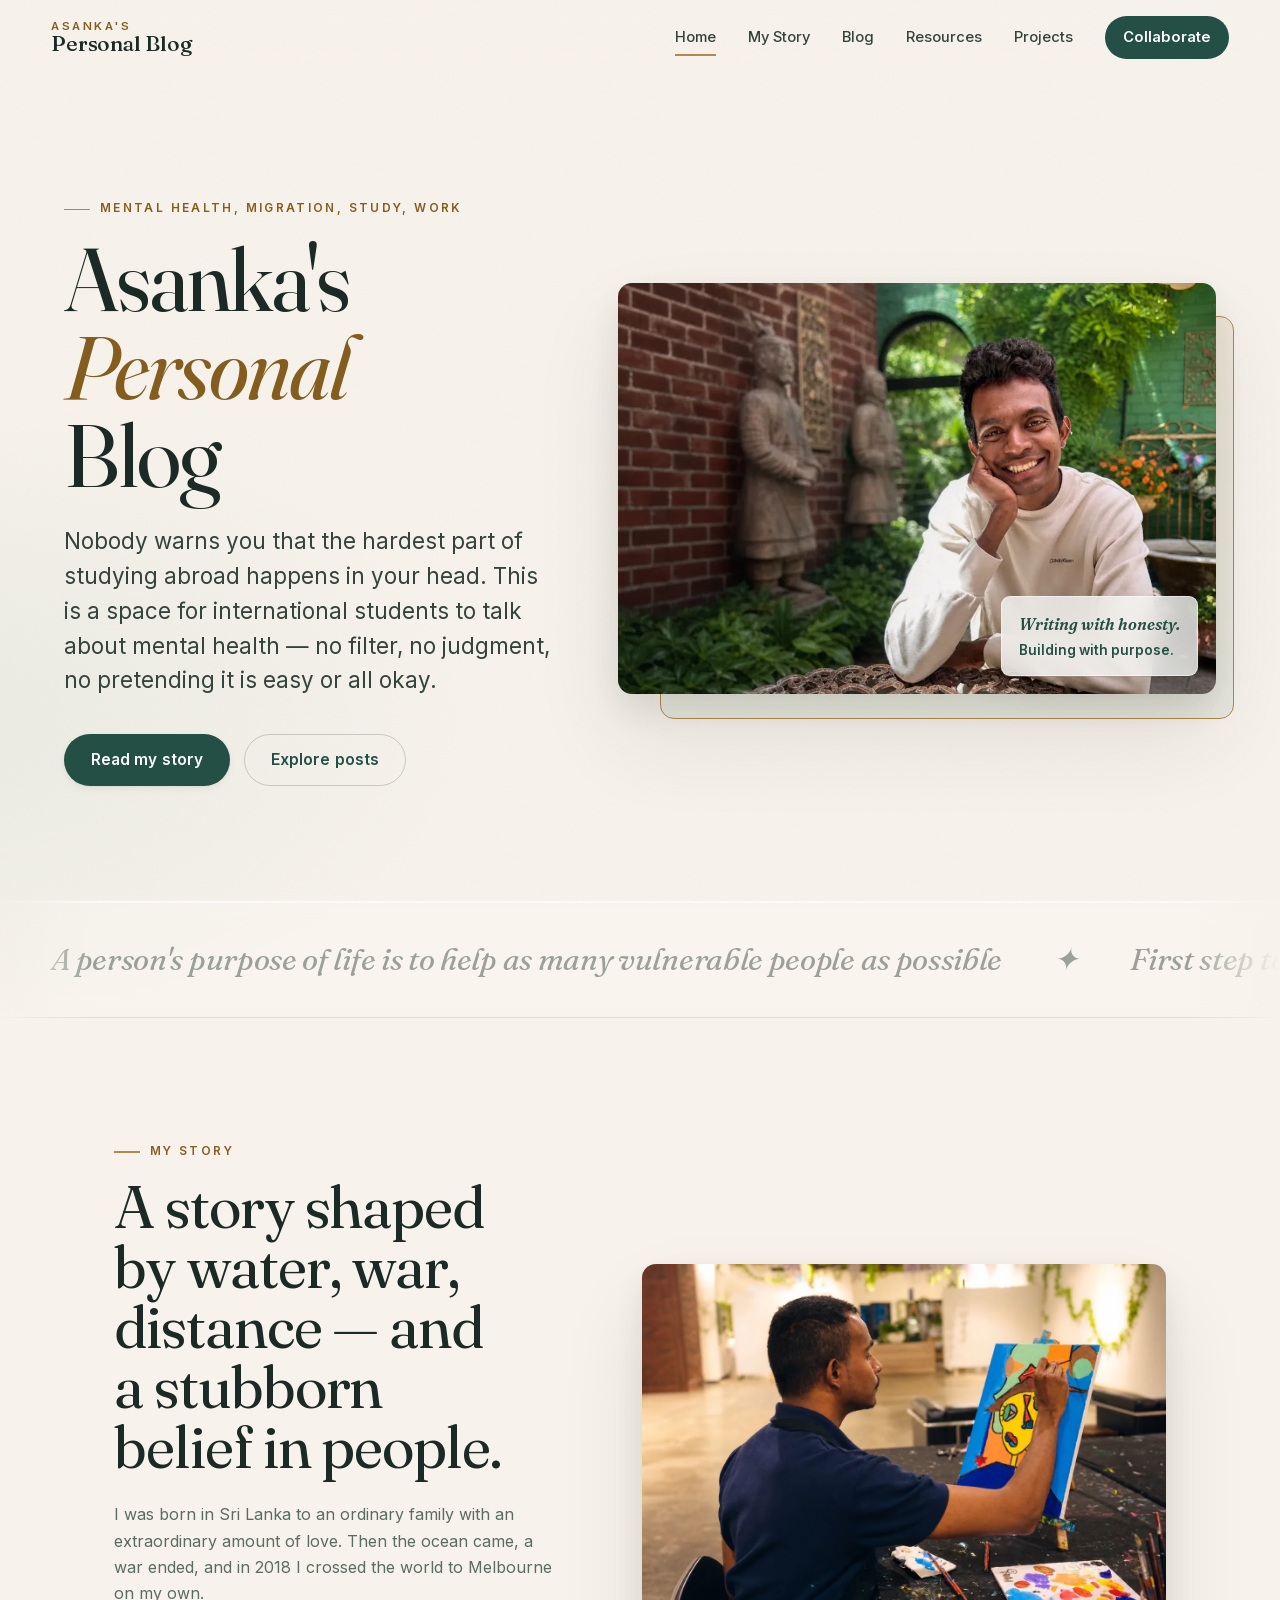
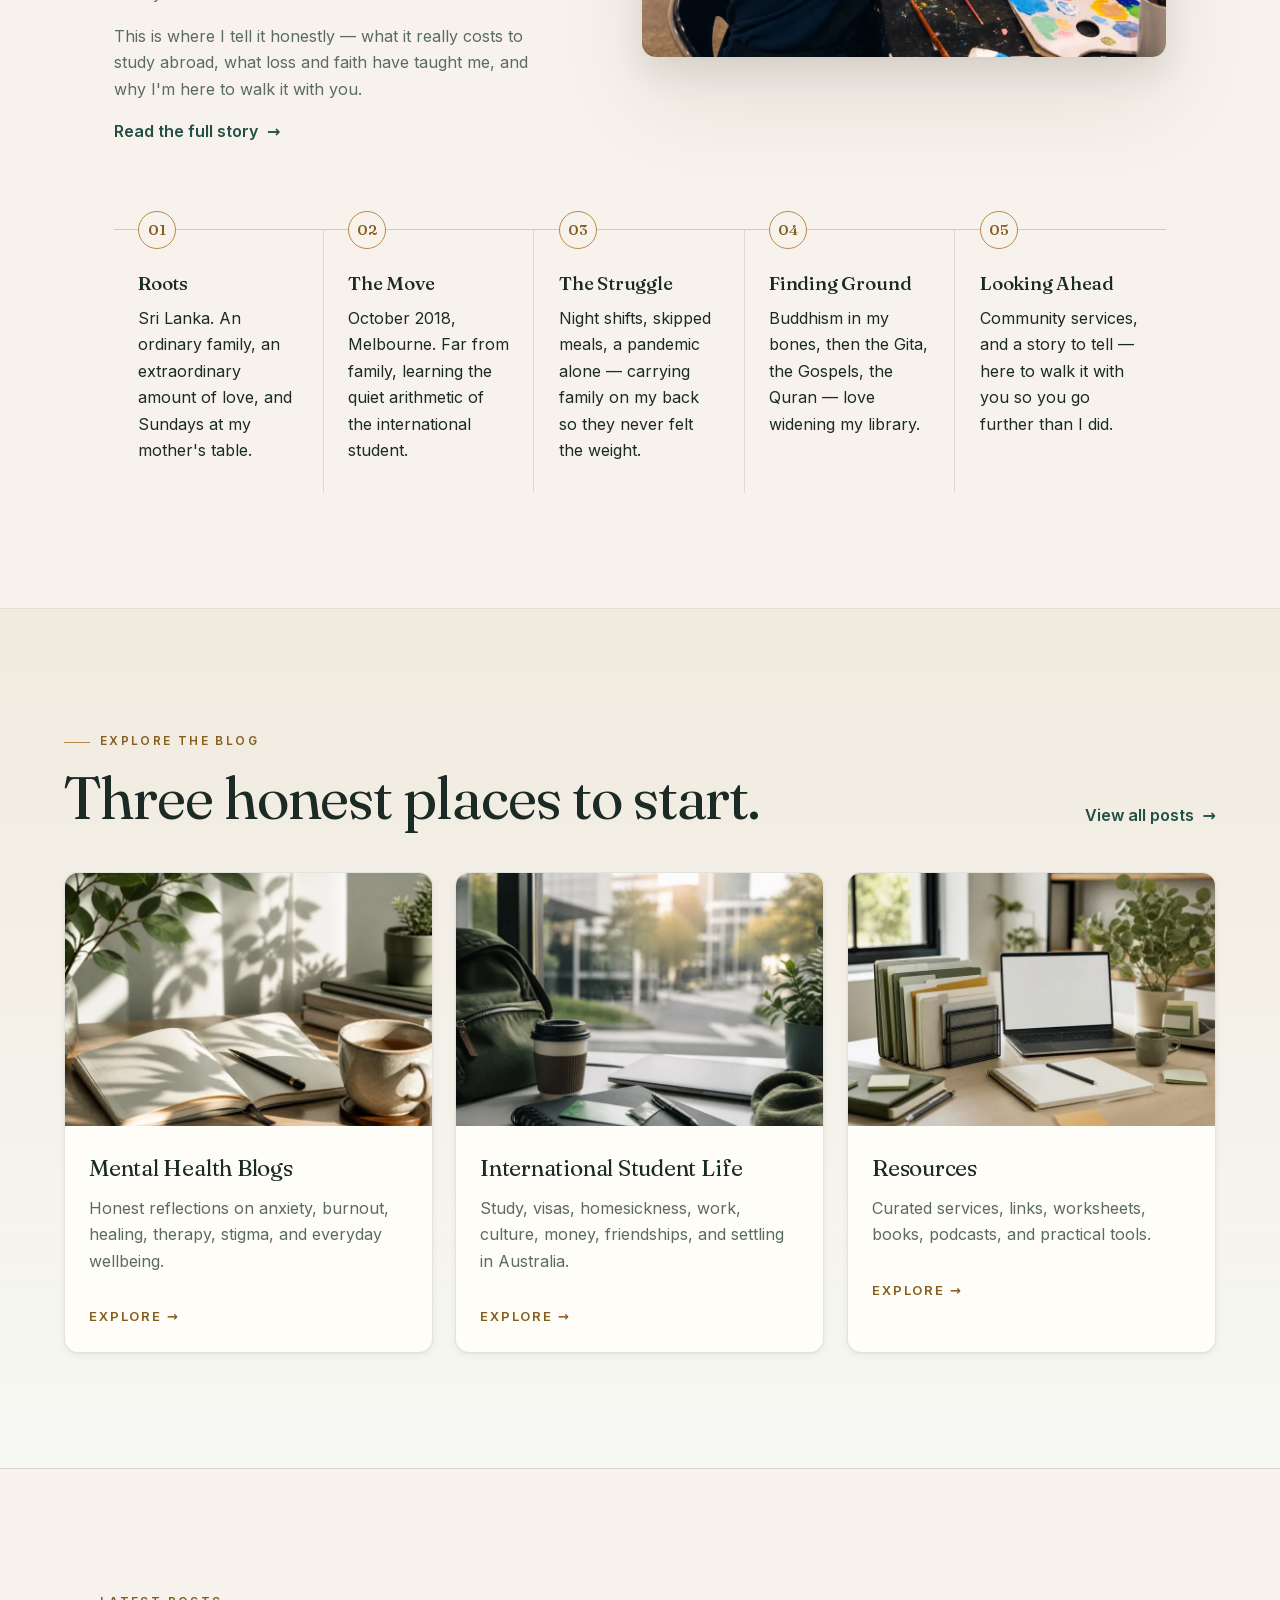
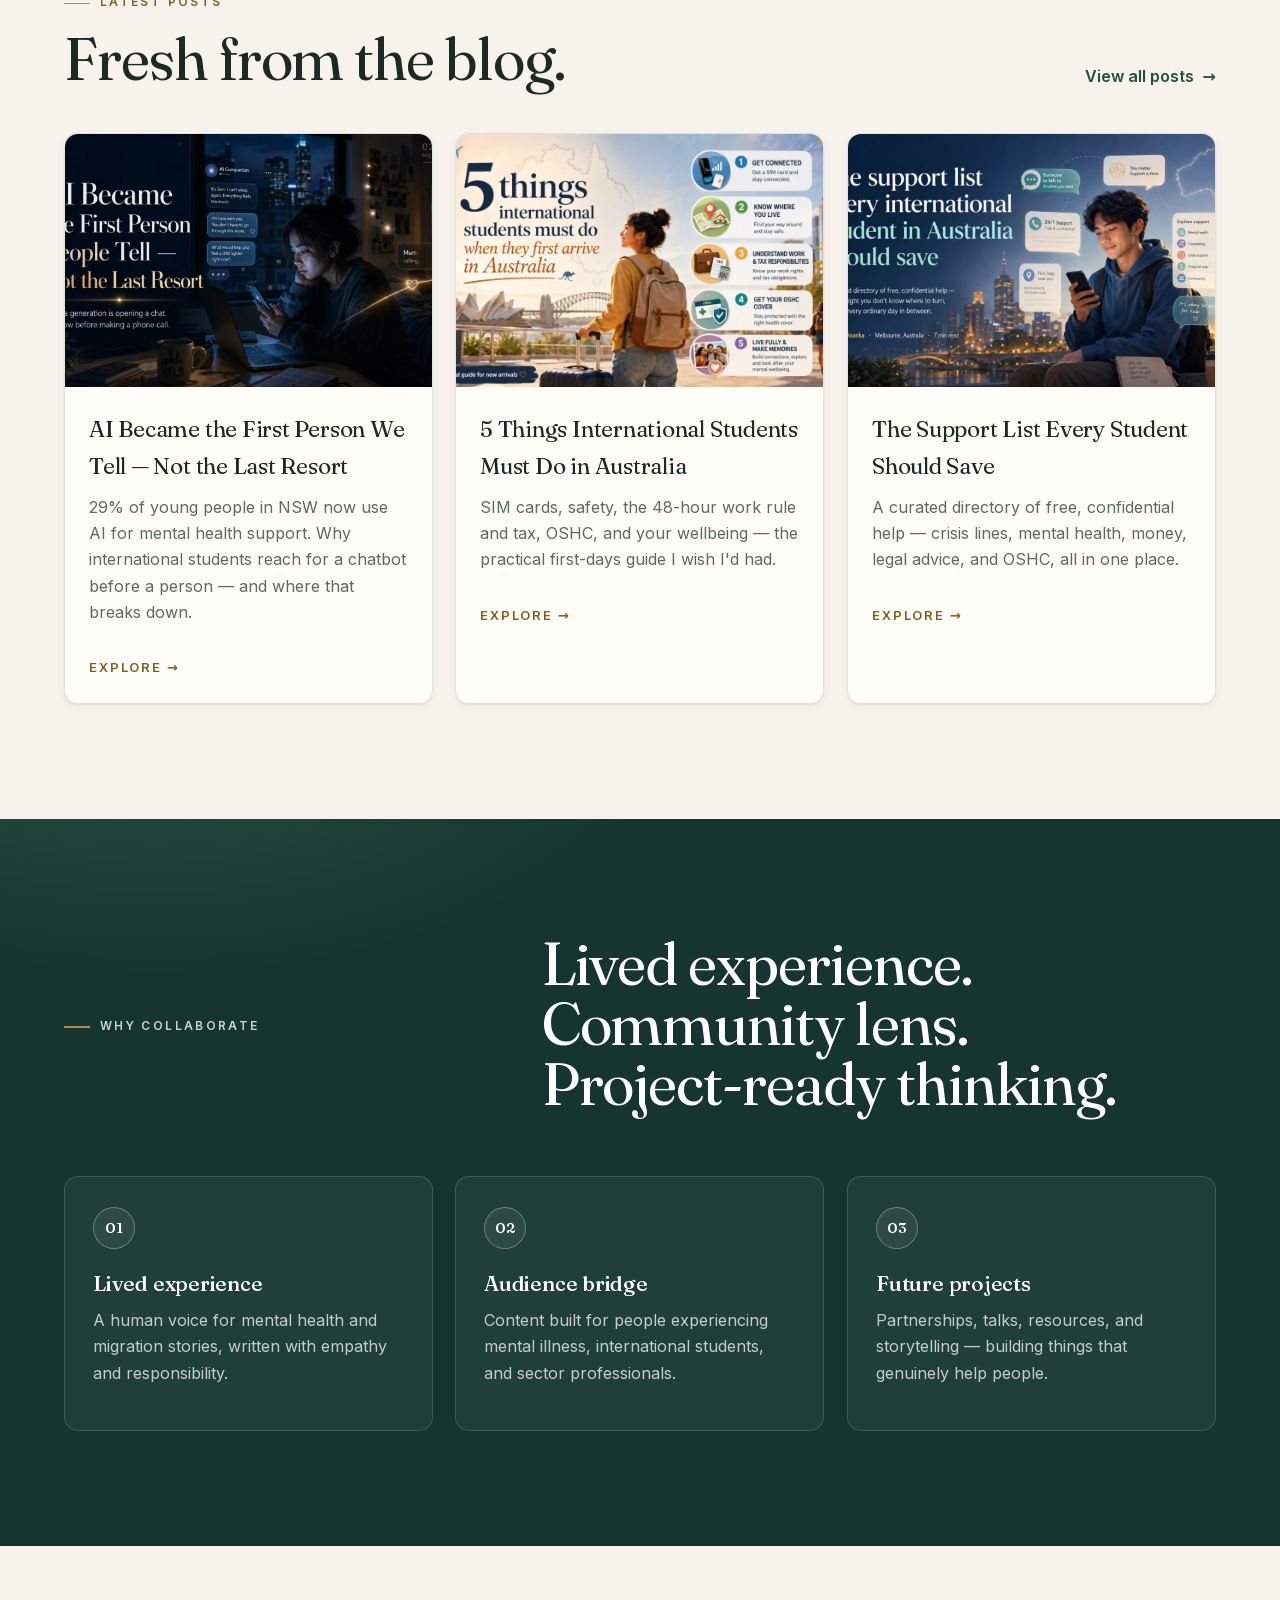
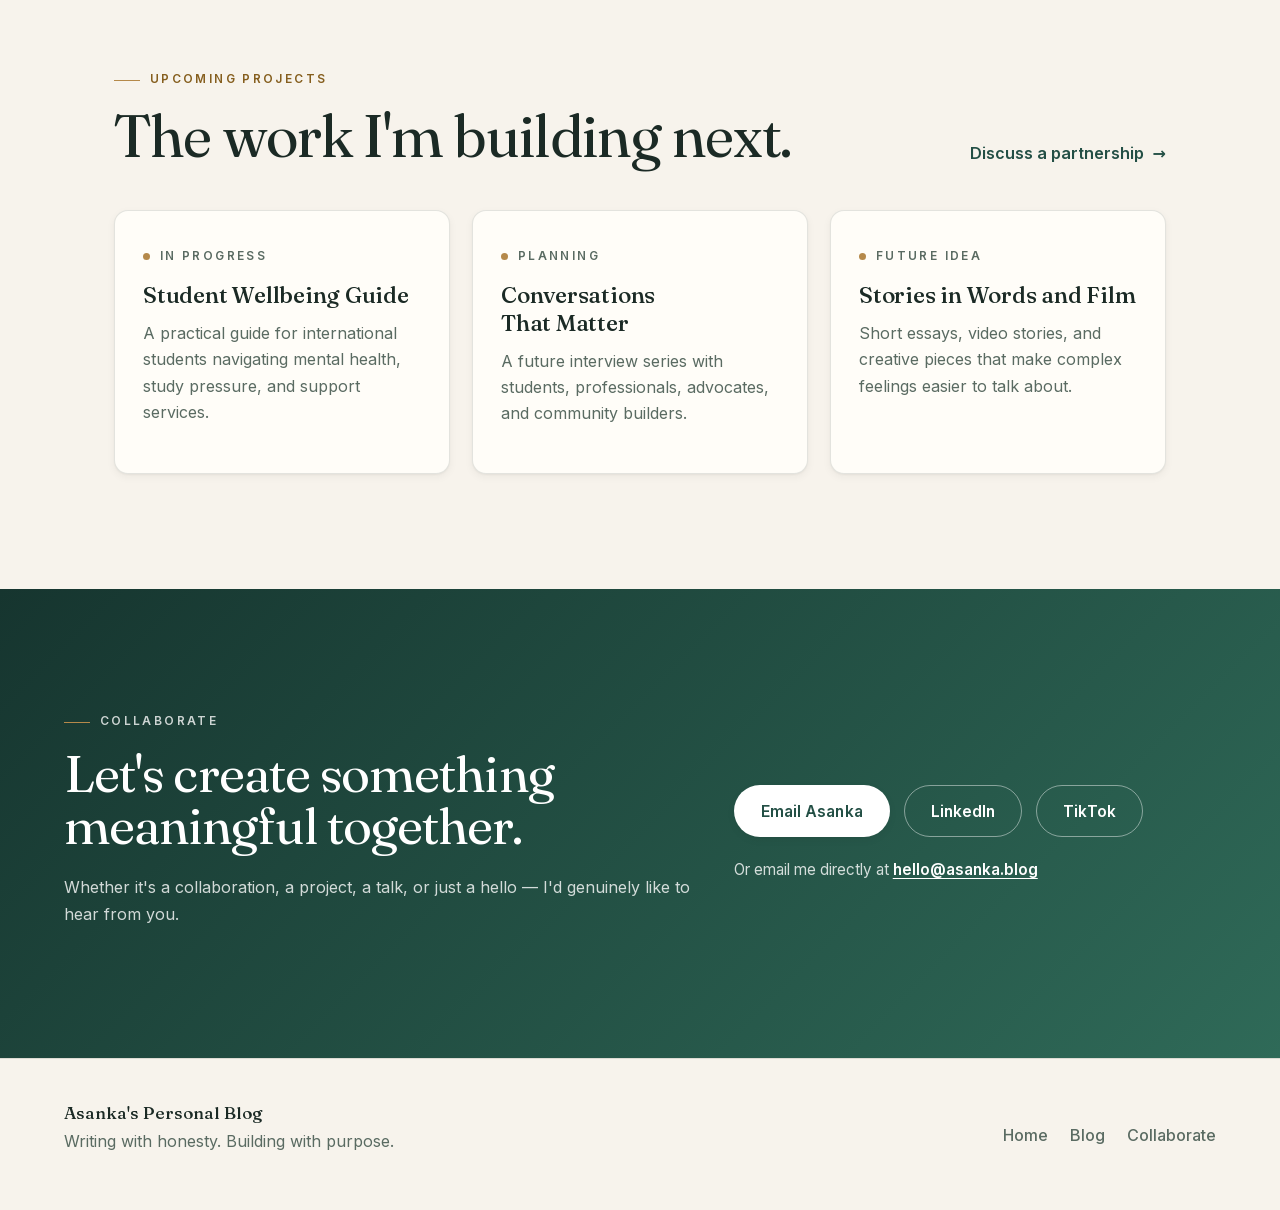
==== commit 9b662194: "fix(contact): reveal email address on homepage CTA The "Email Asanka" button is a mailto: link, so i" ====
--- a/index.html
+++ b/index.html
@@ -332,6 +332,7 @@
             <a class="button light" href="mailto:hello@asanka.blog?subject=Hello%20Asanka">Email Asanka</a>
             <a class="button outline-light" href="https://www.linkedin.com/in/asanka-tharindu-b76039268/" rel="me noopener" target="_blank">LinkedIn</a>
             <a class="button outline-light" href="https://www.tiktok.com/@asanka.tharindu" rel="me noopener" target="_blank">TikTok</a>
+            <p class="cta-email">Or email me directly at <a href="mailto:hello@asanka.blog?subject=Hello%20Asanka">hello@asanka.blog</a></p>
           </div>
         </div>
       </section>
--- a/styles.min.css
+++ b/styles.min.css
@@ -1 +1 @@
-@font-face{font-family:"Fraunces";font-style:normal;font-weight:300 600;font-display:swap;src:url("assets/fonts/fraunces-var-latin.woff2") format("woff2");unicode-range:U+0000-00FF,U+0131,U+0152-0153,U+02BB-02BC,U+02C6,U+02DA,U+02DC,U+0304,U+0308,U+0329,U+2000-206F,U+20AC,U+2122,U+2191,U+2193,U+2212,U+2215,U+FEFF,U+FFFD}@font-face{font-family:"Fraunces";font-style:italic;font-weight:300 600;font-display:swap;src:url("assets/fonts/fraunces-var-italic-latin.woff2") format("woff2");unicode-range:U+0000-00FF,U+0131,U+0152-0153,U+02BB-02BC,U+02C6,U+02DA,U+02DC,U+0304,U+0308,U+0329,U+2000-206F,U+20AC,U+2122,U+2191,U+2193,U+2212,U+2215,U+FEFF,U+FFFD}@font-face{font-family:"Inter";font-style:normal;font-weight:400 700;font-display:swap;src:url("assets/fonts/inter-var-latin.woff2") format("woff2");unicode-range:U+0000-00FF,U+0131,U+0152-0153,U+02BB-02BC,U+02C6,U+02DA,U+02DC,U+0304,U+0308,U+0329,U+2000-206F,U+20AC,U+2122,U+2191,U+2193,U+2212,U+2215,U+FEFF,U+FFFD}:root{--paper:#f7f3ec;--paper-2:#f1eadf;--surface:#fffdf8;--ink:#1b2a25;--muted:#5a6b62;--soft:#34433c;--forest:#234f45;--forest-deep:#16352f;--leaf:#4f8a73;--gold:#b5894a;--gold-ink:#855e1e;--white:#ffffff;--line:rgba(27,42,37,0.12);--line-strong:rgba(27,42,37,0.2);--shadow-sm:0 1px 2px rgba(46,38,18,0.05),0 3px 8px rgba(46,38,18,0.05);--shadow-md:0 8px 20px rgba(46,38,18,0.08),0 20px 44px rgba(46,38,18,0.06);--shadow-lg:0 14px 34px rgba(46,38,18,0.1),0 44px 90px rgba(46,38,18,0.09);--radius:14px;--radius-sm:9px;--radius-lg:24px;--max:1180px;--ease:cubic-bezier(0.22,1,0.36,1);--font-display:"Fraunces",Georgia,"Times New Roman",serif;--font-sans:"Inter",ui-sans-serif,system-ui,-apple-system,BlinkMacSystemFont,"Segoe UI",sans-serif}*{box-sizing:border-box}html{scroll-behavior:smooth}body{margin:0;color:var(--ink);background:radial-gradient(1200px 620px at 88% -8%,rgba(181,137,74,0.1),transparent 60%),radial-gradient(1000px 560px at -6% 12%,rgba(79,138,115,0.08),transparent 55%),var(--paper);font-family:var(--font-sans);font-size:1rem;line-height:1.65;overflow-x:hidden;text-rendering:optimizeLegibility;-webkit-font-smoothing:antialiased}img{display:block;width:100%;height:auto}a{color:inherit;text-decoration:none}button,input,textarea{font:inherit}::selection{background:rgba(181,137,74,0.26);color:var(--ink)}:focus-visible{outline:2px solid var(--forest);outline-offset:3px;border-radius:3px}.button:focus-visible,.nav-cta:focus-visible,.filter-button:focus-visible{outline:2px solid var(--ink);outline-offset:3px}.grain{position:fixed;inset:0;z-index:60;pointer-events:none;opacity:0.05;mix-blend-mode:multiply;background-image:url("data:image/svg+xml,%3Csvg xmlns='http://www.w3.org/2000/svg' width='220' height='220'%3E%3Cfilter id='n'%3E%3CfeTurbulence type='fractalNoise' baseFrequency='0.82' numOctaves='2' stitchTiles='stitch'/%3E%3C/filter%3E%3Crect width='100%25' height='100%25' filter='url(%23n)'/%3E%3C/svg%3E")}.scroll-progress{position:fixed;top:0;left:0;height:2px;width:100%;z-index:50;transform:scaleX(var(--progress,0));transform-origin:0 50%;background:linear-gradient(90deg,var(--leaf),var(--gold));will-change:transform}.skip-link{position:fixed;left:16px;top:12px;z-index:80;padding:10px 14px;border-radius:var(--radius-sm);background:var(--ink);color:var(--white);transform:translateY(-160%);transition:transform 200ms var(--ease)}.skip-link:focus{transform:translateY(0)}.site-header{position:sticky;top:0;z-index:40;display:flex;align-items:center;justify-content:space-between;min-height:76px;padding:16px clamp(20px,4vw,56px);background:rgba(247,243,236,0.72);backdrop-filter:blur(14px) saturate(120%);border-bottom:1px solid transparent;transition:background 280ms ease,border-color 280ms ease,box-shadow 280ms ease,min-height 280ms ease}.site-header.is-scrolled{min-height:64px;background:rgba(247,243,236,0.9);border-bottom-color:var(--line);box-shadow:0 10px 30px rgba(46,38,18,0.06)}.brand{display:grid;line-height:1.04}.brand span{font-family:var(--font-sans);font-size:0.72rem;font-weight:600;letter-spacing:0.22em;text-transform:uppercase;color:var(--gold-ink)}.brand strong{font-family:var(--font-display);font-optical-sizing:auto;font-size:1.32rem;font-weight:500;letter-spacing:-0.01em}.site-nav{display:flex;align-items:center;gap:clamp(16px,2.6vw,32px);color:var(--soft);font-size:0.92rem;font-weight:500}.site-nav a{position:relative;padding:8px 0;transition:color 180ms ease}.site-nav a:hover,.site-nav a:focus-visible{color:var(--ink)}.site-nav a::after{position:absolute;left:0;bottom:2px;width:100%;height:1.5px;background:var(--gold);content:"";transform:scaleX(0);transform-origin:right;transition:transform 280ms var(--ease)}.site-nav a:hover::after,.site-nav a:focus-visible::after,.site-nav a[aria-current="page"]::after{transform:scaleX(1);transform-origin:left}.nav-cta{padding:9px 18px !important;border-radius:999px;background:var(--forest);color:var(--white) !important;font-weight:600;transition:transform 200ms var(--ease),box-shadow 200ms var(--ease),background 200ms ease}.nav-cta::after{display:none}.nav-cta:hover,.nav-cta:focus-visible{transform:translateY(-1px);background:var(--forest-deep);box-shadow:var(--shadow-md)}.nav-toggle{display:none;width:46px;height:46px;border:1px solid var(--line-strong);border-radius:var(--radius-sm);background:var(--surface);cursor:pointer}.nav-toggle span:not(.sr-only){display:block;width:19px;height:1.6px;margin:4px auto;background:var(--ink);transition:transform 200ms var(--ease),opacity 200ms ease}.sr-only{position:absolute;width:1px;height:1px;overflow:hidden;clip:rect(0,0,0,0);white-space:nowrap}.eyebrow,.section-kicker,.status,.post-meta{display:inline-flex;align-items:center;gap:10px;margin:0 0 16px;color:var(--gold-ink);font-size:0.74rem;font-weight:600;letter-spacing:0.2em;text-transform:uppercase}.eyebrow::before,.section-kicker::before{width:26px;height:1.5px;background:var(--gold);content:""}h1,h2,h3{font-family:var(--font-display);font-optical-sizing:auto;font-weight:400;text-wrap:balance}h1,h2,h3,p{margin-top:0}h1{margin-bottom:26px;font-size:clamp(3.1rem,7vw,6.6rem);line-height:0.98;letter-spacing:-0.022em}h2{margin-bottom:22px;font-size:clamp(2.2rem,4.6vw,4.1rem);line-height:1.02;letter-spacing:-0.018em}h3{margin-bottom:10px;color:var(--ink);font-size:1.32rem;font-weight:500;line-height:1.22;letter-spacing:-0.01em}.accent{font-style:italic;color:var(--gold-ink);font-variation-settings:"SOFT" 40}.lead{max-width:640px;color:var(--soft);font-size:clamp(1.12rem,1.8vw,1.4rem);line-height:1.55}.hero-actions,.cta-actions{display:flex;flex-wrap:wrap;gap:14px;margin-top:36px}.button{display:inline-flex;align-items:center;justify-content:center;gap:9px;min-height:52px;padding:0 26px;border:1px solid transparent;border-radius:999px;font-size:0.96rem;font-weight:600;letter-spacing:0.005em;transition:transform 200ms var(--ease),box-shadow 200ms var(--ease),background 200ms ease,color 200ms ease,border-color 200ms ease}.button:hover,.button:focus-visible{transform:translateY(-2px)}.primary{background:var(--forest);color:var(--white);box-shadow:var(--shadow-sm)}.primary:hover,.primary:focus-visible{background:var(--forest-deep);box-shadow:var(--shadow-md)}.ghost{border-color:var(--line-strong);background:transparent;color:var(--forest)}.ghost:hover,.ghost:focus-visible{border-color:var(--forest);background:var(--surface);box-shadow:var(--shadow-sm)}.light{background:var(--white);color:var(--forest);box-shadow:var(--shadow-sm)}.light:hover,.light:focus-visible{box-shadow:var(--shadow-md)}.outline-light{border-color:rgba(255,255,255,0.45);color:var(--white)}.outline-light:hover,.outline-light:focus-visible{border-color:var(--white);background:rgba(255,255,255,0.08)}.text-link{display:inline-flex;align-items:center;gap:9px;color:var(--forest);font-weight:600}.text-link::after{content:"→";transition:transform 220ms var(--ease)}.text-link:hover::after,.text-link:focus-visible::after{transform:translateX(5px)}.section-pad{padding:clamp(72px,9vw,128px) clamp(20px,5vw,64px)}section[id]{scroll-margin-top:96px}.soft-band{position:relative;max-width:none;background:linear-gradient(180deg,var(--paper-2),rgba(247,251,248,0.6));border-top:1px solid var(--line);border-bottom:1px solid var(--line)}.section-heading{display:flex;align-items:end;justify-content:space-between;gap:28px;max-width:var(--max);margin:0 auto 44px}.section-heading h2{max-width:760px;margin-bottom:0}.hero{display:grid;grid-template-columns:minmax(0,0.9fr) minmax(420px,1.1fr);align-items:center;gap:clamp(28px,5vw,76px);max-width:1320px;min-height:calc(100vh - 76px);margin:0 auto}.hero-copy{max-width:660px}.hero h1 span{display:block}.hero h1 span:nth-child(2){font-style:italic;color:var(--gold-ink);font-variation-settings:"SOFT" 60,"WONK" 1}.hero-media{position:relative;isolation:isolate}.hero-media::before{position:absolute;inset:8% -3% -6% 7%;z-index:-1;border:1px solid var(--gold);border-radius:var(--radius);background:linear-gradient(180deg,rgba(181,137,74,0.1),rgba(79,138,115,0.08));content:""}.media-frame{overflow:hidden;border-radius:var(--radius);box-shadow:var(--shadow-lg)}.media-frame img{aspect-ratio:16 / 11;object-fit:cover;transform:scale(1.06) translateY(var(--py,0px));transition:transform 900ms var(--ease);will-change:transform}.hero-note{position:absolute;right:18px;bottom:18px;display:grid;gap:2px;padding:14px 17px;border:1px solid rgba(255,255,255,0.5);border-radius:var(--radius-sm);background:rgba(251,253,251,0.78);color:var(--forest);font-size:0.85rem;font-weight:600;backdrop-filter:blur(14px);box-shadow:var(--shadow-md)}.hero-note span:first-child{font-family:var(--font-display);font-style:italic;font-size:1rem}.marquee{position:relative;overflow:hidden;max-width:none;margin:0;padding:clamp(20px,2.8vw,32px) 0;background:rgba(255,255,255,0.14);backdrop-filter:blur(9px) saturate(116%);-webkit-backdrop-filter:blur(9px) saturate(116%);border-top:1px solid rgba(255,255,255,0.55);border-bottom:1px solid var(--line);box-shadow:inset 0 1px 0 rgba(255,255,255,0.45);-webkit-mask-image:linear-gradient(90deg,transparent,#000 7%,#000 93%,transparent);mask-image:linear-gradient(90deg,transparent,#000 7%,#000 93%,transparent)}.marquee-track{display:flex;width:max-content;animation:marquee-scroll 32s linear infinite}.marquee:hover .marquee-track{animation-play-state:paused}.marquee-group{display:flex;flex:0 0 auto;align-items:center;gap:clamp(30px,4vw,60px);padding-left:clamp(30px,4vw,60px);white-space:nowrap}.marquee-group span{font-family:var(--font-display);font-style:italic;font-weight:400;font-size:clamp(1.25rem,2.4vw,2rem);letter-spacing:-0.01em;color:rgba(27,42,37,0.42)}.marquee-sep{font-family:var(--font-sans);font-style:normal;font-size:0.78em;color:rgba(181,137,74,0.78)}@keyframes marquee-scroll{from{transform:translateX(0)}to{transform:translateX(-50%)}}.story,.projects,.blog-topic{max-width:var(--max);margin:0 auto}.story-grid{display:grid;grid-template-columns:minmax(0,0.86fr) minmax(380px,1fr);gap:clamp(32px,6vw,78px);align-items:center}.story-copy p,.project-card p,.proof-card p,.post-card p,.topic-card p{color:var(--muted)}.story-copy h2{margin-bottom:24px}.story-photo{overflow:hidden;border-radius:var(--radius);box-shadow:var(--shadow-lg)}.story-photo img{aspect-ratio:4 / 3;object-fit:cover;transition:transform 900ms var(--ease)}.story-photo:hover img{transform:scale(1.05)}.timeline{display:grid;grid-template-columns:repeat(5,minmax(0,1fr));margin-top:clamp(56px,7vw,84px);border-top:1px solid var(--line-strong)}.timeline-card{position:relative;min-height:210px;padding:42px 24px 14px;border-right:1px solid var(--line);transition:background 300ms ease}.timeline-card:last-child{border-right:none}.timeline-card:hover{background:linear-gradient(180deg,rgba(181,137,74,0.07),transparent)}.timeline-card span,.proof-card span{position:absolute;top:-19px;left:24px;display:inline-flex;align-items:center;justify-content:center;width:38px;height:38px;border:1px solid var(--gold);border-radius:999px;background:var(--paper);color:var(--gold-ink);font-family:var(--font-display);font-size:0.95rem;font-weight:500;transition:background 300ms ease,color 300ms ease,transform 300ms var(--ease)}.timeline-card:hover span{background:var(--gold);color:var(--white);transform:translateY(-3px)}.timeline-card h3{font-size:1.18rem}.topic-grid,.proof-grid,.project-list,.post-grid{display:grid;grid-template-columns:repeat(3,minmax(0,1fr));gap:22px;max-width:var(--max);margin:0 auto}.topic-card{overflow:hidden;border:1px solid var(--line);border-radius:var(--radius);background:var(--surface);box-shadow:var(--shadow-sm);transition:transform 320ms var(--ease),box-shadow 320ms var(--ease),border-color 320ms ease}.topic-card:hover,.topic-card:focus-visible{transform:translateY(-6px);border-color:rgba(181,137,74,0.42);box-shadow:var(--shadow-lg)}.topic-card img{aspect-ratio:16 / 11;object-fit:cover;transition:transform 700ms var(--ease)}.topic-card:hover img{transform:scale(1.06)}.topic-card span{display:block;padding:24px 24px 0;font-family:var(--font-display);font-size:1.42rem;letter-spacing:-0.01em}.topic-card p{padding:8px 24px 0}.topic-card::after{content:"Explore →";display:block;padding:16px 24px 24px;color:var(--gold-ink);font-size:0.82rem;font-weight:600;letter-spacing:0.14em;text-transform:uppercase;transition:transform 240ms var(--ease)}.topic-card:hover::after{transform:translateX(5px)}.collab-strip{position:relative;overflow:hidden;background:radial-gradient(900px 500px at 12% -20%,rgba(79,138,115,0.35),transparent 60%),var(--forest-deep);color:var(--white)}.collab-strip .section-kicker,.collab-strip h2,.cta .section-kicker,.cta h2{color:var(--white)}.collab-strip .section-kicker,.cta .section-kicker{color:rgba(255,255,255,0.78)}.collab-strip .section-kicker::before,.cta .section-kicker::before{background:var(--gold)}.strip-title,.proof-grid{max-width:var(--max);margin-right:auto;margin-left:auto}.strip-title{display:grid;grid-template-columns:minmax(0,0.8fr) minmax(0,1.2fr);gap:28px;margin-bottom:40px}.proof-card{position:relative;padding:30px 28px 28px;border:1px solid rgba(255,255,255,0.14);border-radius:var(--radius);background:rgba(255,255,255,0.05);backdrop-filter:blur(6px);transition:transform 300ms var(--ease),background 300ms ease,border-color 300ms ease}.proof-card:hover{transform:translateY(-5px);background:rgba(255,255,255,0.09);border-color:rgba(181,137,74,0.5)}.proof-card span{position:static;display:inline-flex;margin-bottom:22px;width:42px;height:42px;border-color:rgba(255,255,255,0.3);background:rgba(255,255,255,0.06);color:var(--white)}.proof-card:hover span{background:var(--gold);border-color:var(--gold)}.proof-card h3,.proof-card p{color:var(--white)}.proof-card p{color:rgba(255,255,255,0.74)}.project-card,.post-card{padding:30px 28px;border:1px solid var(--line);border-radius:var(--radius);background:var(--surface);box-shadow:var(--shadow-sm);transition:transform 320ms var(--ease),box-shadow 320ms var(--ease),border-color 320ms ease}.project-card:hover,.post-card:hover{transform:translateY(-5px);border-color:rgba(181,137,74,0.4);box-shadow:var(--shadow-lg)}.status,.post-meta{color:var(--gold-ink)}.status::before{width:7px;height:7px;border-radius:999px;background:var(--gold);content:""}.project-card h3{font-size:1.42rem}.cta{background:linear-gradient(135deg,var(--forest-deep),#2f6a58)}.cta-panel{display:flex;align-items:center;justify-content:space-between;gap:34px;max-width:var(--max);margin:0 auto;color:var(--white)}.cta-panel h2{font-size:clamp(2.2rem,4vw,3.6rem)}.cta-panel p{max-width:640px;color:rgba(255,255,255,0.8)}.site-footer{display:flex;align-items:center;justify-content:space-between;gap:28px;padding:40px clamp(20px,5vw,64px);border-top:1px solid var(--line);color:var(--muted)}.site-footer strong{font-family:var(--font-display);font-weight:500;font-size:1.08rem;color:var(--ink)}.site-footer div{display:flex;gap:22px;flex-wrap:wrap}.site-footer a{position:relative;font-weight:500;transition:color 180ms ease}.site-footer a:hover{color:var(--forest)}.blog-hero{display:grid;grid-template-columns:minmax(0,1fr) 360px;gap:clamp(30px,6vw,78px);align-items:end;max-width:var(--max);margin:0 auto}.blog-hero h1{max-width:920px;font-size:clamp(2.8rem,5.6vw,6rem)}.filter-panel{padding:26px;border:1px solid var(--line);border-radius:var(--radius);background:var(--surface);box-shadow:var(--shadow-md)}.filter-panel p{display:flex;align-items:center;gap:10px;margin-bottom:16px;color:var(--gold-ink);font-size:0.74rem;font-weight:600;letter-spacing:0.2em;text-transform:uppercase}.filter-panel p::before{width:22px;height:1.5px;background:var(--gold);content:""}.filter-buttons{display:flex;flex-wrap:wrap;gap:9px}.filter-button{min-height:44px;padding:0 18px;border:1px solid var(--line-strong);border-radius:999px;background:transparent;color:var(--forest);font-weight:500;cursor:pointer;transition:background 200ms ease,color 200ms ease,transform 200ms var(--ease),border-color 200ms ease}.filter-button:hover,.filter-button:focus-visible,.filter-button.active{background:var(--forest);border-color:var(--forest);color:var(--white);transform:translateY(-1px)}.topic-thumb{width:min(220px,30vw);aspect-ratio:16 / 11;object-fit:cover;border-radius:var(--radius);box-shadow:var(--shadow-md)}.post-card{display:grid;align-content:start}.post-card h3{font-size:1.3rem}.post-card a{margin-top:16px;display:inline-flex;align-items:center;gap:8px;color:var(--forest);font-weight:600;font-size:0.92rem}.post-card a::after{content:"→";transition:transform 220ms var(--ease)}.post-card:hover a::after{transform:translateX(5px)}.blog-topic.is-hidden{display:none}.post-empty{max-width:var(--max);margin:0 auto;padding:clamp(40px,6vw,64px) 28px;border:1px dashed var(--line-strong);border-radius:var(--radius);background:var(--surface);color:var(--muted);font-family:var(--font-display);font-style:italic;font-size:clamp(1.1rem,1.6vw,1.35rem);text-align:center}.resource-note{max-width:var(--max);margin:32px auto 0;padding:22px 26px;border:1px solid var(--line);border-left:3px solid var(--gold);border-radius:var(--radius-sm);background:var(--surface);color:var(--muted)}.resource-note strong{color:var(--ink)}.reveal{opacity:0;transform:translateY(26px);transition:opacity 760ms var(--ease),transform 760ms var(--ease);transition-delay:var(--delay,0ms);will-change:opacity,transform}.reveal.is-visible{opacity:1;transform:translateY(0)}@media (prefers-reduced-motion:reduce){*,*::before,*::after{scroll-behavior:auto !important;animation-duration:0.01ms !important;animation-iteration-count:1 !important;transition-duration:0.01ms !important}.reveal{opacity:1;transform:none}.media-frame img{transform:scale(1.02)}.marquee-track{animation:none}}@media (max-width:980px){.nav-toggle{position:absolute;top:15px;right:18px;z-index:12;display:block}.site-nav{position:fixed;inset:76px 16px auto;display:grid;gap:6px;padding:18px;border:1px solid var(--line);border-radius:var(--radius);background:var(--surface);box-shadow:var(--shadow-lg);transform:translateY(-12px);opacity:0;pointer-events:none;transition:opacity 200ms ease,transform 220ms var(--ease)}.nav-cta{justify-self:start}.site-nav a{min-height:44px;display:flex;align-items:center}.site-nav a:not(.nav-cta){padding-top:11px;padding-bottom:11px}body.nav-open .site-nav{transform:translateY(0);opacity:1;pointer-events:auto}body.nav-open .nav-toggle span:nth-child(1){transform:translateY(5.6px) rotate(45deg)}body.nav-open .nav-toggle span:nth-child(2){opacity:0}body.nav-open .nav-toggle span:nth-child(3){transform:translateY(-5.6px) rotate(-45deg)}.hero,.story-grid,.blog-hero,.strip-title,.cta-panel{grid-template-columns:1fr}.hero{min-height:auto;padding-top:clamp(40px,8vw,70px)}.cta-panel{align-items:start}.topic-grid,.proof-grid,.project-list,.post-grid{grid-template-columns:1fr 1fr}.timeline{grid-template-columns:1fr 1fr;border-top:none}.timeline-card{border-top:1px solid var(--line-strong);border-right:1px solid var(--line)}.timeline-card:nth-child(2n){border-right:none}.timeline-card:last-child{border-right:none}}@media (max-width:640px){.site-header,main{width:100vw;max-width:100vw}h1{font-size:clamp(2.7rem,12vw,3.4rem)}h2{font-size:2.15rem}.section-pad{padding:64px 18px}.hero,.hero-copy,.lead{max-width:calc(100vw - 36px)}.site-header{min-height:66px;padding:12px 18px}.site-header.is-scrolled{min-height:60px}.site-nav{inset:66px 16px auto}.hero-media::before{inset:6% -2% -5% 5%}.hero-note{right:12px;bottom:12px;padding:11px 13px}.media-frame img{aspect-ratio:4 / 5;object-position:58% center}.section-heading,.site-footer,.cta-panel{display:grid;gap:18px}.topic-grid,.proof-grid,.project-list,.post-grid,.timeline{grid-template-columns:1fr}.timeline-card{min-height:0;padding:40px 20px 20px;border-right:none}.topic-thumb{width:100%}}.story-article{padding-bottom:clamp(48px,7vw,96px)}.article-head{max-width:820px;margin:0 auto;text-align:center;padding-bottom:clamp(26px,4vw,44px)}.article-head .eyebrow{justify-content:center}.article-head h1{margin-bottom:22px;font-size:clamp(3rem,7vw,6rem)}.story-hook{margin:-8px 0 20px;font-family:var(--font-display);font-style:italic;font-weight:400;font-size:clamp(1.5rem,3.5vw,2.4rem);color:var(--gold-ink)}.article-standfirst{margin:0 auto}.article-meta{display:flex;flex-wrap:wrap;justify-content:center;align-items:center;gap:10px 18px;margin:28px 0 0;color:var(--muted);font-size:0.76rem;font-weight:600;letter-spacing:0.14em;text-transform:uppercase}.article-meta span{display:inline-flex;align-items:center;gap:18px}.article-meta span:not(:last-child)::after{content:"";width:4px;height:4px;border-radius:999px;background:var(--gold)}.article-hero{max-width:1080px;margin:0 auto clamp(44px,6vw,76px);padding:0 clamp(20px,5vw,64px)}.article-hero .media-frame img{aspect-ratio:16 / 9;transform:scale(1.05) translateY(var(--py,0px))}.article-hero figcaption{margin-top:16px;color:var(--muted);font-style:italic;font-size:0.92rem;text-align:center}.article-hero.is-media-contain{max-width:680px}.article-hero.is-media-contain .media-frame img{aspect-ratio:auto;transform:none;width:100%;height:auto}.article-body{max-width:700px;margin:0 auto;padding:0 clamp(20px,5vw,28px)}.article-body p{margin:0 0 1.5em;color:var(--soft);font-size:clamp(1.12rem,1.4vw,1.24rem);line-height:1.85}.article-body p a,.article-body li a,.faq-block p a{color:var(--forest);font-weight:500;text-decoration:underline;text-decoration-thickness:1px;text-underline-offset:3px;transition:color 160ms ease}.article-body p a:hover,.article-body li a:hover,.faq-block p a:hover{color:var(--forest-deep)}.article-body ul{max-width:700px;margin:0 auto 1.5em;padding-left:1.3em}.article-body li{margin:0 0 0.7em;color:var(--soft);font-size:clamp(1.12rem,1.4vw,1.24rem);line-height:1.7}.article-body li::marker{color:var(--gold)}.article-body p.has-dropcap::first-letter{float:left;margin:0.04em 0.12em 0 0;font-family:var(--font-display);font-size:4.4em;line-height:0.74;font-weight:500;color:var(--forest)}.article-body p.article-lead-line{font-family:var(--font-display);font-style:italic;text-align:center;color:var(--ink);font-size:clamp(1.5rem,2.6vw,2.1rem);line-height:1.25;margin:clamp(30px,4vw,48px) auto}.article-body p.story-statement,.article-body p.story-closing{font-family:var(--font-display);text-align:center;color:var(--ink);line-height:1.2;letter-spacing:-0.012em;max-width:760px;text-wrap:balance}.article-body p.story-statement{font-size:clamp(1.7rem,3.1vw,2.5rem);margin:clamp(36px,5vw,60px) auto}.article-body p.story-closing{position:relative;font-size:clamp(2rem,3.8vw,3.1rem);margin:clamp(44px,6vw,72px) auto 0;padding-top:clamp(36px,5vw,52px)}.story-closing::before{position:absolute;top:0;left:50%;width:56px;height:2px;transform:translateX(-50%);background:var(--gold);content:""}.story-statement .accent,.story-closing .accent{display:inline}.article-cta{max-width:700px;margin:clamp(52px,7vw,92px) auto 0;padding:clamp(34px,4.5vw,52px);border:1px solid var(--line);border-radius:var(--radius);background:var(--surface);box-shadow:var(--shadow-md);text-align:center}.article-cta .section-kicker{justify-content:center;color:var(--gold-ink)}.article-cta h2{font-size:clamp(1.9rem,3.2vw,2.6rem);margin-bottom:14px}.article-cta p{max-width:520px;margin:0 auto;color:var(--muted)}.article-cta .cta-actions{justify-content:center;margin-top:30px}.faq-block{margin-top:clamp(40px,6vw,64px);padding-top:clamp(28px,4vw,40px);border-top:1px solid var(--line)}.faq-block h2{font-size:clamp(1.8rem,3vw,2.4rem)}.faq-block h3{margin-top:26px;font-size:1.18rem}.faq-block p{margin:8px 0 0;color:var(--soft)}.page-notice{max-width:680px;margin:0 auto;text-align:center}.page-notice .eyebrow,.page-notice .hero-actions{justify-content:center}.page-notice .lead{margin-left:auto;margin-right:auto}@media (max-width:640px){.article-body p.has-dropcap::first-letter{font-size:3.6em}.article-meta{gap:8px 14px}.article-head h1{font-size:clamp(2.5rem,11vw,3rem)}.blog-hero h1{font-size:clamp(2.5rem,10vw,3rem)}.article-hero{padding:0 18px}.article-hero .media-frame img{aspect-ratio:4 / 3}}+@font-face{font-family:"Fraunces";font-style:normal;font-weight:300 600;font-display:swap;src:url("assets/fonts/fraunces-var-latin.woff2") format("woff2");unicode-range:U+0000-00FF,U+0131,U+0152-0153,U+02BB-02BC,U+02C6,U+02DA,U+02DC,U+0304,U+0308,U+0329,U+2000-206F,U+20AC,U+2122,U+2191,U+2193,U+2212,U+2215,U+FEFF,U+FFFD}@font-face{font-family:"Fraunces";font-style:italic;font-weight:300 600;font-display:swap;src:url("assets/fonts/fraunces-var-italic-latin.woff2") format("woff2");unicode-range:U+0000-00FF,U+0131,U+0152-0153,U+02BB-02BC,U+02C6,U+02DA,U+02DC,U+0304,U+0308,U+0329,U+2000-206F,U+20AC,U+2122,U+2191,U+2193,U+2212,U+2215,U+FEFF,U+FFFD}@font-face{font-family:"Inter";font-style:normal;font-weight:400 700;font-display:swap;src:url("assets/fonts/inter-var-latin.woff2") format("woff2");unicode-range:U+0000-00FF,U+0131,U+0152-0153,U+02BB-02BC,U+02C6,U+02DA,U+02DC,U+0304,U+0308,U+0329,U+2000-206F,U+20AC,U+2122,U+2191,U+2193,U+2212,U+2215,U+FEFF,U+FFFD}:root{--paper:#f7f3ec;--paper-2:#f1eadf;--surface:#fffdf8;--ink:#1b2a25;--muted:#5a6b62;--soft:#34433c;--forest:#234f45;--forest-deep:#16352f;--leaf:#4f8a73;--gold:#b5894a;--gold-ink:#855e1e;--white:#ffffff;--line:rgba(27,42,37,0.12);--line-strong:rgba(27,42,37,0.2);--shadow-sm:0 1px 2px rgba(46,38,18,0.05),0 3px 8px rgba(46,38,18,0.05);--shadow-md:0 8px 20px rgba(46,38,18,0.08),0 20px 44px rgba(46,38,18,0.06);--shadow-lg:0 14px 34px rgba(46,38,18,0.1),0 44px 90px rgba(46,38,18,0.09);--radius:14px;--radius-sm:9px;--radius-lg:24px;--max:1180px;--ease:cubic-bezier(0.22,1,0.36,1);--font-display:"Fraunces",Georgia,"Times New Roman",serif;--font-sans:"Inter",ui-sans-serif,system-ui,-apple-system,BlinkMacSystemFont,"Segoe UI",sans-serif}*{box-sizing:border-box}html{scroll-behavior:smooth}body{margin:0;color:var(--ink);background:radial-gradient(1200px 620px at 88% -8%,rgba(181,137,74,0.1),transparent 60%),radial-gradient(1000px 560px at -6% 12%,rgba(79,138,115,0.08),transparent 55%),var(--paper);font-family:var(--font-sans);font-size:1rem;line-height:1.65;overflow-x:hidden;text-rendering:optimizeLegibility;-webkit-font-smoothing:antialiased}img{display:block;width:100%;height:auto}a{color:inherit;text-decoration:none}button,input,textarea{font:inherit}::selection{background:rgba(181,137,74,0.26);color:var(--ink)}:focus-visible{outline:2px solid var(--forest);outline-offset:3px;border-radius:3px}.button:focus-visible,.nav-cta:focus-visible,.filter-button:focus-visible{outline:2px solid var(--ink);outline-offset:3px}.grain{position:fixed;inset:0;z-index:60;pointer-events:none;opacity:0.05;mix-blend-mode:multiply;background-image:url("data:image/svg+xml,%3Csvg xmlns='http://www.w3.org/2000/svg' width='220' height='220'%3E%3Cfilter id='n'%3E%3CfeTurbulence type='fractalNoise' baseFrequency='0.82' numOctaves='2' stitchTiles='stitch'/%3E%3C/filter%3E%3Crect width='100%25' height='100%25' filter='url(%23n)'/%3E%3C/svg%3E")}.scroll-progress{position:fixed;top:0;left:0;height:2px;width:100%;z-index:50;transform:scaleX(var(--progress,0));transform-origin:0 50%;background:linear-gradient(90deg,var(--leaf),var(--gold));will-change:transform}.skip-link{position:fixed;left:16px;top:12px;z-index:80;padding:10px 14px;border-radius:var(--radius-sm);background:var(--ink);color:var(--white);transform:translateY(-160%);transition:transform 200ms var(--ease)}.skip-link:focus{transform:translateY(0)}.site-header{position:sticky;top:0;z-index:40;display:flex;align-items:center;justify-content:space-between;min-height:76px;padding:16px clamp(20px,4vw,56px);background:rgba(247,243,236,0.72);backdrop-filter:blur(14px) saturate(120%);border-bottom:1px solid transparent;transition:background 280ms ease,border-color 280ms ease,box-shadow 280ms ease,min-height 280ms ease}.site-header.is-scrolled{min-height:64px;background:rgba(247,243,236,0.9);border-bottom-color:var(--line);box-shadow:0 10px 30px rgba(46,38,18,0.06)}.brand{display:grid;line-height:1.04}.brand span{font-family:var(--font-sans);font-size:0.72rem;font-weight:600;letter-spacing:0.22em;text-transform:uppercase;color:var(--gold-ink)}.brand strong{font-family:var(--font-display);font-optical-sizing:auto;font-size:1.32rem;font-weight:500;letter-spacing:-0.01em}.site-nav{display:flex;align-items:center;gap:clamp(16px,2.6vw,32px);color:var(--soft);font-size:0.92rem;font-weight:500}.site-nav a{position:relative;padding:8px 0;transition:color 180ms ease}.site-nav a:hover,.site-nav a:focus-visible{color:var(--ink)}.site-nav a::after{position:absolute;left:0;bottom:2px;width:100%;height:1.5px;background:var(--gold);content:"";transform:scaleX(0);transform-origin:right;transition:transform 280ms var(--ease)}.site-nav a:hover::after,.site-nav a:focus-visible::after,.site-nav a[aria-current="page"]::after{transform:scaleX(1);transform-origin:left}.nav-cta{padding:9px 18px !important;border-radius:999px;background:var(--forest);color:var(--white) !important;font-weight:600;transition:transform 200ms var(--ease),box-shadow 200ms var(--ease),background 200ms ease}.nav-cta::after{display:none}.nav-cta:hover,.nav-cta:focus-visible{transform:translateY(-1px);background:var(--forest-deep);box-shadow:var(--shadow-md)}.nav-toggle{display:none;width:46px;height:46px;border:1px solid var(--line-strong);border-radius:var(--radius-sm);background:var(--surface);cursor:pointer}.nav-toggle span:not(.sr-only){display:block;width:19px;height:1.6px;margin:4px auto;background:var(--ink);transition:transform 200ms var(--ease),opacity 200ms ease}.sr-only{position:absolute;width:1px;height:1px;overflow:hidden;clip:rect(0,0,0,0);white-space:nowrap}.eyebrow,.section-kicker,.status,.post-meta{display:inline-flex;align-items:center;gap:10px;margin:0 0 16px;color:var(--gold-ink);font-size:0.74rem;font-weight:600;letter-spacing:0.2em;text-transform:uppercase}.eyebrow::before,.section-kicker::before{width:26px;height:1.5px;background:var(--gold);content:""}h1,h2,h3{font-family:var(--font-display);font-optical-sizing:auto;font-weight:400;text-wrap:balance}h1,h2,h3,p{margin-top:0}h1{margin-bottom:26px;font-size:clamp(3.1rem,7vw,6.6rem);line-height:0.98;letter-spacing:-0.022em}h2{margin-bottom:22px;font-size:clamp(2.2rem,4.6vw,4.1rem);line-height:1.02;letter-spacing:-0.018em}h3{margin-bottom:10px;color:var(--ink);font-size:1.32rem;font-weight:500;line-height:1.22;letter-spacing:-0.01em}.accent{font-style:italic;color:var(--gold-ink);font-variation-settings:"SOFT" 40}.lead{max-width:640px;color:var(--soft);font-size:clamp(1.12rem,1.8vw,1.4rem);line-height:1.55}.hero-actions,.cta-actions{display:flex;flex-wrap:wrap;gap:14px;margin-top:36px}.cta-email{flex-basis:100%;margin-top:6px;color:rgba(255,255,255,0.82);font-size:0.95rem}.cta-email a{color:var(--white);font-weight:600;text-decoration:underline;text-underline-offset:3px}.button{display:inline-flex;align-items:center;justify-content:center;gap:9px;min-height:52px;padding:0 26px;border:1px solid transparent;border-radius:999px;font-size:0.96rem;font-weight:600;letter-spacing:0.005em;transition:transform 200ms var(--ease),box-shadow 200ms var(--ease),background 200ms ease,color 200ms ease,border-color 200ms ease}.button:hover,.button:focus-visible{transform:translateY(-2px)}.primary{background:var(--forest);color:var(--white);box-shadow:var(--shadow-sm)}.primary:hover,.primary:focus-visible{background:var(--forest-deep);box-shadow:var(--shadow-md)}.ghost{border-color:var(--line-strong);background:transparent;color:var(--forest)}.ghost:hover,.ghost:focus-visible{border-color:var(--forest);background:var(--surface);box-shadow:var(--shadow-sm)}.light{background:var(--white);color:var(--forest);box-shadow:var(--shadow-sm)}.light:hover,.light:focus-visible{box-shadow:var(--shadow-md)}.outline-light{border-color:rgba(255,255,255,0.45);color:var(--white)}.outline-light:hover,.outline-light:focus-visible{border-color:var(--white);background:rgba(255,255,255,0.08)}.text-link{display:inline-flex;align-items:center;gap:9px;color:var(--forest);font-weight:600}.text-link::after{content:"→";transition:transform 220ms var(--ease)}.text-link:hover::after,.text-link:focus-visible::after{transform:translateX(5px)}.section-pad{padding:clamp(72px,9vw,128px) clamp(20px,5vw,64px)}section[id]{scroll-margin-top:96px}.soft-band{position:relative;max-width:none;background:linear-gradient(180deg,var(--paper-2),rgba(247,251,248,0.6));border-top:1px solid var(--line);border-bottom:1px solid var(--line)}.section-heading{display:flex;align-items:end;justify-content:space-between;gap:28px;max-width:var(--max);margin:0 auto 44px}.section-heading h2{max-width:760px;margin-bottom:0}.hero{display:grid;grid-template-columns:minmax(0,0.9fr) minmax(420px,1.1fr);align-items:center;gap:clamp(28px,5vw,76px);max-width:1320px;min-height:calc(100vh - 76px);margin:0 auto}.hero-copy{max-width:660px}.hero h1 span{display:block}.hero h1 span:nth-child(2){font-style:italic;color:var(--gold-ink);font-variation-settings:"SOFT" 60,"WONK" 1}.hero-media{position:relative;isolation:isolate}.hero-media::before{position:absolute;inset:8% -3% -6% 7%;z-index:-1;border:1px solid var(--gold);border-radius:var(--radius);background:linear-gradient(180deg,rgba(181,137,74,0.1),rgba(79,138,115,0.08));content:""}.media-frame{overflow:hidden;border-radius:var(--radius);box-shadow:var(--shadow-lg)}.media-frame img{aspect-ratio:16 / 11;object-fit:cover;transform:scale(1.06) translateY(var(--py,0px));transition:transform 900ms var(--ease);will-change:transform}.hero-note{position:absolute;right:18px;bottom:18px;display:grid;gap:2px;padding:14px 17px;border:1px solid rgba(255,255,255,0.5);border-radius:var(--radius-sm);background:rgba(251,253,251,0.78);color:var(--forest);font-size:0.85rem;font-weight:600;backdrop-filter:blur(14px);box-shadow:var(--shadow-md)}.hero-note span:first-child{font-family:var(--font-display);font-style:italic;font-size:1rem}.marquee{position:relative;overflow:hidden;max-width:none;margin:0;padding:clamp(20px,2.8vw,32px) 0;background:rgba(255,255,255,0.14);backdrop-filter:blur(9px) saturate(116%);-webkit-backdrop-filter:blur(9px) saturate(116%);border-top:1px solid rgba(255,255,255,0.55);border-bottom:1px solid var(--line);box-shadow:inset 0 1px 0 rgba(255,255,255,0.45);-webkit-mask-image:linear-gradient(90deg,transparent,#000 7%,#000 93%,transparent);mask-image:linear-gradient(90deg,transparent,#000 7%,#000 93%,transparent)}.marquee-track{display:flex;width:max-content;animation:marquee-scroll 32s linear infinite}.marquee:hover .marquee-track{animation-play-state:paused}.marquee-group{display:flex;flex:0 0 auto;align-items:center;gap:clamp(30px,4vw,60px);padding-left:clamp(30px,4vw,60px);white-space:nowrap}.marquee-group span{font-family:var(--font-display);font-style:italic;font-weight:400;font-size:clamp(1.25rem,2.4vw,2rem);letter-spacing:-0.01em;color:rgba(27,42,37,0.42)}.marquee-sep{font-family:var(--font-sans);font-style:normal;font-size:0.78em;color:rgba(181,137,74,0.78)}@keyframes marquee-scroll{from{transform:translateX(0)}to{transform:translateX(-50%)}}.story,.projects,.blog-topic{max-width:var(--max);margin:0 auto}.story-grid{display:grid;grid-template-columns:minmax(0,0.86fr) minmax(380px,1fr);gap:clamp(32px,6vw,78px);align-items:center}.story-copy p,.project-card p,.proof-card p,.post-card p,.topic-card p{color:var(--muted)}.story-copy h2{margin-bottom:24px}.story-photo{overflow:hidden;border-radius:var(--radius);box-shadow:var(--shadow-lg)}.story-photo img{aspect-ratio:4 / 3;object-fit:cover;transition:transform 900ms var(--ease)}.story-photo:hover img{transform:scale(1.05)}.timeline{display:grid;grid-template-columns:repeat(5,minmax(0,1fr));margin-top:clamp(56px,7vw,84px);border-top:1px solid var(--line-strong)}.timeline-card{position:relative;min-height:210px;padding:42px 24px 14px;border-right:1px solid var(--line);transition:background 300ms ease}.timeline-card:last-child{border-right:none}.timeline-card:hover{background:linear-gradient(180deg,rgba(181,137,74,0.07),transparent)}.timeline-card span,.proof-card span{position:absolute;top:-19px;left:24px;display:inline-flex;align-items:center;justify-content:center;width:38px;height:38px;border:1px solid var(--gold);border-radius:999px;background:var(--paper);color:var(--gold-ink);font-family:var(--font-display);font-size:0.95rem;font-weight:500;transition:background 300ms ease,color 300ms ease,transform 300ms var(--ease)}.timeline-card:hover span{background:var(--gold);color:var(--white);transform:translateY(-3px)}.timeline-card h3{font-size:1.18rem}.topic-grid,.proof-grid,.project-list,.post-grid{display:grid;grid-template-columns:repeat(3,minmax(0,1fr));gap:22px;max-width:var(--max);margin:0 auto}.topic-card{overflow:hidden;border:1px solid var(--line);border-radius:var(--radius);background:var(--surface);box-shadow:var(--shadow-sm);transition:transform 320ms var(--ease),box-shadow 320ms var(--ease),border-color 320ms ease}.topic-card:hover,.topic-card:focus-visible{transform:translateY(-6px);border-color:rgba(181,137,74,0.42);box-shadow:var(--shadow-lg)}.topic-card img{aspect-ratio:16 / 11;object-fit:cover;transition:transform 700ms var(--ease)}.topic-card:hover img{transform:scale(1.06)}.topic-card span{display:block;padding:24px 24px 0;font-family:var(--font-display);font-size:1.42rem;letter-spacing:-0.01em}.topic-card p{padding:8px 24px 0}.topic-card::after{content:"Explore →";display:block;padding:16px 24px 24px;color:var(--gold-ink);font-size:0.82rem;font-weight:600;letter-spacing:0.14em;text-transform:uppercase;transition:transform 240ms var(--ease)}.topic-card:hover::after{transform:translateX(5px)}.collab-strip{position:relative;overflow:hidden;background:radial-gradient(900px 500px at 12% -20%,rgba(79,138,115,0.35),transparent 60%),var(--forest-deep);color:var(--white)}.collab-strip .section-kicker,.collab-strip h2,.cta .section-kicker,.cta h2{color:var(--white)}.collab-strip .section-kicker,.cta .section-kicker{color:rgba(255,255,255,0.78)}.collab-strip .section-kicker::before,.cta .section-kicker::before{background:var(--gold)}.strip-title,.proof-grid{max-width:var(--max);margin-right:auto;margin-left:auto}.strip-title{display:grid;grid-template-columns:minmax(0,0.8fr) minmax(0,1.2fr);gap:28px;margin-bottom:40px}.proof-card{position:relative;padding:30px 28px 28px;border:1px solid rgba(255,255,255,0.14);border-radius:var(--radius);background:rgba(255,255,255,0.05);backdrop-filter:blur(6px);transition:transform 300ms var(--ease),background 300ms ease,border-color 300ms ease}.proof-card:hover{transform:translateY(-5px);background:rgba(255,255,255,0.09);border-color:rgba(181,137,74,0.5)}.proof-card span{position:static;display:inline-flex;margin-bottom:22px;width:42px;height:42px;border-color:rgba(255,255,255,0.3);background:rgba(255,255,255,0.06);color:var(--white)}.proof-card:hover span{background:var(--gold);border-color:var(--gold)}.proof-card h3,.proof-card p{color:var(--white)}.proof-card p{color:rgba(255,255,255,0.74)}.project-card,.post-card{padding:30px 28px;border:1px solid var(--line);border-radius:var(--radius);background:var(--surface);box-shadow:var(--shadow-sm);transition:transform 320ms var(--ease),box-shadow 320ms var(--ease),border-color 320ms ease}.project-card:hover,.post-card:hover{transform:translateY(-5px);border-color:rgba(181,137,74,0.4);box-shadow:var(--shadow-lg)}.status,.post-meta{color:var(--gold-ink)}.status::before{width:7px;height:7px;border-radius:999px;background:var(--gold);content:""}.project-card h3{font-size:1.42rem}.cta{background:linear-gradient(135deg,var(--forest-deep),#2f6a58)}.cta-panel{display:flex;align-items:center;justify-content:space-between;gap:34px;max-width:var(--max);margin:0 auto;color:var(--white)}.cta-panel h2{font-size:clamp(2.2rem,4vw,3.6rem)}.cta-panel p{max-width:640px;color:rgba(255,255,255,0.8)}.site-footer{display:flex;align-items:center;justify-content:space-between;gap:28px;padding:40px clamp(20px,5vw,64px);border-top:1px solid var(--line);color:var(--muted)}.site-footer strong{font-family:var(--font-display);font-weight:500;font-size:1.08rem;color:var(--ink)}.site-footer div{display:flex;gap:22px;flex-wrap:wrap}.site-footer a{position:relative;font-weight:500;transition:color 180ms ease}.site-footer a:hover{color:var(--forest)}.blog-hero{display:grid;grid-template-columns:minmax(0,1fr) 360px;gap:clamp(30px,6vw,78px);align-items:end;max-width:var(--max);margin:0 auto}.blog-hero h1{max-width:920px;font-size:clamp(2.8rem,5.6vw,6rem)}.filter-panel{padding:26px;border:1px solid var(--line);border-radius:var(--radius);background:var(--surface);box-shadow:var(--shadow-md)}.filter-panel p{display:flex;align-items:center;gap:10px;margin-bottom:16px;color:var(--gold-ink);font-size:0.74rem;font-weight:600;letter-spacing:0.2em;text-transform:uppercase}.filter-panel p::before{width:22px;height:1.5px;background:var(--gold);content:""}.filter-buttons{display:flex;flex-wrap:wrap;gap:9px}.filter-button{min-height:44px;padding:0 18px;border:1px solid var(--line-strong);border-radius:999px;background:transparent;color:var(--forest);font-weight:500;cursor:pointer;transition:background 200ms ease,color 200ms ease,transform 200ms var(--ease),border-color 200ms ease}.filter-button:hover,.filter-button:focus-visible,.filter-button.active{background:var(--forest);border-color:var(--forest);color:var(--white);transform:translateY(-1px)}.topic-thumb{width:min(220px,30vw);aspect-ratio:16 / 11;object-fit:cover;border-radius:var(--radius);box-shadow:var(--shadow-md)}.post-card{display:grid;align-content:start}.post-card h3{font-size:1.3rem}.post-card a{margin-top:16px;display:inline-flex;align-items:center;gap:8px;color:var(--forest);font-weight:600;font-size:0.92rem}.post-card a::after{content:"→";transition:transform 220ms var(--ease)}.post-card:hover a::after{transform:translateX(5px)}.blog-topic.is-hidden{display:none}.post-empty{max-width:var(--max);margin:0 auto;padding:clamp(40px,6vw,64px) 28px;border:1px dashed var(--line-strong);border-radius:var(--radius);background:var(--surface);color:var(--muted);font-family:var(--font-display);font-style:italic;font-size:clamp(1.1rem,1.6vw,1.35rem);text-align:center}.resource-note{max-width:var(--max);margin:32px auto 0;padding:22px 26px;border:1px solid var(--line);border-left:3px solid var(--gold);border-radius:var(--radius-sm);background:var(--surface);color:var(--muted)}.resource-note strong{color:var(--ink)}.reveal{opacity:0;transform:translateY(26px);transition:opacity 760ms var(--ease),transform 760ms var(--ease);transition-delay:var(--delay,0ms);will-change:opacity,transform}.reveal.is-visible{opacity:1;transform:translateY(0)}@media (prefers-reduced-motion:reduce){*,*::before,*::after{scroll-behavior:auto !important;animation-duration:0.01ms !important;animation-iteration-count:1 !important;transition-duration:0.01ms !important}.reveal{opacity:1;transform:none}.media-frame img{transform:scale(1.02)}.marquee-track{animation:none}}@media (max-width:980px){.nav-toggle{position:absolute;top:15px;right:18px;z-index:12;display:block}.site-nav{position:fixed;inset:76px 16px auto;display:grid;gap:6px;padding:18px;border:1px solid var(--line);border-radius:var(--radius);background:var(--surface);box-shadow:var(--shadow-lg);transform:translateY(-12px);opacity:0;pointer-events:none;transition:opacity 200ms ease,transform 220ms var(--ease)}.nav-cta{justify-self:start}.site-nav a{min-height:44px;display:flex;align-items:center}.site-nav a:not(.nav-cta){padding-top:11px;padding-bottom:11px}body.nav-open .site-nav{transform:translateY(0);opacity:1;pointer-events:auto}body.nav-open .nav-toggle span:nth-child(1){transform:translateY(5.6px) rotate(45deg)}body.nav-open .nav-toggle span:nth-child(2){opacity:0}body.nav-open .nav-toggle span:nth-child(3){transform:translateY(-5.6px) rotate(-45deg)}.hero,.story-grid,.blog-hero,.strip-title,.cta-panel{grid-template-columns:1fr}.hero{min-height:auto;padding-top:clamp(40px,8vw,70px)}.cta-panel{align-items:start}.topic-grid,.proof-grid,.project-list,.post-grid{grid-template-columns:1fr 1fr}.timeline{grid-template-columns:1fr 1fr;border-top:none}.timeline-card{border-top:1px solid var(--line-strong);border-right:1px solid var(--line)}.timeline-card:nth-child(2n){border-right:none}.timeline-card:last-child{border-right:none}}@media (max-width:640px){.site-header,main{width:100vw;max-width:100vw}h1{font-size:clamp(2.7rem,12vw,3.4rem)}h2{font-size:2.15rem}.section-pad{padding:64px 18px}.hero,.hero-copy,.lead{max-width:calc(100vw - 36px)}.site-header{min-height:66px;padding:12px 18px}.site-header.is-scrolled{min-height:60px}.site-nav{inset:66px 16px auto}.hero-media::before{inset:6% -2% -5% 5%}.hero-note{right:12px;bottom:12px;padding:11px 13px}.media-frame img{aspect-ratio:4 / 5;object-position:58% center}.section-heading,.site-footer,.cta-panel{display:grid;gap:18px}.topic-grid,.proof-grid,.project-list,.post-grid,.timeline{grid-template-columns:1fr}.timeline-card{min-height:0;padding:40px 20px 20px;border-right:none}.topic-thumb{width:100%}}.story-article{padding-bottom:clamp(48px,7vw,96px)}.article-head{max-width:820px;margin:0 auto;text-align:center;padding-bottom:clamp(26px,4vw,44px)}.article-head .eyebrow{justify-content:center}.article-head h1{margin-bottom:22px;font-size:clamp(3rem,7vw,6rem)}.story-hook{margin:-8px 0 20px;font-family:var(--font-display);font-style:italic;font-weight:400;font-size:clamp(1.5rem,3.5vw,2.4rem);color:var(--gold-ink)}.article-standfirst{margin:0 auto}.article-meta{display:flex;flex-wrap:wrap;justify-content:center;align-items:center;gap:10px 18px;margin:28px 0 0;color:var(--muted);font-size:0.76rem;font-weight:600;letter-spacing:0.14em;text-transform:uppercase}.article-meta span{display:inline-flex;align-items:center;gap:18px}.article-meta span:not(:last-child)::after{content:"";width:4px;height:4px;border-radius:999px;background:var(--gold)}.article-hero{max-width:1080px;margin:0 auto clamp(44px,6vw,76px);padding:0 clamp(20px,5vw,64px)}.article-hero .media-frame img{aspect-ratio:16 / 9;transform:scale(1.05) translateY(var(--py,0px))}.article-hero figcaption{margin-top:16px;color:var(--muted);font-style:italic;font-size:0.92rem;text-align:center}.article-hero.is-media-contain{max-width:680px}.article-hero.is-media-contain .media-frame img{aspect-ratio:auto;transform:none;width:100%;height:auto}.article-body{max-width:700px;margin:0 auto;padding:0 clamp(20px,5vw,28px)}.article-body p{margin:0 0 1.5em;color:var(--soft);font-size:clamp(1.12rem,1.4vw,1.24rem);line-height:1.85}.article-body p a,.article-body li a,.faq-block p a{color:var(--forest);font-weight:500;text-decoration:underline;text-decoration-thickness:1px;text-underline-offset:3px;transition:color 160ms ease}.article-body p a:hover,.article-body li a:hover,.faq-block p a:hover{color:var(--forest-deep)}.article-body ul{max-width:700px;margin:0 auto 1.5em;padding-left:1.3em}.article-body li{margin:0 0 0.7em;color:var(--soft);font-size:clamp(1.12rem,1.4vw,1.24rem);line-height:1.7}.article-body li::marker{color:var(--gold)}.article-body p.has-dropcap::first-letter{float:left;margin:0.04em 0.12em 0 0;font-family:var(--font-display);font-size:4.4em;line-height:0.74;font-weight:500;color:var(--forest)}.article-body p.article-lead-line{font-family:var(--font-display);font-style:italic;text-align:center;color:var(--ink);font-size:clamp(1.5rem,2.6vw,2.1rem);line-height:1.25;margin:clamp(30px,4vw,48px) auto}.article-body p.story-statement,.article-body p.story-closing{font-family:var(--font-display);text-align:center;color:var(--ink);line-height:1.2;letter-spacing:-0.012em;max-width:760px;text-wrap:balance}.article-body p.story-statement{font-size:clamp(1.7rem,3.1vw,2.5rem);margin:clamp(36px,5vw,60px) auto}.article-body p.story-closing{position:relative;font-size:clamp(2rem,3.8vw,3.1rem);margin:clamp(44px,6vw,72px) auto 0;padding-top:clamp(36px,5vw,52px)}.story-closing::before{position:absolute;top:0;left:50%;width:56px;height:2px;transform:translateX(-50%);background:var(--gold);content:""}.story-statement .accent,.story-closing .accent{display:inline}.article-cta{max-width:700px;margin:clamp(52px,7vw,92px) auto 0;padding:clamp(34px,4.5vw,52px);border:1px solid var(--line);border-radius:var(--radius);background:var(--surface);box-shadow:var(--shadow-md);text-align:center}.article-cta .section-kicker{justify-content:center;color:var(--gold-ink)}.article-cta h2{font-size:clamp(1.9rem,3.2vw,2.6rem);margin-bottom:14px}.article-cta p{max-width:520px;margin:0 auto;color:var(--muted)}.article-cta .cta-actions{justify-content:center;margin-top:30px}.faq-block{margin-top:clamp(40px,6vw,64px);padding-top:clamp(28px,4vw,40px);border-top:1px solid var(--line)}.faq-block h2{font-size:clamp(1.8rem,3vw,2.4rem)}.faq-block h3{margin-top:26px;font-size:1.18rem}.faq-block p{margin:8px 0 0;color:var(--soft)}.page-notice{max-width:680px;margin:0 auto;text-align:center}.page-notice .eyebrow,.page-notice .hero-actions{justify-content:center}.page-notice .lead{margin-left:auto;margin-right:auto}@media (max-width:640px){.article-body p.has-dropcap::first-letter{font-size:3.6em}.article-meta{gap:8px 14px}.article-head h1{font-size:clamp(2.5rem,11vw,3rem)}.blog-hero h1{font-size:clamp(2.5rem,10vw,3rem)}.article-hero{padding:0 18px}.article-hero .media-frame img{aspect-ratio:4 / 3}}
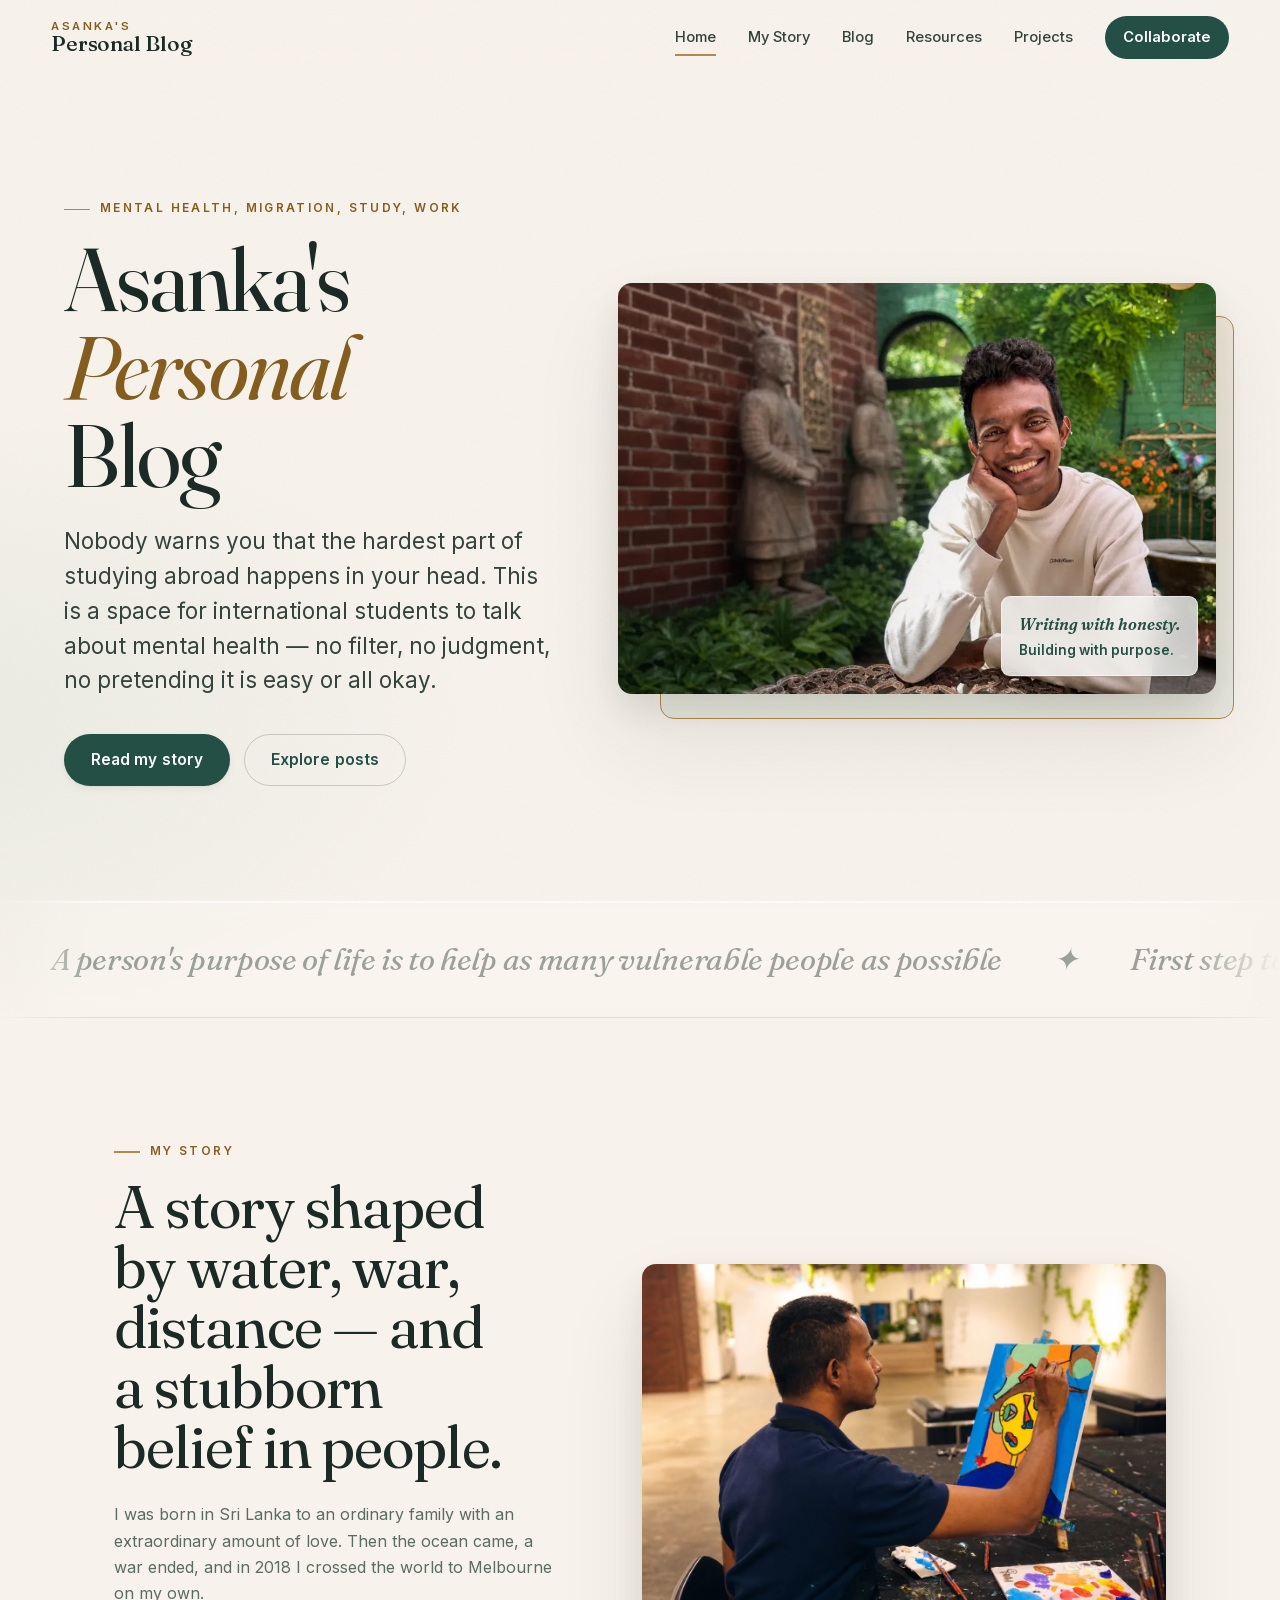
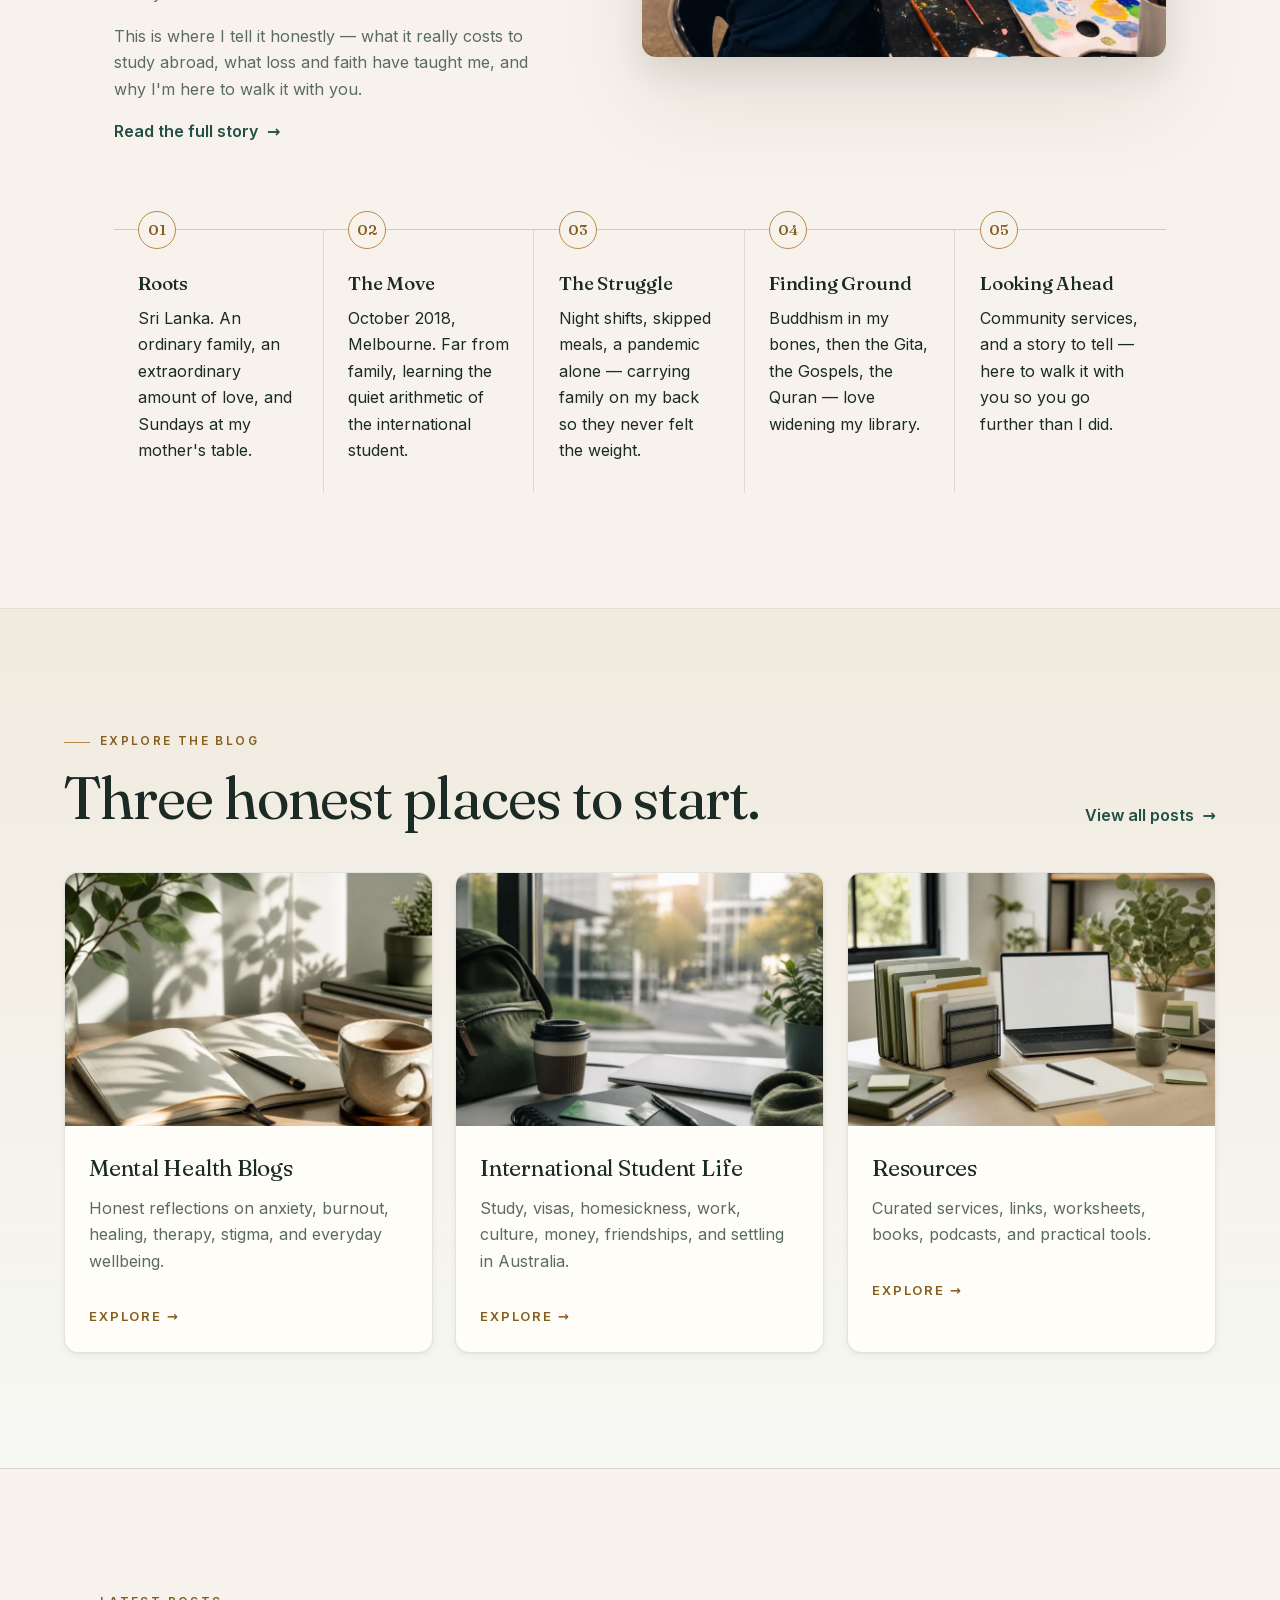
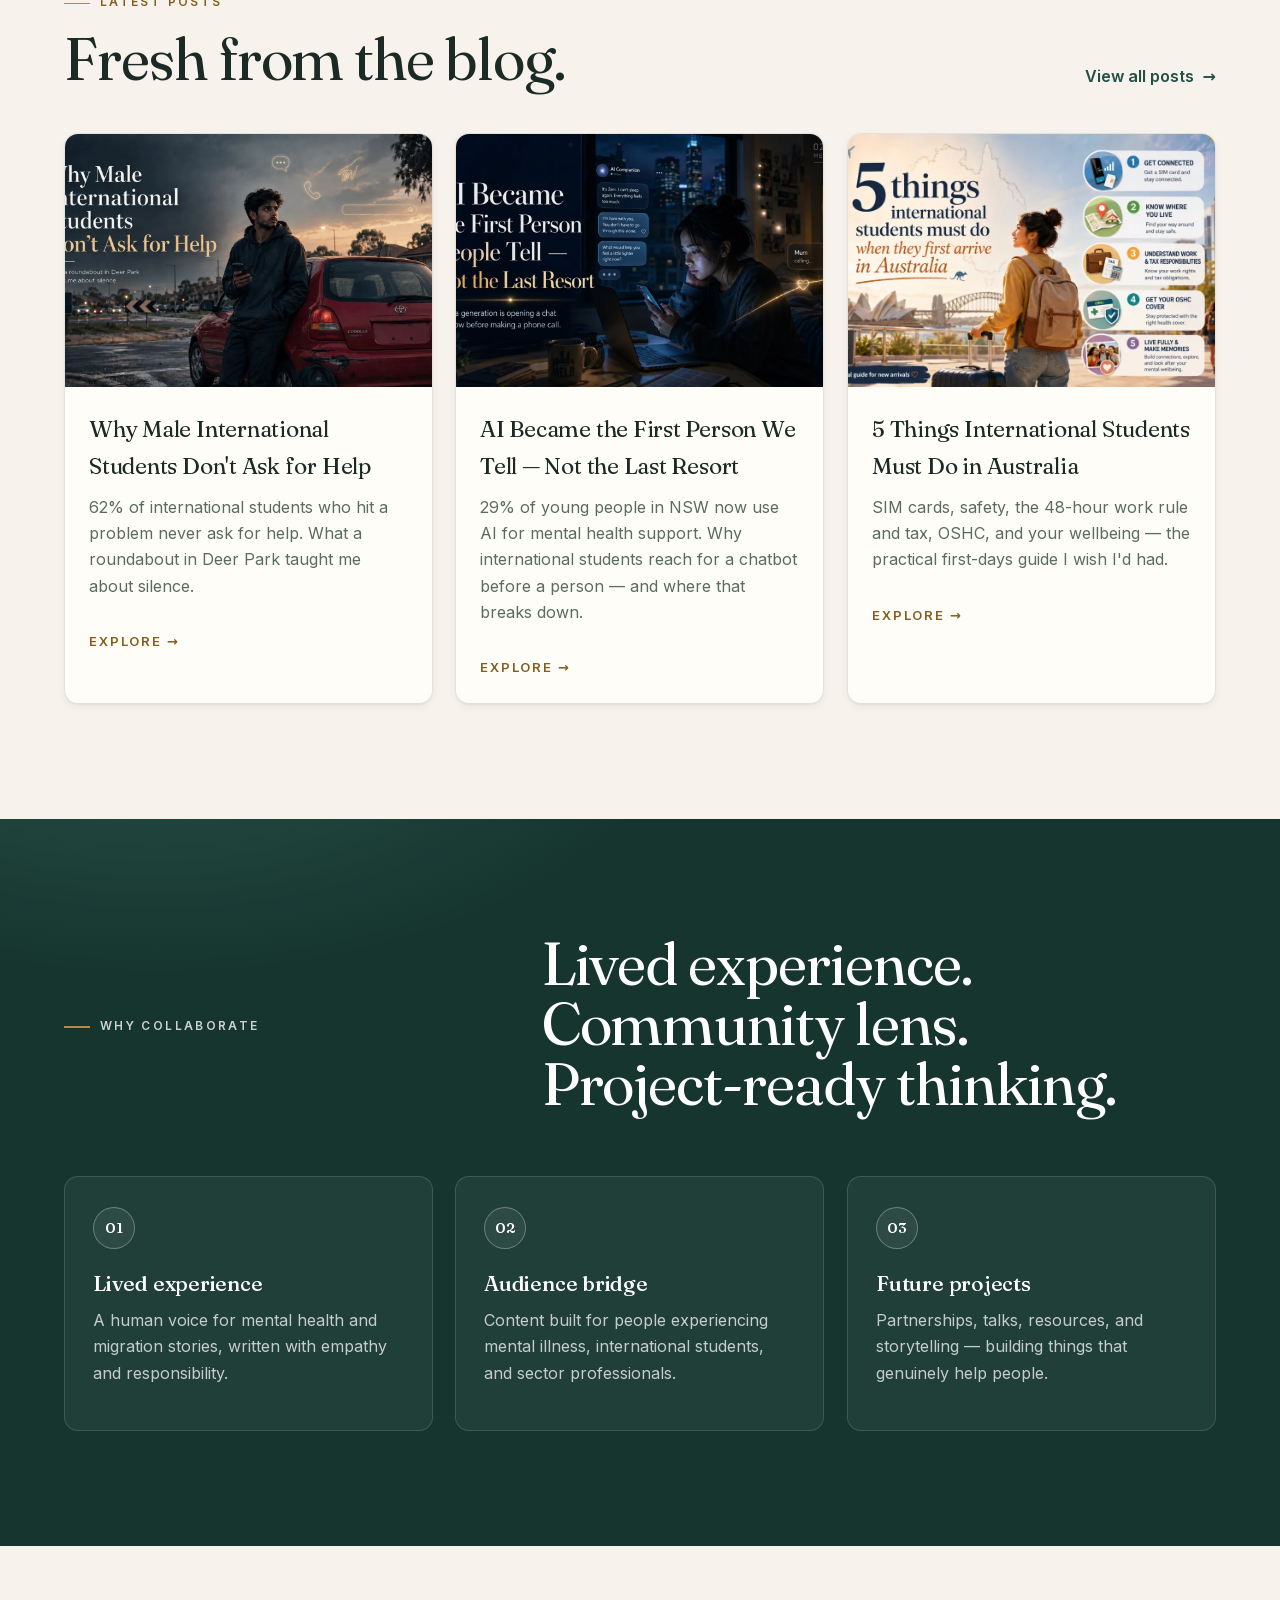
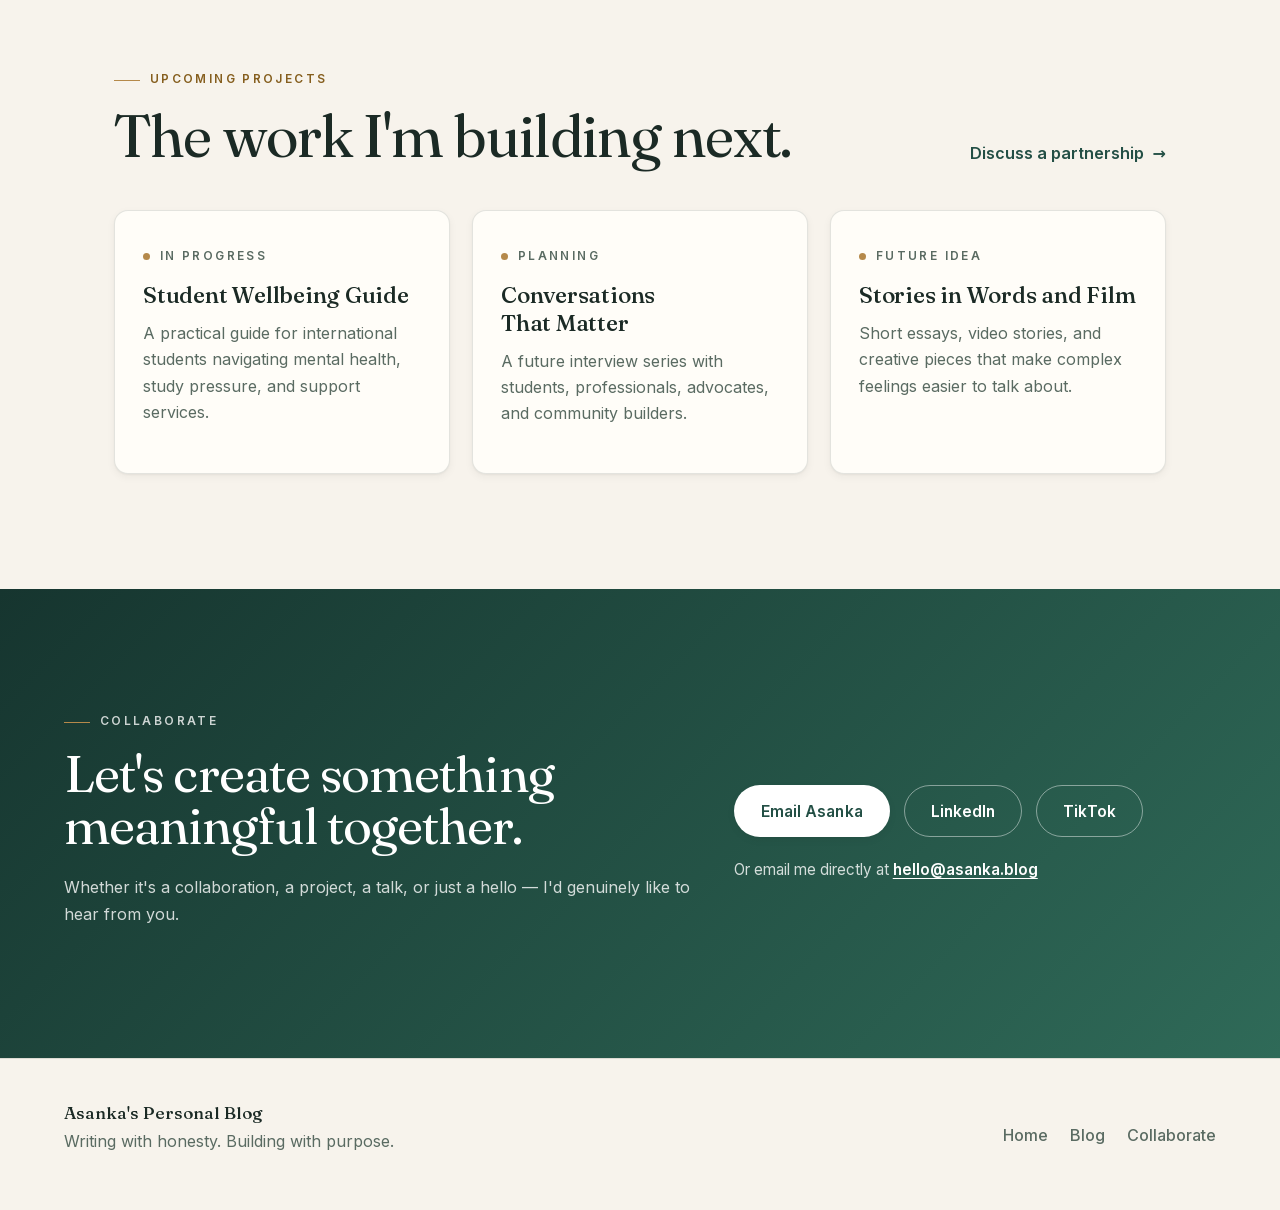
==== commit 37b14b40: "feat(blog): add "Why male international students don't ask for help" post New long-form student-life" ====
--- a/index.html
+++ b/index.html
@@ -243,6 +243,14 @@
           <a class="text-link" href="blog.html">View all posts</a>
         </div>
         <div class="topic-grid">
+          <a class="topic-card reveal" href="why-male-international-students-dont-ask-for-help.html">
+            <picture>
+              <source type="image/webp" srcset="assets/why-male-international-students-dont-ask-for-help.webp">
+              <img src="assets/why-male-international-students-dont-ask-for-help.jpg" width="1672" height="941" alt="A young male international student leaning against a dented red car at a Deer Park roundabout at dusk, phone in hand" loading="lazy">
+            </picture>
+            <span>Why Male International Students Don't Ask for Help</span>
+            <p>62% of international students who hit a problem never ask for help. What a roundabout in Deer Park taught me about silence.</p>
+          </a>
           <a class="topic-card reveal" href="ai-became-the-first-person-people-tell.html">
             <picture>
               <source type="image/webp" srcset="assets/ai-became-the-first-person-people-tell.webp">
@@ -258,14 +266,6 @@
             </picture>
             <span>5 Things International Students Must Do in Australia</span>
             <p>SIM cards, safety, the 48-hour work rule and tax, OSHC, and your wellbeing — the practical first-days guide I wish I'd had.</p>
-          </a>
-          <a class="topic-card reveal" href="international-student-support-services-australia.html">
-            <picture>
-              <source type="image/webp" srcset="assets/international-student-support-services-australia.webp">
-              <img src="assets/international-student-support-services-australia.jpg" width="1600" height="900" alt="Organised list of student support services" loading="lazy">
-            </picture>
-            <span>The Support List Every Student Should Save</span>
-            <p>A curated directory of free, confidential help — crisis lines, mental health, money, legal advice, and OSHC, all in one place.</p>
           </a>
         </div>
       </section>
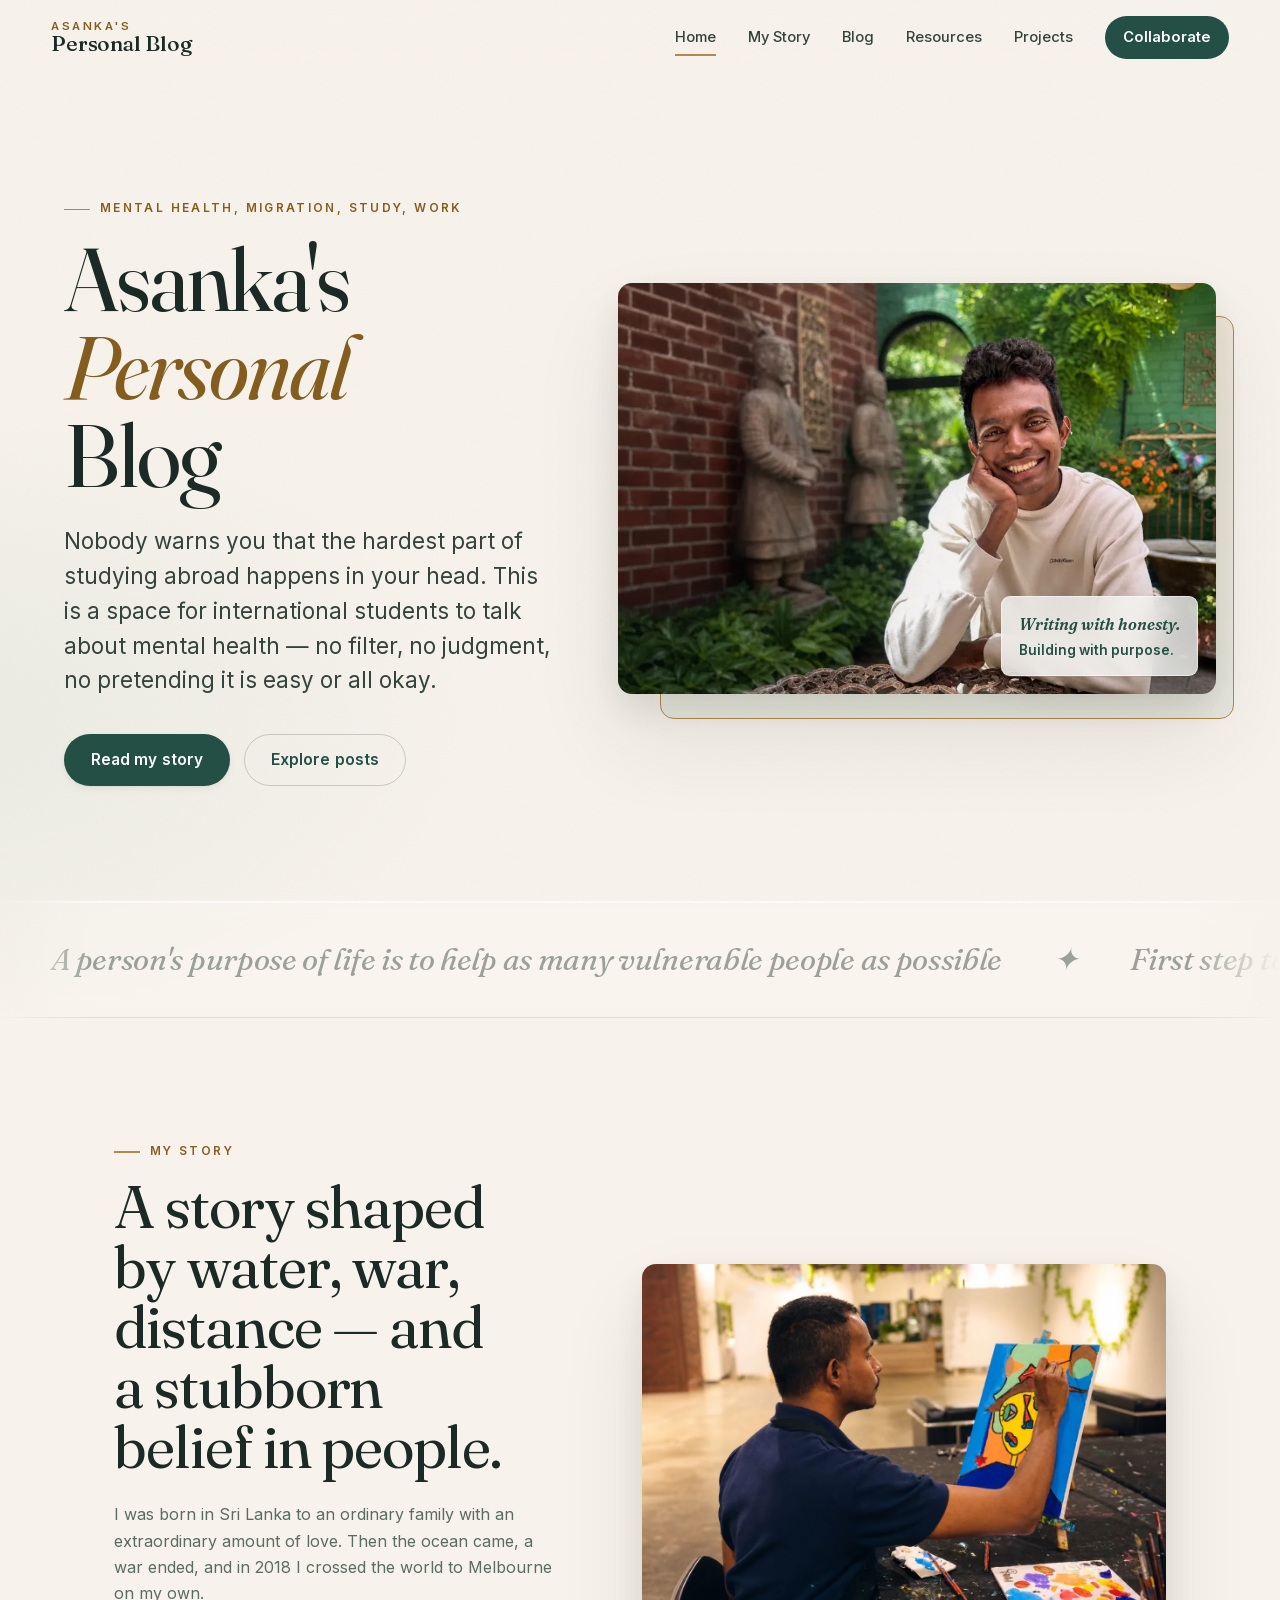
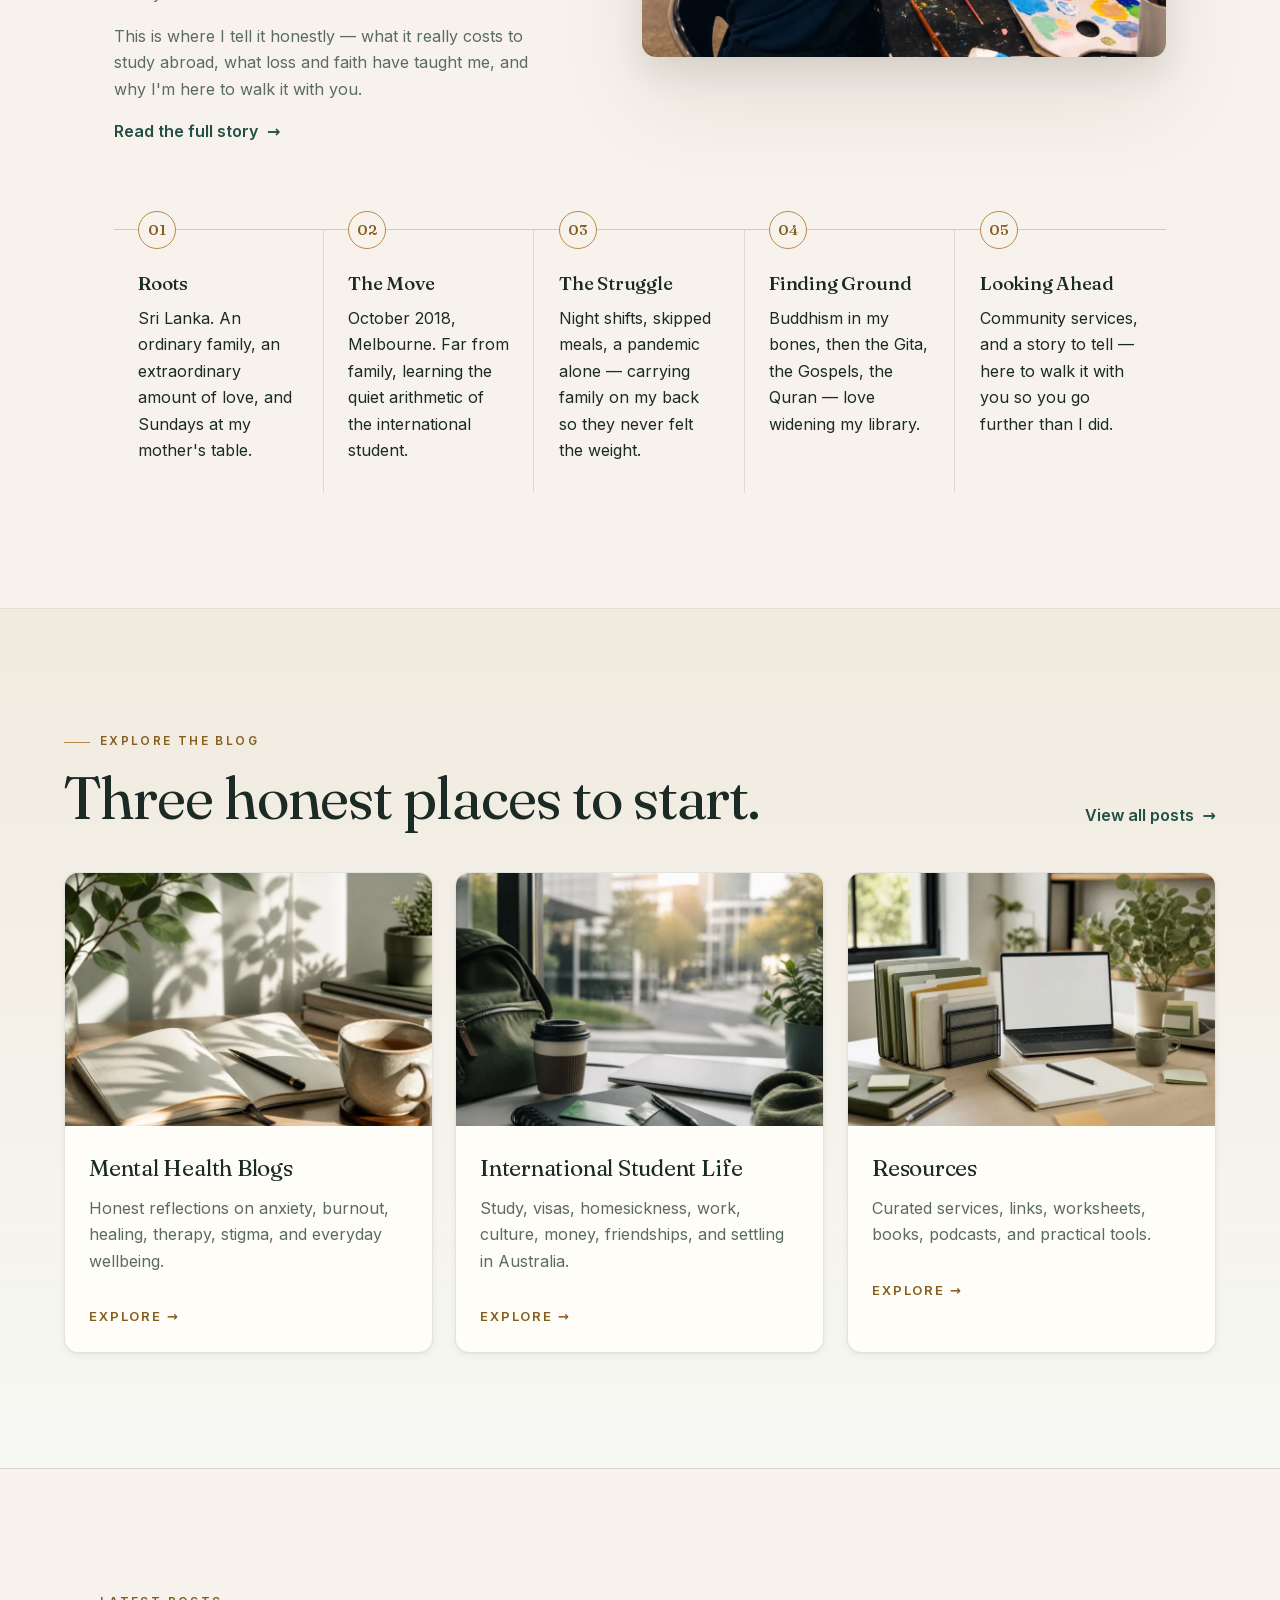
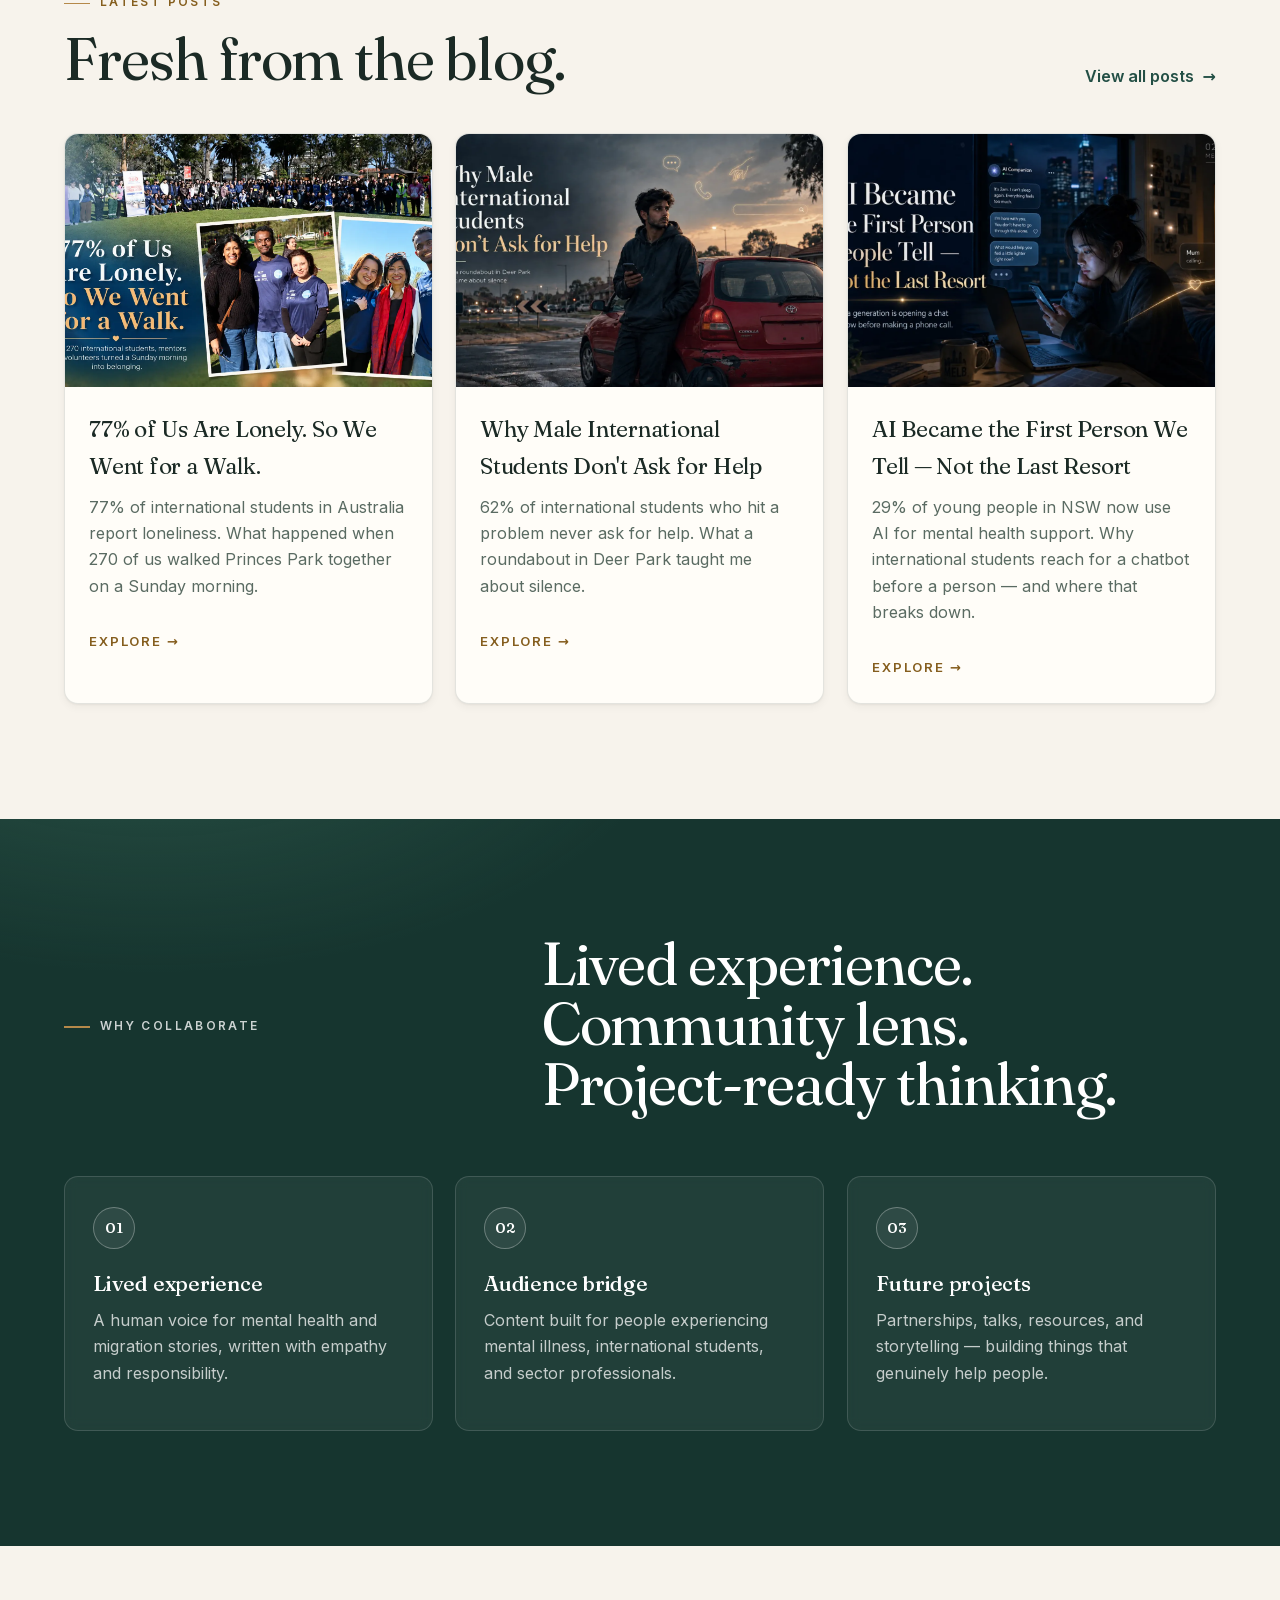
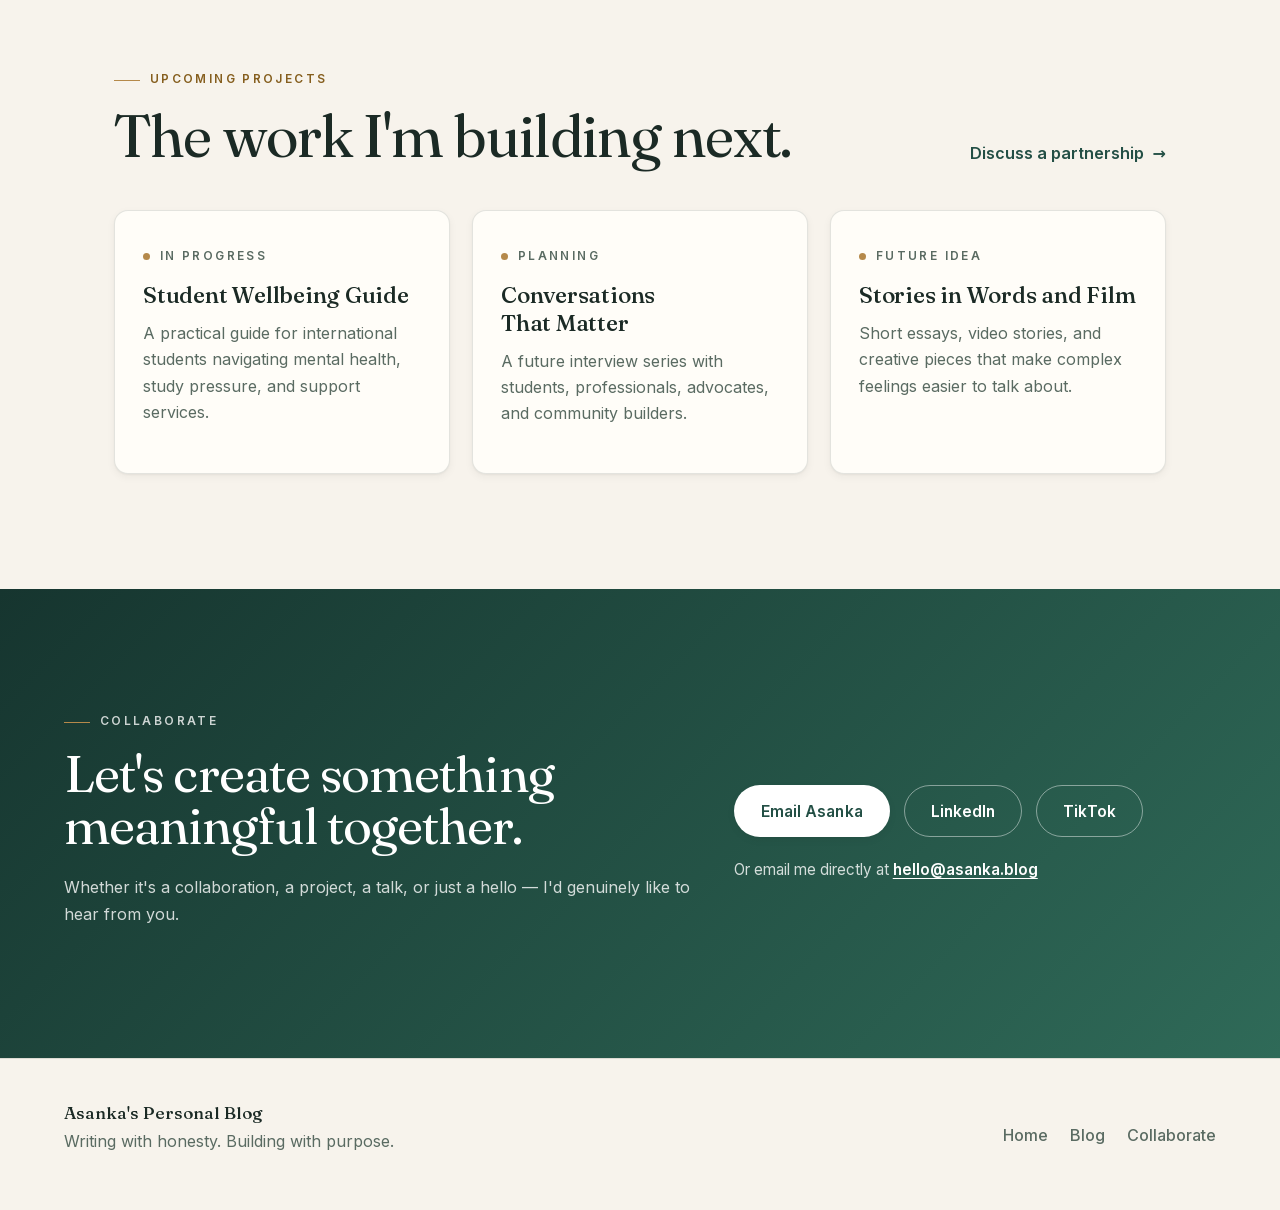
==== commit 6278e2c5: "Add post: 77% of us are lonely. So we went for a walk. Student life piece on the AusWISE Walkathon a" ====
--- a/index.html
+++ b/index.html
@@ -243,6 +243,14 @@
           <a class="text-link" href="blog.html">View all posts</a>
         </div>
         <div class="topic-grid">
+          <a class="topic-card reveal" href="international-student-loneliness-walkathon.html">
+            <picture>
+              <source type="image/webp" srcset="assets/international-student-loneliness-walkathon.webp">
+              <img src="assets/international-student-loneliness-walkathon.jpg" width="1672" height="941" alt="Hundreds of international students, mentors and volunteers gathered on the grass at Princes Park for the AusWISE Walkathon" loading="lazy">
+            </picture>
+            <span>77% of Us Are Lonely. So We Went for a Walk.</span>
+            <p>77% of international students in Australia report loneliness. What happened when 270 of us walked Princes Park together on a Sunday morning.</p>
+          </a>
           <a class="topic-card reveal" href="why-male-international-students-dont-ask-for-help.html">
             <picture>
               <source type="image/webp" srcset="assets/why-male-international-students-dont-ask-for-help.webp">
@@ -258,14 +266,6 @@
             </picture>
             <span>AI Became the First Person We Tell — Not the Last Resort</span>
             <p>29% of young people in NSW now use AI for mental health support. Why international students reach for a chatbot before a person — and where that breaks down.</p>
-          </a>
-          <a class="topic-card reveal" href="5-things-international-students-must-do-in-australia.html">
-            <picture>
-              <source type="image/webp" srcset="assets/international-students-arrive-australia.webp">
-              <img src="assets/international-students-arrive-australia.jpg" width="1600" height="900" alt="International students arriving in Australia" loading="lazy">
-            </picture>
-            <span>5 Things International Students Must Do in Australia</span>
-            <p>SIM cards, safety, the 48-hour work rule and tax, OSHC, and your wellbeing — the practical first-days guide I wish I'd had.</p>
           </a>
         </div>
       </section>
